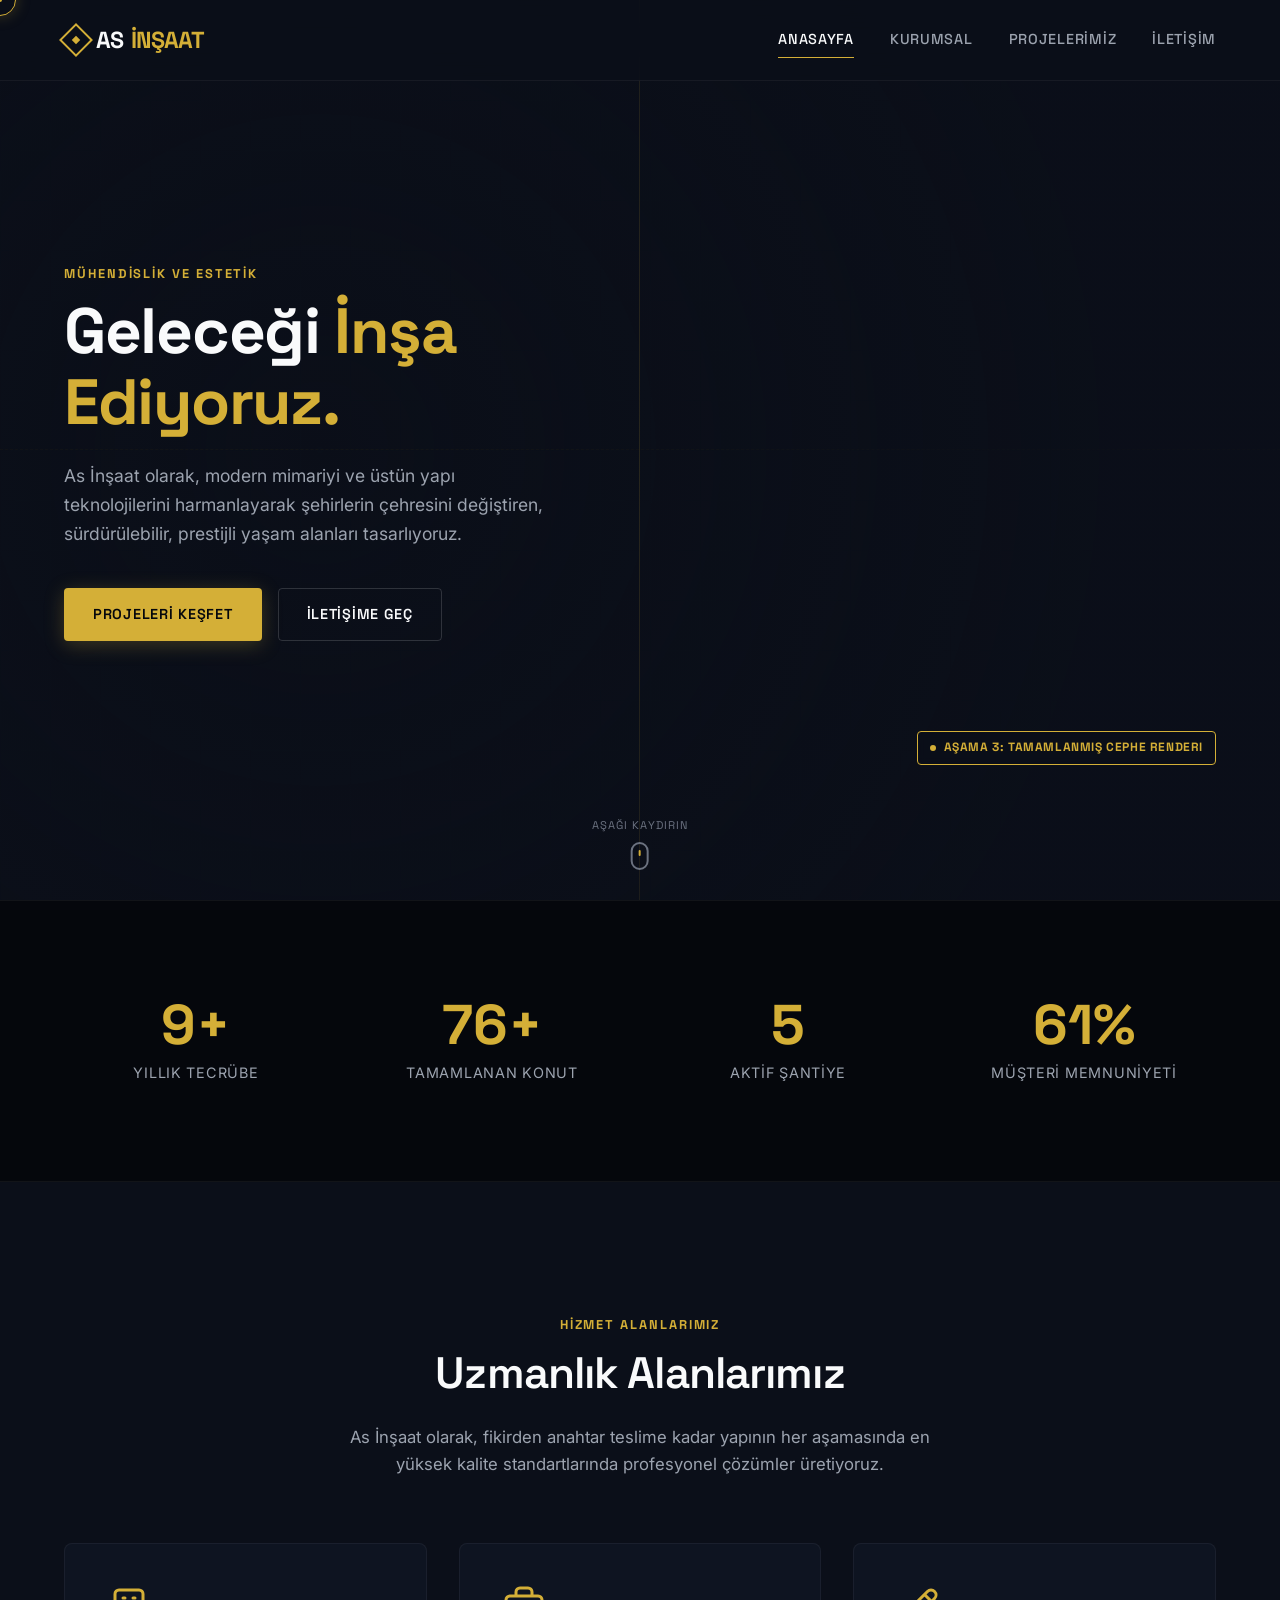
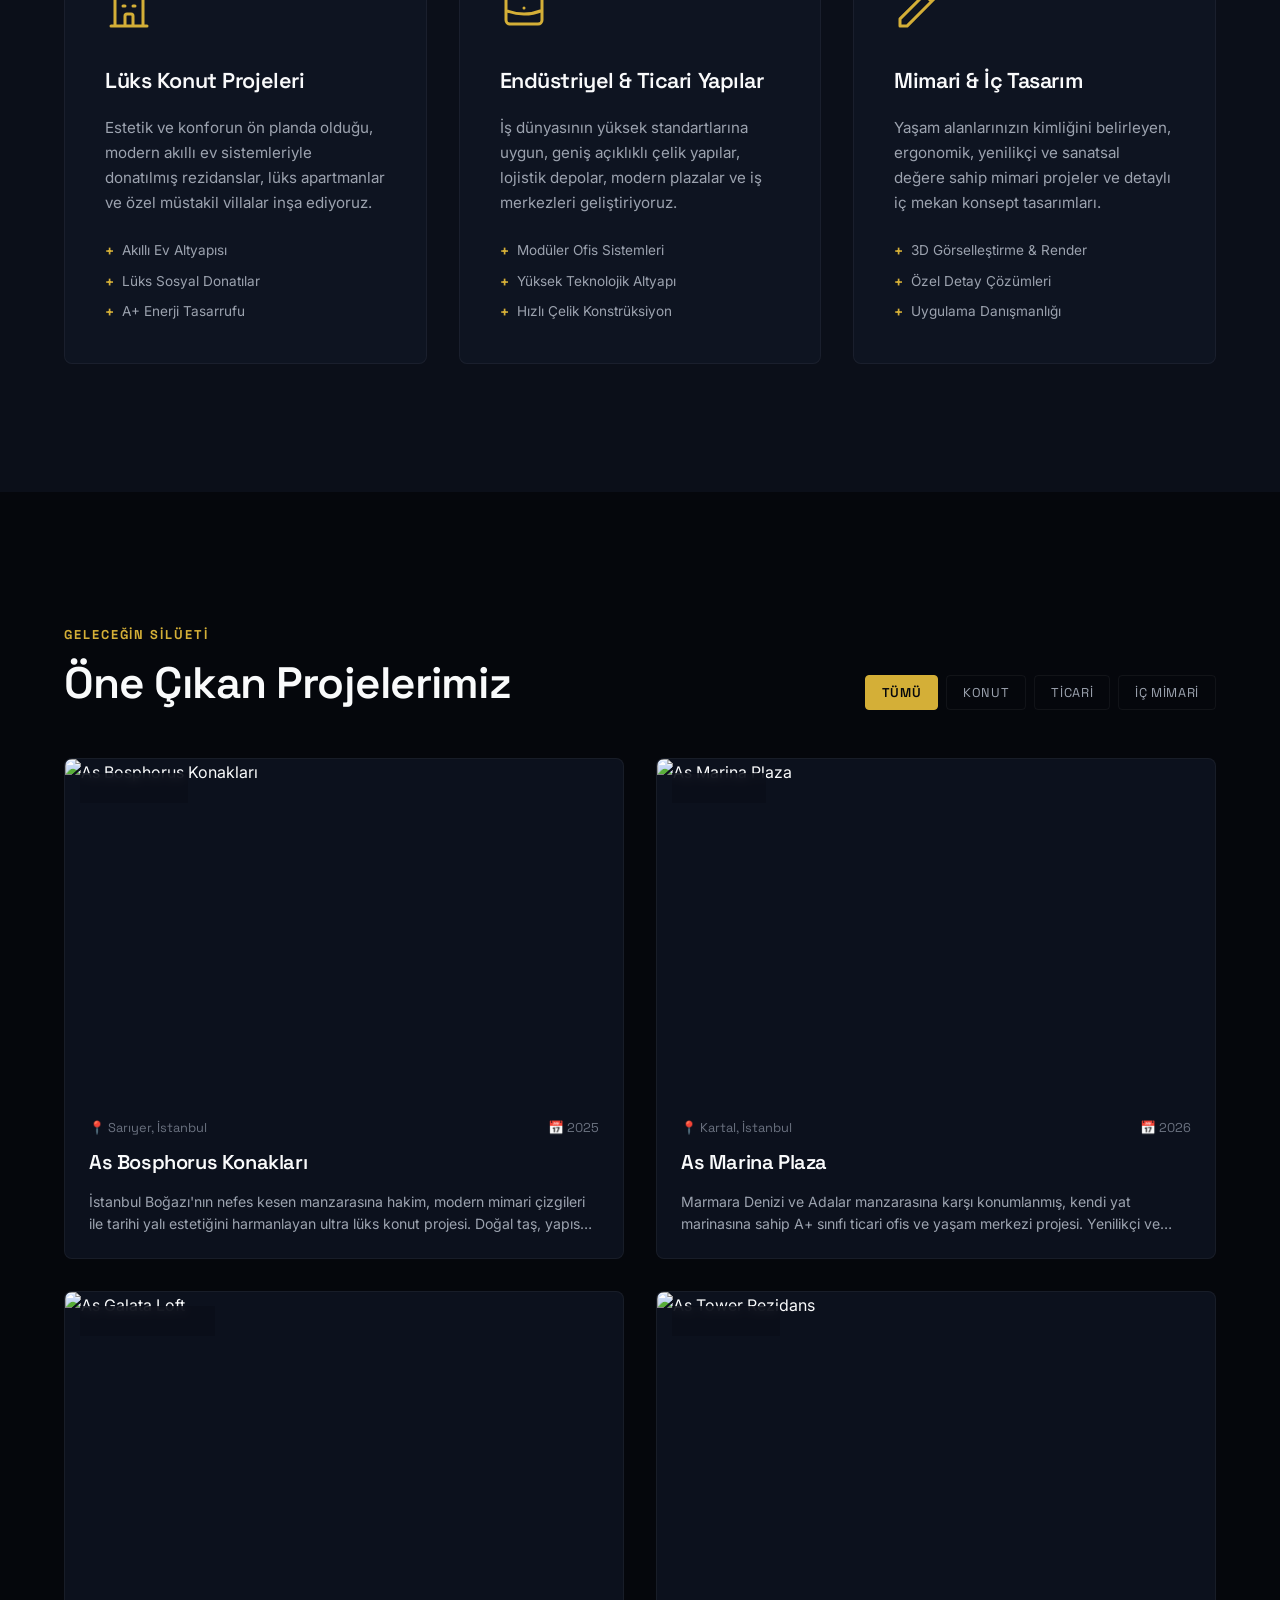
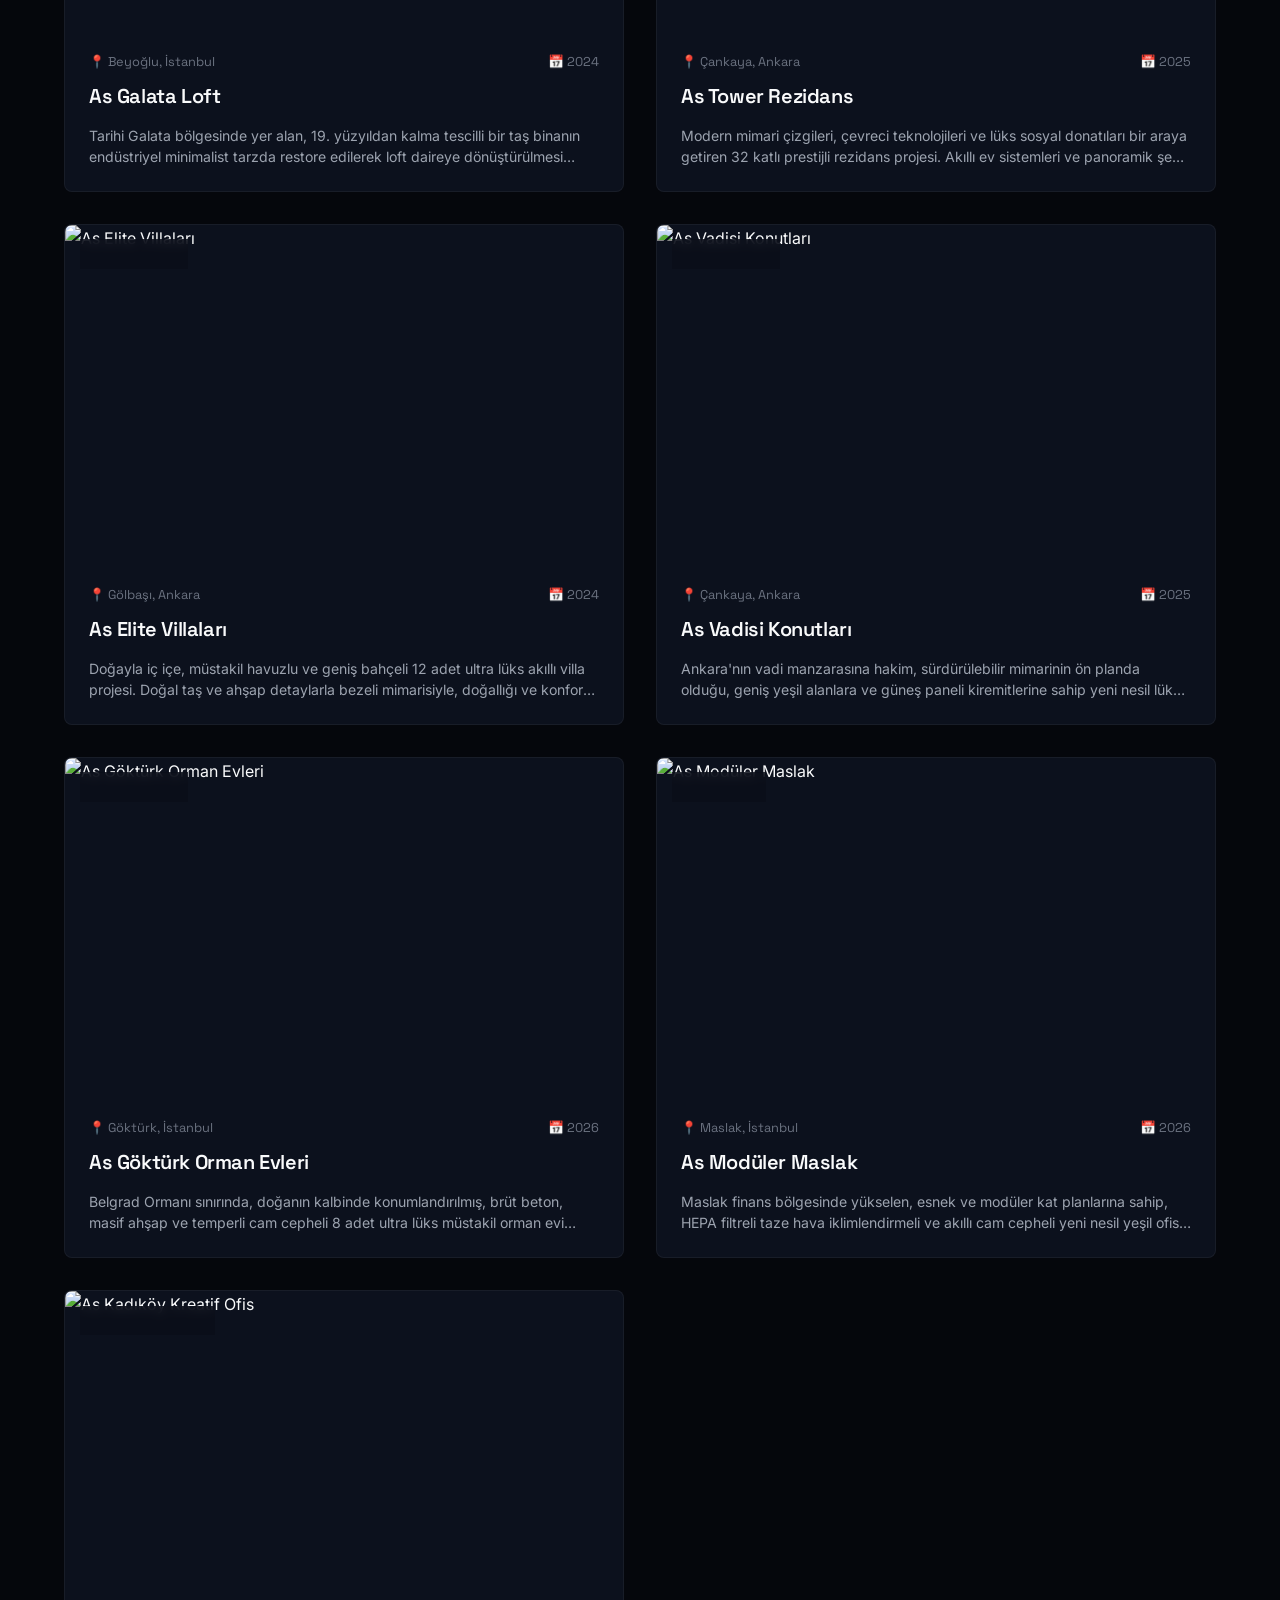
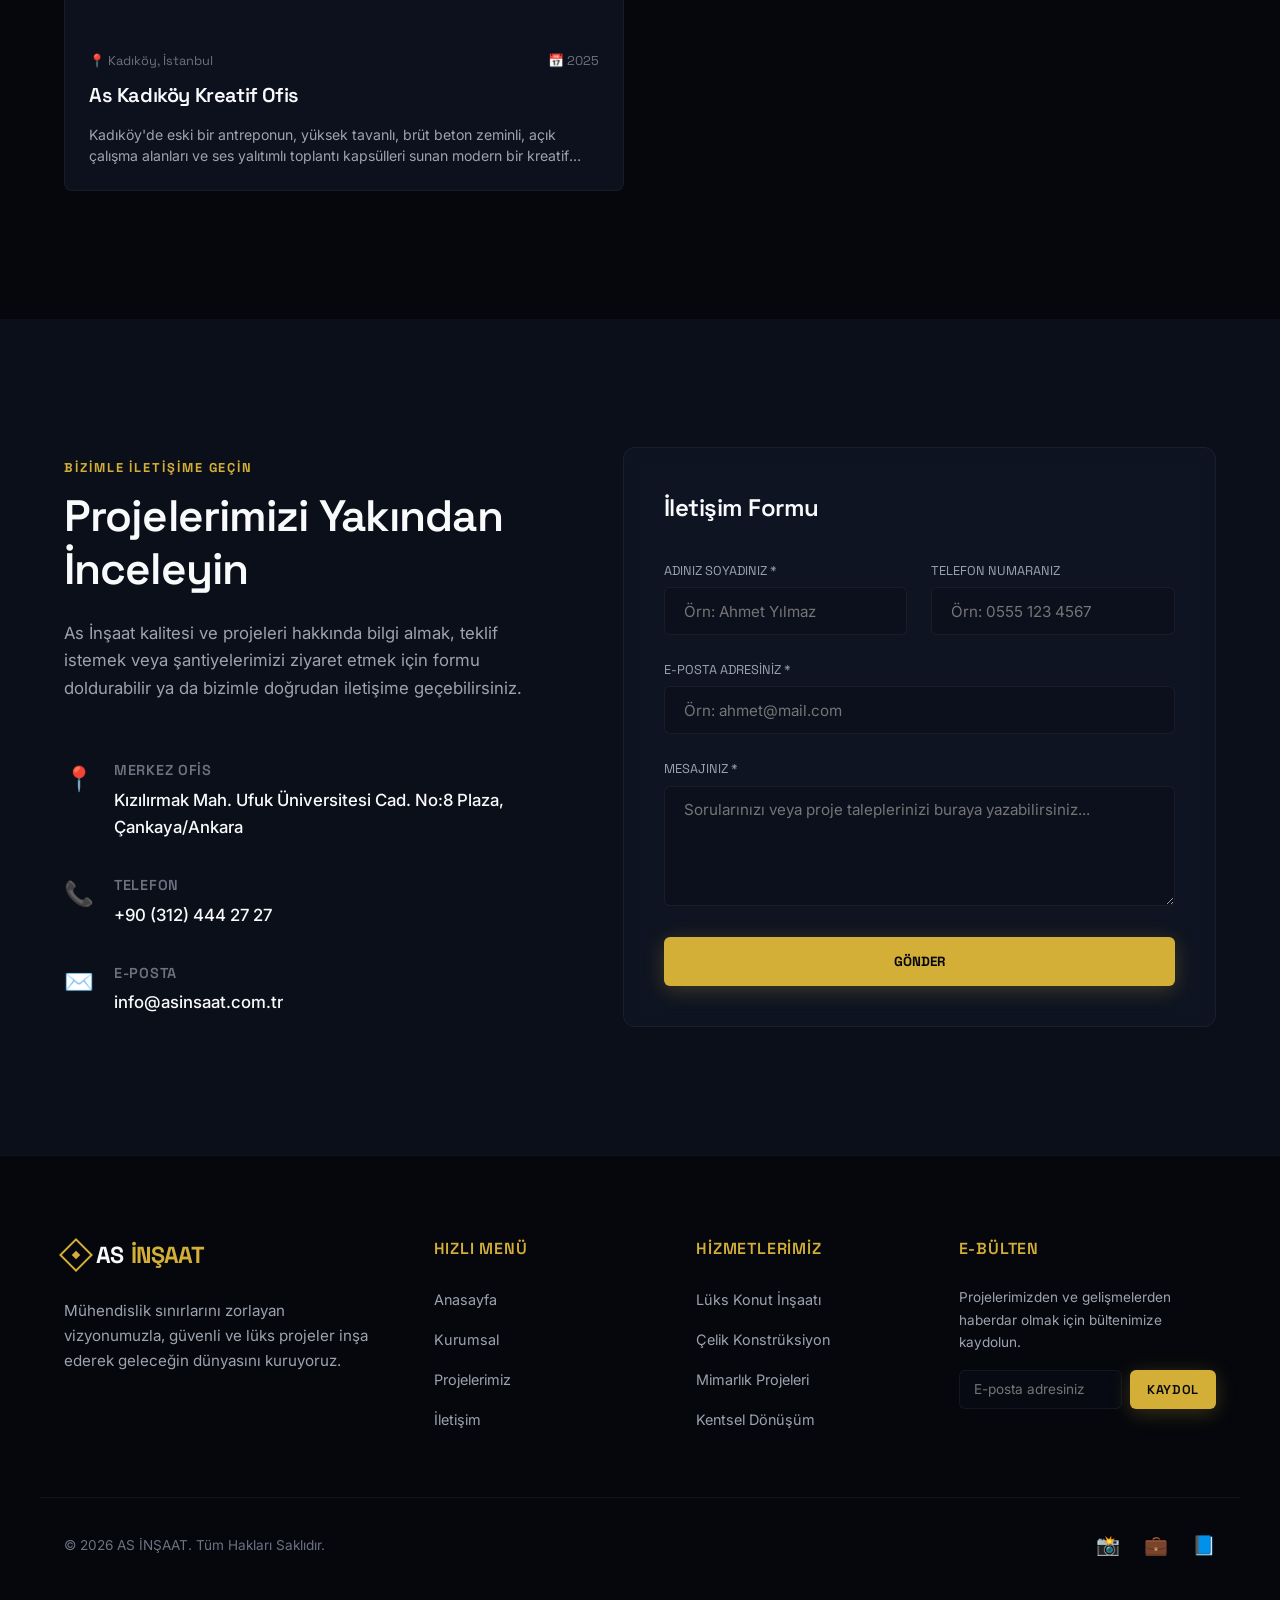
==== index.html @ c314948d "feat: implement full-screen cinematic split-peeling facade scroll animation" ====
<!DOCTYPE html>
<html lang="tr">
<head>
  <meta charset="utf-8">
  <meta name="viewport" content="width=device-width, initial-scale=1.0">
  <title>As İnşaat | Lüks Konut, Endüstriyel Yapı ve Mimari Tasarım</title>
  
  <!-- SEO Meta Tags -->
  <meta name="description" content="As İnşaat; yenilikçi mimari tasarımlar, lüks konut projeleri, akıllı rezidanslar ve dayanıklı ticari yapılar inşa eder. Geleceğin yapılarını mühendislik hassasiyetiyle tasarlıyoruz.">
  <meta name="keywords" content="inşaat firması, lüks konut projeleri, villa tasarımı, kentsel dönüşüm, mimarlık ofisi, akıllı binalar, ankara inşaat firmaları, as inşaat">
  <meta name="robots" content="index, follow">
  <meta name="author" content="As İnşaat">
  
  <!-- Favicon -->
  <link rel="icon" type="image/svg+xml" href="data:image/svg+xml,<svg xmlns=%22http://www.w3.org/2000/svg%22 viewBox=%220 0 100 100%22><rect x=%2225%22 y=%2225%22 width=%2250%22 height=%2250%22 fill=%22none%22 stroke=%22%23d4af37%22 stroke-width=%228%22 rotate=%2245%22/></svg>">

  <!-- Style Sheets -->
  <link rel="stylesheet" href="style.css">
</head>
<body>

  <!-- Custom Cursor -->
  <div class="custom-cursor" id="customCursor"></div>
  <div class="custom-cursor-dot" id="customCursorDot"></div>

  <!-- Background Lines -->
  <div class="bg-grid-lines"></div>

  <!-- Glass Header -->
  <header class="glass-header">
    <div class="container nav-container">
      <a href="index.html" class="logo">
        <span class="logo-icon"></span>
        AS<span>İNŞAAT</span>
      </a>
      
      <nav class="nav-menu">
        <a href="index.html" class="nav-item active">Anasayfa</a>
        <a href="about.html" class="nav-item">Kurumsal</a>
        <a href="projects.html" class="nav-item">Projelerimiz</a>
        <a href="contact.html" class="nav-item">İletişim</a>
      </nav>

      <button class="hamburger" id="hamburger" aria-label="Menü">
        <span></span>
        <span></span>
        <span></span>
      </button>
    </div>
  </header>

  <!-- Mobile Menu -->
  <div class="mobile-nav" id="mobileNav">
    <a href="index.html" class="nav-item active">Anasayfa</a>
    <a href="about.html" class="nav-item">Kurumsal</a>
    <a href="projects.html" class="nav-item">Projelerimiz</a>
    <a href="contact.html" class="nav-item">İletişim</a>
  </div>

  <main>
    <!-- Hero Section with Full-Page Peeling Facade Animation -->
    <section class="hero-section">
      <!-- Full-Page Background Stack -->
      <div class="hero-bg-wrapper">
        <!-- Layer 1: Blueprint (Base) -->
        <div class="hero-bg-layer layer-blueprint-bg">
          <div class="blueprint-overlay-grid"></div>
        </div>
        
        <!-- Layer 2: Structure (Middle - Splits Top/Bottom) -->
        <div class="hero-bg-layer layer-structure-bg">
          <div class="structure-half structure-top"></div>
          <div class="structure-half structure-bottom"></div>
        </div>
        
        <!-- Layer 3: Completed Facade (Top - Splits Left/Right) -->
        <div class="hero-bg-layer layer-facade-bg">
          <div class="facade-half facade-left"></div>
          <div class="facade-half facade-right"></div>
        </div>
        
        <!-- Dark vignette overlay for readability -->
        <div class="hero-vignette"></div>
      </div>

      <!-- Technical Annotations -->
      <div class="tech-label label-facade-screen" style="z-index: 45;">AŞAMA 3: TAMAMLANMIŞ CEPHE RENDERI</div>
      <div class="tech-label label-structure-screen" style="z-index: 45;">AŞAMA 2: ÇELİK & BETONARME KARKAS</div>
      <div class="tech-label label-blueprint-screen" style="z-index: 45;">AŞAMA 1: STATİK PROJELENDİRME</div>

      <!-- Main Content -->
      <div class="container hero-content-overlay">
        <div class="hero-content" style="max-width: 580px;">
          <span class="section-badge">Mühendislik ve Estetik</span>
          <h1 class="hero-title">
            Geleceği <span style="display:inline;">İnşa Ediyoruz.</span>
          </h1>
          <p class="hero-description">
            As İnşaat olarak, modern mimariyi ve üstün yapı teknolojilerini harmanlayarak şehirlerin çehresini değiştiren, sürdürülebilir, prestijli yaşam alanları tasarlıyoruz.
          </p>
          <div class="hero-actions">
            <a href="projects.html" class="btn btn-primary">Projeleri Keşfet</a>
            <a href="contact.html" class="btn btn-secondary">İletişime Geç</a>
          </div>
        </div>
      </div>

      <!-- Mouse Scroll indicator -->
      <div class="scroll-indicator" style="z-index: 45;">
        <span>AŞAĞI KAYDIRIN</span>
        <div class="scroll-mouse"></div>
      </div>
    </section>

    <!-- Highlights Counters Section -->
    <section class="highlights-section">
      <div class="container stats-grid">
        <div class="stat-card">
          <div class="stat-number" data-target="15" data-suffix="+">0</div>
          <div class="stat-title">Yıllık Tecrübe</div>
        </div>
        <div class="stat-card">
          <div class="stat-number" data-target="120" data-suffix="+">0</div>
          <div class="stat-title">Tamamlanan Konut</div>
        </div>
        <div class="stat-card">
          <div class="stat-number" data-target="8" data-suffix="">0</div>
          <div class="stat-title">Aktif Şantiye</div>
        </div>
        <div class="stat-card">
          <div class="stat-number" data-target="100" data-suffix="%">0</div>
          <div class="stat-title">Müşteri Memnuniyeti</div>
        </div>
      </div>
    </section>

    <!-- Services Section -->
    <section class="services-section">
      <div class="container">
        <div style="text-align: center;">
          <span class="section-badge">Hizmet Alanlarımız</span>
          <h2 class="section-title">Uzmanlık Alanlarımız</h2>
          <p class="section-desc" style="margin: 0 auto 4rem auto;">As İnşaat olarak, fikirden anahtar teslime kadar yapının her aşamasında en yüksek kalite standartlarında profesyonel çözümler üretiyoruz.</p>
        </div>

        <div class="grid grid-3">
          <!-- Service 1 -->
          <article class="service-card">
            <div class="service-icon">
              <!-- Inline SVG Architecture icon -->
              <svg fill="none" stroke="currentColor" viewBox="0 0 24 24" xmlns="http://www.w3.org/2000/svg">
                <path stroke-linecap="round" stroke-linejoin="round" stroke-width="1.5" d="M19 21V5a2 2 0 00-2-2H7a2 2 0 00-2 2v16m14 0h2m-2 0h-5m-9 0H3m2 0h5M9 7h1m-1 4h1m4-4h1m-1 4h1m-5 10v-5a1 1 0 011-1h2a1 1 0 011 1v5m-4 0h4"></path>
              </svg>
            </div>
            <h3 class="service-title">Lüks Konut Projeleri</h3>
            <p class="service-text">Estetik ve konforun ön planda olduğu, modern akıllı ev sistemleriyle donatılmış rezidanslar, lüks apartmanlar ve özel müstakil villalar inşa ediyoruz.</p>
            <ul class="service-list">
              <li class="service-list-item">Akıllı Ev Altyapısı</li>
              <li class="service-list-item">Lüks Sosyal Donatılar</li>
              <li class="service-list-item">A+ Enerji Tasarrufu</li>
            </ul>
          </article>

          <!-- Service 2 -->
          <article class="service-card">
            <div class="service-icon">
              <!-- Inline SVG Industry icon -->
              <svg fill="none" stroke="currentColor" viewBox="0 0 24 24" xmlns="http://www.w3.org/2000/svg">
                <path stroke-linecap="round" stroke-linejoin="round" stroke-width="1.5" d="M21 13.255A23.931 23.931 0 0112 15c-3.183 0-6.22-.62-9-1.745M16 6V4a2 2 0 00-2-2h-4a2 2 0 00-2 2v2m4 6h.01M5 20h14a2 2 0 002-2V8a2 2 0 00-2-2H5a2 2 0 00-2 2v10a2 2 0 002 2z"></path>
              </svg>
            </div>
            <h3 class="service-title">Endüstriyel & Ticari Yapılar</h3>
            <p class="service-text">İş dünyasının yüksek standartlarına uygun, geniş açıklıklı çelik yapılar, lojistik depolar, modern plazalar ve iş merkezleri geliştiriyoruz.</p>
            <ul class="service-list">
              <li class="service-list-item">Modüler Ofis Sistemleri</li>
              <li class="service-list-item">Yüksek Teknolojik Altyapı</li>
              <li class="service-list-item">Hızlı Çelik Konstrüksiyon</li>
            </ul>
          </article>

          <!-- Service 3 -->
          <article class="service-card">
            <div class="service-icon">
              <!-- Inline SVG Design icon -->
              <svg fill="none" stroke="currentColor" viewBox="0 0 24 24" xmlns="http://www.w3.org/2000/svg">
                <path stroke-linecap="round" stroke-linejoin="round" stroke-width="1.5" d="M15.232 5.232l3.536 3.536m-2.036-5.036a2.5 2.5 0 113.536 3.536L6.5 21.036H3v-3.572L16.732 3.732z"></path>
              </svg>
            </div>
            <h3 class="service-title">Mimari & İç Tasarım</h3>
            <p class="service-text">Yaşam alanlarınızın kimliğini belirleyen, ergonomik, yenilikçi ve sanatsal değere sahip mimari projeler ve detaylı iç mekan konsept tasarımları.</p>
            <ul class="service-list">
              <li class="service-list-item">3D Görselleştirme & Render</li>
              <li class="service-list-item">Özel Detay Çözümleri</li>
              <li class="service-list-item">Uygulama Danışmanlığı</li>
            </ul>
          </article>
        </div>
      </div>
    </section>

    <!-- Featured Projects Section -->
    <section class="featured-section">
      <div class="container">
        <div class="project-header-row">
          <div>
            <span class="section-badge">Geleceğin Silüeti</span>
            <h2 class="section-title" style="margin-bottom: 0;">Öne Çıkan Projelerimiz</h2>
          </div>
          
          <div class="project-filters">
            <button class="filter-btn active" data-filter="all">TÜMÜ</button>
            <button class="filter-btn" data-filter="residential">KONUT</button>
            <button class="filter-btn" data-filter="commercial">TİCARİ</button>
            <button class="filter-btn" data-filter="interior">İÇ MİMARİ</button>
          </div>
        </div>

        <!-- Project Grid loaded dynamically -->
        <div class="projects-grid" id="projectsGrid"></div>
      </div>
    </section>

    <!-- Contact Section -->
    <section class="contact-section">
      <div class="container contact-layout">
        <div class="contact-info-block">
          <span class="section-badge">Bizimle İletişime Geçin</span>
          <h2 class="section-title">Projelerimizi Yakından İnceleyin</h2>
          <p class="section-desc" style="margin-bottom: 1.5rem;">As İnşaat kalitesi ve projeleri hakkında bilgi almak, teklif istemek veya şantiyelerimizi ziyaret etmek için formu doldurabilir ya da bizimle doğrudan iletişime geçebilirsiniz.</p>
          
          <ul class="contact-details-list">
            <li class="contact-detail-item">
              <span class="contact-icon">📍</span>
              <div class="contact-text">
                <h4>Merkez Ofis</h4>
                <p>Kızılırmak Mah. Ufuk Üniversitesi Cad. No:8 Plaza, Çankaya/Ankara</p>
              </div>
            </li>
            <li class="contact-detail-item">
              <span class="contact-icon">📞</span>
              <div class="contact-text">
                <h4>Telefon</h4>
                <p>+90 (312) 444 27 27</p>
              </div>
            </li>
            <li class="contact-detail-item">
              <span class="contact-icon">✉️</span>
              <div class="contact-text">
                <h4>E-Posta</h4>
                <p>info@asinsaat.com.tr</p>
              </div>
            </li>
          </ul>
        </div>

        <!-- Contact Form -->
        <div class="contact-form">
          <h3 class="form-title">İletişim Formu</h3>
          <form id="contactForm">
            <div class="form-row">
              <div class="form-group">
                <label class="form-label">Adınız Soyadınız *</label>
                <input type="text" class="form-input" id="formName" placeholder="Örn: Ahmet Yılmaz" required>
              </div>
              <div class="form-group">
                <label class="form-label">Telefon Numaranız</label>
                <input type="tel" class="form-input" id="formPhone" placeholder="Örn: 0555 123 4567">
              </div>
            </div>
            <div class="form-group">
              <label class="form-label">E-Posta Adresiniz *</label>
              <input type="email" class="form-input" id="formEmail" placeholder="Örn: ahmet@mail.com" required>
            </div>
            <div class="form-group">
              <label class="form-label">Mesajınız *</label>
              <textarea class="form-textarea" id="formMessage" placeholder="Sorularınızı veya proje taleplerinizi buraya yazabilirsiniz..." required></textarea>
            </div>
            <button type="submit" class="form-submit-btn">Gönder</button>
            <div class="form-status" id="formStatus"></div>
          </form>
        </div>
      </div>
    </section>
  </main>

  <!-- Footer -->
  <footer>
    <div class="container footer-grid">
      <div class="footer-brand">
        <a href="index.html" class="logo">
          <span class="logo-icon"></span>
          AS<span>İNŞAAT</span>
        </a>
        <p>Mühendislik sınırlarını zorlayan vizyonumuzla, güvenli ve lüks projeler inşa ederek geleceğin dünyasını kuruyoruz.</p>
      </div>
      
      <div>
        <h4 class="footer-title">Hızlı Menü</h4>
        <ul class="footer-links">
          <li><a href="index.html" class="footer-link">Anasayfa</a></li>
          <li><a href="about.html" class="footer-link">Kurumsal</a></li>
          <li><a href="projects.html" class="footer-link">Projelerimiz</a></li>
          <li><a href="contact.html" class="footer-link">İletişim</a></li>
        </ul>
      </div>

      <div>
        <h4 class="footer-title">Hizmetlerimiz</h4>
        <ul class="footer-links">
          <li><a href="index.html#hizmetler" class="footer-link">Lüks Konut İnşaatı</a></li>
          <li><a href="index.html#hizmetler" class="footer-link">Çelik Konstrüksiyon</a></li>
          <li><a href="index.html#hizmetler" class="footer-link">Mimarlık Projeleri</a></li>
          <li><a href="index.html#hizmetler" class="footer-link">Kentsel Dönüşüm</a></li>
        </ul>
      </div>

      <div>
        <h4 class="footer-title">E-Bülten</h4>
        <p style="color: var(--text-muted); font-size: 0.85rem; margin-bottom: 1rem;">Projelerimizden ve gelişmelerden haberdar olmak için bültenimize kaydolun.</p>
        <div style="display: flex; gap: 8px;">
          <input type="email" class="form-input" placeholder="E-posta adresiniz" style="padding: 10px 14px; font-size: 0.85rem;">
          <button class="btn btn-primary" style="padding: 10px 16px; font-size: 0.8rem; border-radius: 6px;">KAYDOL</button>
        </div>
      </div>
    </div>

    <div class="container footer-bottom">
      <div class="copyright">&copy; 2026 AS İNŞAAT. Tüm Hakları Saklıdır.</div>
      <div class="footer-socials">
        <a href="#" class="social-icon" aria-label="Instagram">📸</a>
        <a href="#" class="social-icon" aria-label="LinkedIn">💼</a>
        <a href="#" class="social-icon" aria-label="Facebook">📘</a>
      </div>
    </div>
  </footer>

  <!-- GSAP Core and ScrollTrigger from CDN -->
  <script src="https://cdnjs.cloudflare.com/ajax/libs/gsap/3.12.5/gsap.min.js"></script>
  <script src="https://cdnjs.cloudflare.com/ajax/libs/gsap/3.12.5/ScrollTrigger.min.js"></script>
  
  <!-- Project Database -->
  <script src="projects.js"></script>
  
  <!-- Main Script -->
  <script src="script.js"></script>
</body>
</html>
---- style.css ----
/* As İnşaat - Premium Kurumsal Mimarlık & İnşaat Tasarım Sistemi */

@import url('https://fonts.googleapis.com/css2?family=Inter:wght@300;400;500;600;700&family=Space+Grotesk:wght@300;400;500;600;700&display=swap');

:root {
  --bg-dark: #0b0f19;
  --bg-darker: #05070c;
  --bg-card: rgba(17, 24, 39, 0.65);
  --bg-card-hover: rgba(31, 41, 55, 0.8);
  
  --primary: #d4af37; /* Metalik Altın / Pirinç */
  --primary-glow: rgba(212, 175, 55, 0.25);
  --primary-dim: #b5922a;
  
  --text-main: #f9fafb;
  --text-muted: #9ca3af;
  --text-dim: #6b7280;
  
  --border: rgba(255, 255, 255, 0.05);
  --border-hover: rgba(212, 175, 55, 0.3);
  
  --font-heading: 'Space Grotesk', sans-serif;
  --font-body: 'Inter', sans-serif;
  
  --ease-custom: cubic-bezier(0.16, 1, 0.3, 1);
}

/* Reset & Base Styles */
*, *::before, *::after {
  box-sizing: border-box;
  margin: 0;
  padding: 0;
}

html {
  scroll-behavior: smooth;
  background-color: var(--bg-dark);
  font-size: 16px;
}

body {
  background-color: var(--bg-dark);
  color: var(--text-main);
  font-family: var(--font-body);
  overflow-x: hidden;
  line-height: 1.65;
  -webkit-font-smoothing: antialiased;
}

/* Scrollbar */
::-webkit-scrollbar {
  width: 6px;
}
::-webkit-scrollbar-track {
  background: var(--bg-darker);
}
::-webkit-scrollbar-thumb {
  background: rgba(255, 255, 255, 0.08);
  border-radius: 3px;
}
::-webkit-scrollbar-thumb:hover {
  background: var(--primary);
}

/* Layout Utilities */
.container {
  max-width: 1200px;
  margin: 0 auto;
  padding: 0 1.5rem;
  position: relative;
  z-index: 10;
}

/* Custom Cursor */
.custom-cursor {
  position: fixed;
  width: 32px;
  height: 32px;
  border: 1px solid var(--primary);
  border-radius: 50%;
  pointer-events: none;
  transform: translate(-50%, -50%);
  z-index: 99999;
  transition: width 0.3s var(--ease-custom), height 0.3s var(--ease-custom), background-color 0.3s;
  box-shadow: 0 0 15px var(--primary-glow);
}
.custom-cursor-dot {
  position: fixed;
  width: 4px;
  height: 4px;
  background-color: var(--primary);
  border-radius: 50%;
  pointer-events: none;
  transform: translate(-50%, -50%);
  z-index: 100000;
}
.custom-cursor.grow {
  width: 50px;
  height: 50px;
  background-color: rgba(212, 175, 55, 0.05);
  border-color: var(--primary);
}
@media (hover: none) {
  .custom-cursor, .custom-cursor-dot { display: none !important; }
}

/* Grid System */
.grid {
  display: grid;
  gap: 2rem;
}
.grid-2 { grid-template-columns: 1fr; }
.grid-3 { grid-template-columns: 1fr; }
.grid-4 { grid-template-columns: 1fr; }

@media (min-width: 768px) {
  .grid-2 { grid-template-columns: repeat(2, 1fr); }
  .grid-3 { grid-template-columns: repeat(2, 1fr); }
  .grid-4 { grid-template-columns: repeat(2, 1fr); }
}
@media (min-width: 1024px) {
  .grid-3 { grid-template-columns: repeat(3, 1fr); }
  .grid-4 { grid-template-columns: repeat(4, 1fr); }
}

/* Typography & Headings */
h1, h2, h3, h4, h5, h6 {
  font-family: var(--font-heading);
  font-weight: 600;
  letter-spacing: -0.02em;
  color: var(--text-main);
}

.section-badge {
  font-family: var(--font-heading);
  font-size: 0.8rem;
  text-transform: uppercase;
  color: var(--primary);
  letter-spacing: 0.15em;
  font-weight: 700;
  display: inline-block;
  margin-bottom: 0.75rem;
}

.section-title {
  font-size: 2.25rem;
  line-height: 1.2;
  margin-bottom: 1.5rem;
}
@media (min-width: 768px) {
  .section-title { font-size: 2.75rem; }
}

.section-desc {
  color: var(--text-muted);
  max-width: 600px;
  margin-bottom: 3rem;
  font-size: 1.05rem;
}

/* Buttons */
.btn {
  display: inline-flex;
  align-items: center;
  justify-content: center;
  padding: 0.85rem 1.75rem;
  font-family: var(--font-heading);
  font-size: 0.9rem;
  font-weight: 600;
  text-transform: uppercase;
  letter-spacing: 0.05em;
  border-radius: 4px;
  cursor: pointer;
  text-decoration: none;
  transition: all 0.3s var(--ease-custom);
  border: 1px solid transparent;
  gap: 0.75rem;
}
.btn-primary {
  background: var(--primary);
  color: var(--bg-darker);
  box-shadow: 0 4px 20px var(--primary-glow);
}
.btn-primary:hover {
  background: var(--text-main);
  box-shadow: 0 8px 30px rgba(255, 255, 255, 0.1);
  transform: translateY(-2px);
}
.btn-secondary {
  background: transparent;
  color: var(--text-main);
  border-color: rgba(255, 255, 255, 0.15);
}
.btn-secondary:hover {
  background: rgba(255, 255, 255, 0.05);
  border-color: var(--primary);
  transform: translateY(-2px);
}

/* Glass Header & Navbar */
header.glass-header {
  position: fixed;
  top: 0;
  left: 0;
  width: 100%;
  z-index: 1000;
  background: rgba(11, 15, 25, 0.75);
  backdrop-filter: blur(16px);
  -webkit-backdrop-filter: blur(16px);
  border-bottom: 1px solid var(--border);
  transition: background 0.3s, padding 0.3s;
}
header.glass-header .nav-container {
  display: flex;
  justify-content: space-between;
  align-items: center;
  height: 80px;
}
.logo {
  font-family: var(--font-heading);
  font-size: 1.45rem;
  font-weight: 700;
  color: var(--text-main);
  text-decoration: none;
  letter-spacing: -1px;
  display: flex;
  align-items: center;
  gap: 8px;
}
.logo-icon {
  width: 24px;
  height: 24px;
  border: 2px solid var(--primary);
  transform: rotate(45deg);
  position: relative;
  display: inline-block;
}
.logo-icon::after {
  content: '';
  position: absolute;
  top: 50%;
  left: 50%;
  width: 6px;
  height: 6px;
  background-color: var(--primary);
  transform: translate(-50%, -50%);
}
.logo span {
  color: var(--primary);
}

.nav-menu {
  display: none;
  gap: 2.25rem;
  align-items: center;
}
@media (min-width: 768px) {
  .nav-menu { display: flex; }
}
.nav-item {
  color: var(--text-muted);
  text-decoration: none;
  font-weight: 500;
  font-size: 0.9rem;
  font-family: var(--font-heading);
  text-transform: uppercase;
  letter-spacing: 0.05em;
  transition: color 0.3s;
  position: relative;
  padding: 6px 0;
}
.nav-item::after {
  content: '';
  position: absolute;
  bottom: 0;
  left: 0;
  width: 0;
  height: 1px;
  background-color: var(--primary);
  transition: width 0.3s;
}
.nav-item:hover {
  color: var(--text-main);
}
.nav-item:hover::after, .nav-item.active::after {
  width: 100%;
}
.nav-item.active {
  color: var(--text-main);
}

/* Mobile Menu Hamburger */
.hamburger {
  display: flex;
  flex-direction: column;
  gap: 6px;
  background: transparent;
  border: none;
  cursor: pointer;
  padding: 5px;
  z-index: 1001;
}
@media (min-width: 768px) {
  .hamburger { display: none; }
}
.hamburger span {
  display: block;
  width: 24px;
  height: 2px;
  background-color: var(--text-main);
  transition: transform 0.3s, opacity 0.3s;
}
.hamburger.active span:nth-child(1) {
  transform: translateY(8px) rotate(45deg);
}
.hamburger.active span:nth-child(2) {
  opacity: 0;
}
.hamburger.active span:nth-child(3) {
  transform: translateY(-8px) rotate(-45deg);
}

/* Mobile Dropdown Nav */
.mobile-nav {
  position: fixed;
  top: 0;
  right: -100%;
  width: 300px;
  height: 100vh;
  background: #0e1422;
  border-left: 1px solid var(--border);
  padding: 100px 30px 30px 30px;
  display: flex;
  flex-direction: column;
  gap: 2rem;
  z-index: 999;
  transition: right 0.4s var(--ease-custom);
  box-shadow: -10px 0 30px rgba(0,0,0,0.5);
}
.mobile-nav.active {
  right: 0;
}
.mobile-nav .nav-item {
  font-size: 1.1rem;
}

/* Grid Background Layout */
.bg-grid-lines {
  position: fixed;
  top: 0;
  left: 0;
  width: 100vw;
  height: 100vh;
  background-image: 
    linear-gradient(rgba(255, 255, 255, 0.005) 1px, transparent 1px),
    linear-gradient(90deg, rgba(255, 255, 255, 0.005) 1px, transparent 1px);
  background-size: 80px 80px;
  pointer-events: none;
  z-index: 1;
}

/* Hero Section with Full-Page Peeling Facade Animation */
.hero-section {
  position: relative;
  height: 100vh;
  width: 100%;
  padding-top: 0;
  display: flex;
  align-items: center;
  overflow: hidden;
  z-index: 2;
}

.hero-bg-wrapper {
  position: absolute;
  top: 0;
  left: 0;
  width: 100%;
  height: 100%;
  z-index: 1;
}

.hero-bg-layer {
  position: absolute;
  top: 0;
  left: 0;
  width: 100%;
  height: 100%;
  background-size: cover;
  background-position: center;
  background-repeat: no-repeat;
}

/* Layer 1: Blueprint */
.layer-blueprint-bg {
  z-index: 10;
  background-image: url('https://images.unsplash.com/photo-1503387762-592dedb8267e?auto=format&fit=crop&w=2000&q=80');
  filter: brightness(0.2) contrast(1.2);
}
.blueprint-overlay-grid {
  position: absolute;
  top: 0;
  left: 0;
  width: 100%;
  height: 100%;
  background-image: 
    linear-gradient(rgba(0, 191, 255, 0.04) 1px, transparent 1px),
    linear-gradient(90deg, rgba(0, 191, 255, 0.04) 1px, transparent 1px);
  background-size: 50px 50px;
}

/* Layer 2: Structure (Splits Top/Bottom) */
.layer-structure-bg {
  z-index: 20;
  background: transparent !important;
}
.structure-half {
  position: absolute;
  left: 0;
  width: 100%;
  height: 50%;
  background-size: cover;
  background-repeat: no-repeat;
  overflow: hidden;
  transition: transform 0.1s ease-out;
  filter: brightness(0.35) contrast(1.1);
}
.structure-top {
  top: 0;
  background-image: url('https://images.unsplash.com/photo-1504307651254-35680f356dfd?auto=format&fit=crop&w=2000&q=80');
  background-position: center top;
  background-size: 100vw 100vh;
  border-bottom: 1px dashed rgba(212, 175, 55, 0.25);
}
.structure-bottom {
  bottom: 0;
  background-image: url('https://images.unsplash.com/photo-1504307651254-35680f356dfd?auto=format&fit=crop&w=2000&q=80');
  background-position: center bottom;
  background-size: 100vw 100vh;
}

/* Layer 3: Completed Facade (Splits Left/Right) */
.layer-facade-bg {
  z-index: 30;
  background: transparent !important;
}
.facade-half {
  position: absolute;
  top: 0;
  width: 50%;
  height: 100%;
  background-size: cover;
  background-repeat: no-repeat;
  overflow: hidden;
  transition: transform 0.1s ease-out;
}
.facade-left {
  left: 0;
  background-image: url('https://images.unsplash.com/photo-1486406146926-c627a92ad1ab?auto=format&fit=crop&w=2000&q=80');
  background-position: left center;
  background-size: 100vw 100vh;
  border-right: 1px solid rgba(212, 175, 55, 0.35);
}
.facade-right {
  right: 0;
  background-image: url('https://images.unsplash.com/photo-1486406146926-c627a92ad1ab?auto=format&fit=crop&w=2000&q=80');
  background-position: right center;
  background-size: 100vw 100vh;
}

/* Dark Vignette Overlay for perfect readability */
.hero-vignette {
  position: absolute;
  top: 0;
  left: 0;
  width: 100%;
  height: 100%;
  background: radial-gradient(circle at 25% 50%, rgba(11, 15, 25, 0.4) 0%, rgba(11, 15, 25, 0.88) 75%);
  z-index: 35;
  pointer-events: none;
}

.hero-content-overlay {
  position: relative;
  z-index: 40;
  width: 100%;
}

.hero-layout {
  display: flex;
  align-items: center;
  width: 100%;
}

.hero-content {
  position: relative;
  z-index: 10;
}
.hero-title {
  font-size: 3rem;
  line-height: 1.1;
  font-weight: 700;
  margin-bottom: 1.5rem;
}
@media (min-width: 768px) {
  .hero-title { font-size: 4rem; }
}
.hero-title span {
  color: var(--primary);
  display: block;
}
.hero-description {
  color: var(--text-muted);
  font-size: 1.1rem;
  margin-bottom: 2.5rem;
  max-width: 500px;
}
.hero-actions {
  display: flex;
  gap: 1rem;
  flex-wrap: wrap;
}

/* Technical annotations over background */
.tech-label {
  position: absolute;
  background: rgba(11, 15, 25, 0.85);
  border: 1px solid var(--primary);
  border-radius: 4px;
  padding: 6px 12px;
  font-family: var(--font-heading);
  font-size: 0.75rem;
  color: var(--primary);
  font-weight: 700;
  letter-spacing: 0.05em;
  white-space: nowrap;
  pointer-events: none;
  opacity: 0;
  transition: opacity 0.3s;
  display: flex;
  align-items: center;
  gap: 8px;
  backdrop-filter: blur(4px);
}
.tech-label::before {
  content: '';
  width: 6px;
  height: 6px;
  background-color: var(--primary);
  border-radius: 50%;
}
.label-facade-screen { bottom: 15%; right: 5%; }
.label-structure-screen { bottom: 25%; right: 10%; }
.label-blueprint-screen { bottom: 35%; right: 15%; }

/* Scroll Göstergesi */
.scroll-indicator {
  position: absolute;
  bottom: 30px;
  left: 50%;
  transform: translateX(-50%);
  display: flex;
  flex-direction: column;
  align-items: center;
  gap: 8px;
  font-family: var(--font-heading);
  font-size: 0.7rem;
  text-transform: uppercase;
  letter-spacing: 0.1em;
  color: var(--text-dim);
  z-index: 10;
}
.scroll-mouse {
  width: 18px;
  height: 28px;
  border: 2px solid var(--text-dim);
  border-radius: 10px;
  position: relative;
}
.scroll-mouse::after {
  content: '';
  width: 2px;
  height: 6px;
  background-color: var(--primary);
  position: absolute;
  top: 6px;
  left: 50%;
  transform: translateX(-50%);
  border-radius: 1px;
  animation: scrollWheel 1.5s infinite;
}
@keyframes scrollWheel {
  0% { transform: translate(-50%, 0); opacity: 1; }
  100% { transform: translate(-50%, 6px); opacity: 0; }
}

/* Corporate Highlights / Counters Section */
.highlights-section {
  padding: 5rem 0;
  border-top: 1px solid var(--border);
  border-bottom: 1px solid var(--border);
  background: var(--bg-darker);
  position: relative;
  z-index: 10;
}
.stats-grid {
  display: grid;
  grid-template-columns: repeat(2, 1fr);
  gap: 2rem;
}
@media (min-width: 1024px) {
  .stats-grid { grid-template-columns: repeat(4, 1fr); }
}
.stat-card {
  text-align: center;
  padding: 1rem;
}
.stat-number {
  font-family: var(--font-heading);
  font-size: 2.5rem;
  font-weight: 700;
  color: var(--primary);
  line-height: 1;
  margin-bottom: 0.5rem;
}
@media (min-width: 768px) {
  .stat-number { font-size: 3.5rem; }
}
.stat-title {
  font-size: 0.9rem;
  text-transform: uppercase;
  letter-spacing: 0.05em;
  color: var(--text-muted);
}

/* Services Section */
.services-section {
  padding: 8rem 0;
  position: relative;
  z-index: 10;
}
.service-card {
  background: var(--bg-card);
  border: 1px solid var(--border);
  border-radius: 8px;
  padding: 2.5rem;
  transition: all 0.4s var(--ease-custom);
  position: relative;
  overflow: hidden;
  height: 100%;
}
.service-card::before {
  content: '';
  position: absolute;
  top: 0;
  left: 0;
  width: 100%;
  height: 3px;
  background: var(--primary);
  transform: scaleX(0);
  transform-origin: left;
  transition: transform 0.4s var(--ease-custom);
}
.service-card:hover {
  background: var(--bg-card-hover);
  border-color: var(--border-hover);
  transform: translateY(-5px);
  box-shadow: 0 15px 30px rgba(0,0,0,0.3);
}
.service-card:hover::before {
  transform: scaleX(1);
}
.service-icon {
  color: var(--primary);
  margin-bottom: 1.5rem;
}
.service-icon svg {
  width: 48px;
  height: 48px;
}
.service-title {
  font-size: 1.35rem;
  margin-bottom: 1rem;
}
.service-text {
  color: var(--text-muted);
  font-size: 0.95rem;
  margin-bottom: 1.5rem;
}
.service-list {
  list-style: none;
  display: flex;
  flex-direction: column;
  gap: 0.5rem;
}
.service-list-item {
  font-size: 0.85rem;
  color: var(--text-muted);
  display: flex;
  align-items: center;
  gap: 8px;
}
.service-list-item::before {
  content: '+';
  color: var(--primary);
  font-weight: 700;
}

/* Featured Projects Section */
.featured-section {
  padding: 8rem 0;
  background: var(--bg-darker);
  position: relative;
  z-index: 10;
}
.project-header-row {
  display: flex;
  flex-direction: column;
  justify-content: space-between;
  align-items: flex-start;
  margin-bottom: 3rem;
}
@media (min-width: 768px) {
  .project-header-row {
    flex-direction: row;
    align-items: flex-end;
  }
}
.project-filters {
  display: flex;
  gap: 0.5rem;
  flex-wrap: wrap;
  margin-top: 1rem;
}
.filter-btn {
  background: transparent;
  border: 1px solid var(--border);
  color: var(--text-muted);
  padding: 8px 16px;
  border-radius: 4px;
  cursor: pointer;
  font-family: var(--font-heading);
  font-size: 0.8rem;
  text-transform: uppercase;
  letter-spacing: 0.05em;
  transition: all 0.3s;
}
.filter-btn:hover, .filter-btn.active {
  background: var(--primary);
  border-color: var(--primary);
  color: var(--bg-darker);
  font-weight: 600;
}

/* Project Card Layout */
.projects-grid {
  display: grid;
  gap: 2rem;
  grid-template-columns: 1fr;
}
@media (min-width: 768px) {
  .projects-grid { grid-template-columns: repeat(2, 1fr); }
}
.project-card {
  border-radius: 8px;
  overflow: hidden;
  background: var(--bg-card);
  border: 1px solid var(--border);
  transition: all 0.4s var(--ease-custom);
  position: relative;
  display: flex;
  flex-direction: column;
  cursor: pointer;
}
.project-card:hover {
  transform: translateY(-5px);
  border-color: var(--border-hover);
  box-shadow: 0 15px 35px rgba(0,0,0,0.4);
}
.project-img-wrapper {
  position: relative;
  width: 100%;
  padding-top: 60%; /* Aspect Ratio 5:3 */
  overflow: hidden;
}
.project-img {
  position: absolute;
  top: 0;
  left: 0;
  width: 100%;
  height: 100%;
  object-fit: cover;
  transition: transform 0.6s var(--ease-custom);
}
.project-card:hover .project-img {
  transform: scale(1.05);
}
.project-overlay {
  position: absolute;
  top: 15px;
  left: 15px;
  background: rgba(11, 15, 25, 0.85);
  border: 1px solid var(--primary);
  border-radius: 4px;
  padding: 4px 10px;
  font-family: var(--font-heading);
  font-size: 0.7rem;
  text-transform: uppercase;
  color: var(--primary);
  font-weight: 700;
  z-index: 5;
  backdrop-filter: blur(4px);
}
.project-info {
  padding: 1.5rem;
  display: flex;
  flex-direction: column;
  flex-grow: 1;
}
.project-meta {
  display: flex;
  justify-content: space-between;
  font-family: var(--font-heading);
  font-size: 0.8rem;
  color: var(--text-dim);
  margin-bottom: 0.5rem;
}
.project-card-title {
  font-size: 1.25rem;
  margin-bottom: 0.75rem;
  color: var(--text-main);
  transition: color 0.3s;
}
.project-card:hover .project-card-title {
  color: var(--primary);
}
.project-card-desc {
  font-size: 0.88rem;
  color: var(--text-muted);
  line-height: 1.5;
  display: -webkit-box;
  -webkit-line-clamp: 2;
  -webkit-box-orient: vertical;
  overflow: hidden;
  text-overflow: ellipsis;
}

/* Details Modal */
.modal-overlay {
  position: fixed;
  top: 0;
  left: 0;
  width: 100%;
  height: 100%;
  background: rgba(11, 15, 25, 0.95);
  backdrop-filter: blur(8px);
  z-index: 10000;
  display: flex;
  align-items: center;
  justify-content: center;
  opacity: 0;
  pointer-events: none;
  transition: opacity 0.3s ease;
}
.modal-overlay.active {
  opacity: 1;
  pointer-events: all;
}
.modal-card {
  background: #0e1422;
  border: 1px solid var(--border);
  border-radius: 12px;
  width: 90%;
  max-width: 900px;
  max-height: 90vh;
  overflow-y: auto;
  position: relative;
  box-shadow: 0 25px 60px rgba(0,0,0,0.6);
  padding: 30px;
  display: grid;
  grid-template-columns: 1fr;
  gap: 2rem;
}
@media (min-width: 768px) {
  .modal-card {
    grid-template-columns: 1.2fr 1fr;
  }
}
.modal-close {
  position: absolute;
  top: 20px;
  right: 20px;
  background: rgba(255, 255, 255, 0.05);
  border: none;
  border-radius: 50%;
  width: 36px;
  height: 36px;
  display: flex;
  align-items: center;
  justify-content: center;
  color: var(--text-muted);
  cursor: pointer;
  z-index: 10;
  font-size: 1.2rem;
  transition: all 0.2s;
}
.modal-close:hover {
  background: var(--primary);
  color: var(--bg-darker);
}
.modal-gallery {
  display: flex;
  flex-direction: column;
  gap: 10px;
}
.modal-main-img {
  width: 100%;
  height: 250px;
  object-fit: cover;
  border-radius: 6px;
}
@media (min-width: 768px) {
  .modal-main-img { height: 350px; }
}
.modal-thumbs {
  display: grid;
  grid-template-columns: repeat(3, 1fr);
  gap: 10px;
}
.modal-thumb {
  width: 100%;
  height: 60px;
  object-fit: cover;
  border-radius: 4px;
  cursor: pointer;
  opacity: 0.6;
  border: 2px solid transparent;
  transition: all 0.2s;
}
.modal-thumb.active, .modal-thumb:hover {
  opacity: 1;
  border-color: var(--primary);
}
.modal-details {
  display: flex;
  flex-direction: column;
  justify-content: space-between;
}
.modal-title {
  font-size: 1.8rem;
  margin-bottom: 10px;
}
.modal-meta-grid {
  display: grid;
  grid-template-columns: repeat(2, 1fr);
  gap: 10px;
  margin-bottom: 20px;
  border-bottom: 1px solid var(--border);
  border-top: 1px solid var(--border);
  padding: 15px 0;
}
.modal-meta-item {
  font-size: 0.85rem;
}
.modal-meta-label {
  color: var(--text-dim);
  text-transform: uppercase;
  font-size: 0.75rem;
  font-family: var(--font-heading);
}
.modal-meta-val {
  font-weight: 600;
  color: var(--text-main);
  margin-top: 2px;
}
.modal-desc {
  font-size: 0.92rem;
  color: var(--text-muted);
  margin-bottom: 20px;
  line-height: 1.6;
}
.modal-features-title {
  font-family: var(--font-heading);
  font-size: 0.95rem;
  color: var(--primary);
  margin-bottom: 10px;
  text-transform: uppercase;
  letter-spacing: 0.05em;
}
.modal-features-list {
  list-style: none;
  display: flex;
  flex-direction: column;
  gap: 6px;
  font-size: 0.85rem;
  color: var(--text-muted);
}
.modal-feature-item {
  display: flex;
  align-items: center;
  gap: 8px;
}
.modal-feature-item::before {
  content: '+';
  color: var(--primary);
  font-weight: 700;
}

/* Contact & CTA Section */
.contact-section {
  padding: 8rem 0;
  position: relative;
  z-index: 10;
}
.contact-layout {
  display: grid;
  grid-template-columns: 1fr;
  gap: 4rem;
}
@media (min-width: 1024px) {
  .contact-layout {
    grid-template-columns: 1fr 1.2fr;
  }
}
.contact-info-block {
  display: flex;
  flex-direction: column;
  justify-content: center;
}
.contact-details-list {
  list-style: none;
  display: flex;
  flex-direction: column;
  gap: 2rem;
  margin-top: 2rem;
}
.contact-detail-item {
  display: flex;
  gap: 1.25rem;
}
.contact-icon {
  color: var(--primary);
  font-size: 1.5rem;
}
.contact-text h4 {
  font-size: 0.9rem;
  text-transform: uppercase;
  letter-spacing: 0.05em;
  color: var(--text-dim);
  margin-bottom: 4px;
}
.contact-text p {
  color: var(--text-main);
  font-size: 1.05rem;
  font-weight: 500;
}

.contact-form {
  background: var(--bg-card);
  border: 1px solid var(--border);
  border-radius: 12px;
  padding: 2.5rem;
  backdrop-filter: blur(8px);
  position: relative;
}
.form-title {
  font-size: 1.5rem;
  margin-bottom: 2rem;
}
.form-group {
  margin-bottom: 1.5rem;
}
.form-row {
  display: grid;
  grid-template-columns: 1fr;
  gap: 1.5rem;
}
@media (min-width: 768px) {
  .form-row {
    grid-template-columns: 1fr 1fr;
  }
}
.form-label {
  display: block;
  font-size: 0.8rem;
  text-transform: uppercase;
  color: var(--text-muted);
  margin-bottom: 6px;
  font-family: var(--font-heading);
}
.form-input, .form-textarea {
  width: 100%;
  background: rgba(11, 15, 25, 0.5);
  border: 1px solid var(--border);
  border-radius: 6px;
  color: var(--text-main);
  padding: 0.85rem 1.2rem;
  font-size: 0.95rem;
  font-family: inherit;
  outline: none;
  transition: all 0.3s;
}
.form-input:focus, .form-textarea:focus {
  border-color: var(--primary);
  box-shadow: 0 0 10px var(--primary-glow);
}
.form-textarea {
  height: 120px;
  resize: vertical;
}
.form-submit-btn {
  background: var(--primary);
  color: var(--bg-darker);
  border: none;
  font-family: var(--font-heading);
  font-weight: 700;
  text-transform: uppercase;
  padding: 1rem 2rem;
  border-radius: 6px;
  cursor: pointer;
  transition: all 0.3s;
  width: 100%;
  box-shadow: 0 4px 20px var(--primary-glow);
}
.form-submit-btn:hover {
  background: var(--text-main);
  box-shadow: 0 8px 30px rgba(255,255,255,0.1);
}
.form-status {
  margin-top: 15px;
  font-size: 0.9rem;
  font-weight: 600;
  text-align: center;
  display: none;
}
.form-status.success {
  color: #10b981;
  display: block;
}
.form-status.error {
  color: #ef4444;
  display: block;
}

/* Footer */
footer {
  border-top: 1px solid var(--border);
  background: var(--bg-darker);
  padding: 5rem 0 3rem 0;
  position: relative;
  z-index: 10;
}
.footer-grid {
  display: grid;
  grid-template-columns: 1fr;
  gap: 3rem;
  margin-bottom: 4rem;
}
@media (min-width: 768px) {
  .footer-grid { grid-template-columns: repeat(2, 1fr); }
}
@media (min-width: 1024px) {
  .footer-grid { grid-template-columns: 1.5fr 1fr 1fr 1.2fr; }
}
.footer-brand p {
  color: var(--text-muted);
  font-size: 0.95rem;
  margin-top: 1.5rem;
  max-width: 320px;
}
.footer-title {
  font-size: 1rem;
  text-transform: uppercase;
  letter-spacing: 0.05em;
  color: var(--primary);
  margin-bottom: 1.5rem;
}
.footer-links {
  list-style: none;
  display: flex;
  flex-direction: column;
  gap: 0.85rem;
}
.footer-link {
  color: var(--text-muted);
  text-decoration: none;
  font-size: 0.9rem;
  transition: color 0.2s;
}
.footer-link:hover {
  color: var(--primary);
}
.footer-bottom {
  border-top: 1px solid var(--border);
  padding-top: 2rem;
  display: flex;
  flex-direction: column;
  gap: 1rem;
  align-items: center;
  justify-content: space-between;
}
@media (min-width: 768px) {
  .footer-bottom {
    flex-direction: row;
  }
}
.copyright {
  font-size: 0.85rem;
  color: var(--text-dim);
}
.footer-socials {
  display: flex;
  gap: 1.5rem;
}
.social-icon {
  color: var(--text-dim);
  text-decoration: none;
  transition: color 0.2s;
  font-size: 1.2rem;
}
.social-icon:hover {
  color: var(--primary);
}

/* Page specific layouts (About / Projects / Contact pages) */
.page-hero {
  padding: 10rem 0 5rem 0;
  background: var(--bg-darker);
  border-bottom: 1px solid var(--border);
  position: relative;
  z-index: 10;
}
.page-hero-title {
  font-size: 3rem;
  line-height: 1.2;
}

.page-content-sec {
  padding: 8rem 0;
  position: relative;
  z-index: 10;
}

/* About Story Layout */
.about-story-layout {
  display: grid;
  grid-template-columns: 1fr;
  gap: 4rem;
  align-items: center;
}
@media (min-width: 1024px) {
  .about-story-layout {
    grid-template-columns: 1.2fr 1fr;
  }
}
.story-img-card {
  position: relative;
  border-radius: 8px;
  overflow: hidden;
  border: 1px solid var(--border);
}
.story-img-card img {
  width: 100%;
  height: auto;
  display: block;
}

/* Timeline Layout */
.timeline-block {
  margin-top: 5rem;
  position: relative;
}
.timeline-block::before {
  content: '';
  position: absolute;
  top: 0;
  left: 20px;
  height: 100%;
  width: 2px;
  background: var(--border);
}
@media (min-width: 768px) {
  .timeline-block::before {
    left: 50%;
    transform: translateX(-50%);
  }
}
.timeline-item {
  position: relative;
  margin-bottom: 4rem;
}
.timeline-item::after {
  content: '';
  display: table;
  clear: both;
}
.timeline-badge {
  width: 12px;
  height: 12px;
  border: 2px solid var(--primary);
  background: var(--bg-dark);
  border-radius: 50%;
  position: absolute;
  left: 15px;
  top: 10px;
  z-index: 10;
}
@media (min-width: 768px) {
  .timeline-badge {
    left: 50%;
    transform: translateX(-50%);
  }
}
.timeline-panel {
  width: calc(100% - 60px);
  float: right;
  padding: 1.5rem;
  background: var(--bg-card);
  border: 1px solid var(--border);
  border-radius: 6px;
  position: relative;
}
@media (min-width: 768px) {
  .timeline-panel {
    width: 45%;
  }
  .timeline-item:nth-child(even) .timeline-panel {
    float: left;
  }
}
.timeline-year {
  font-family: var(--font-heading);
  font-size: 1.25rem;
  color: var(--primary);
  font-weight: 700;
  margin-bottom: 0.5rem;
}
.timeline-title {
  font-size: 1.15rem;
  margin-bottom: 0.5rem;
}
.timeline-desc {
  font-size: 0.9rem;
  color: var(--text-muted);
}
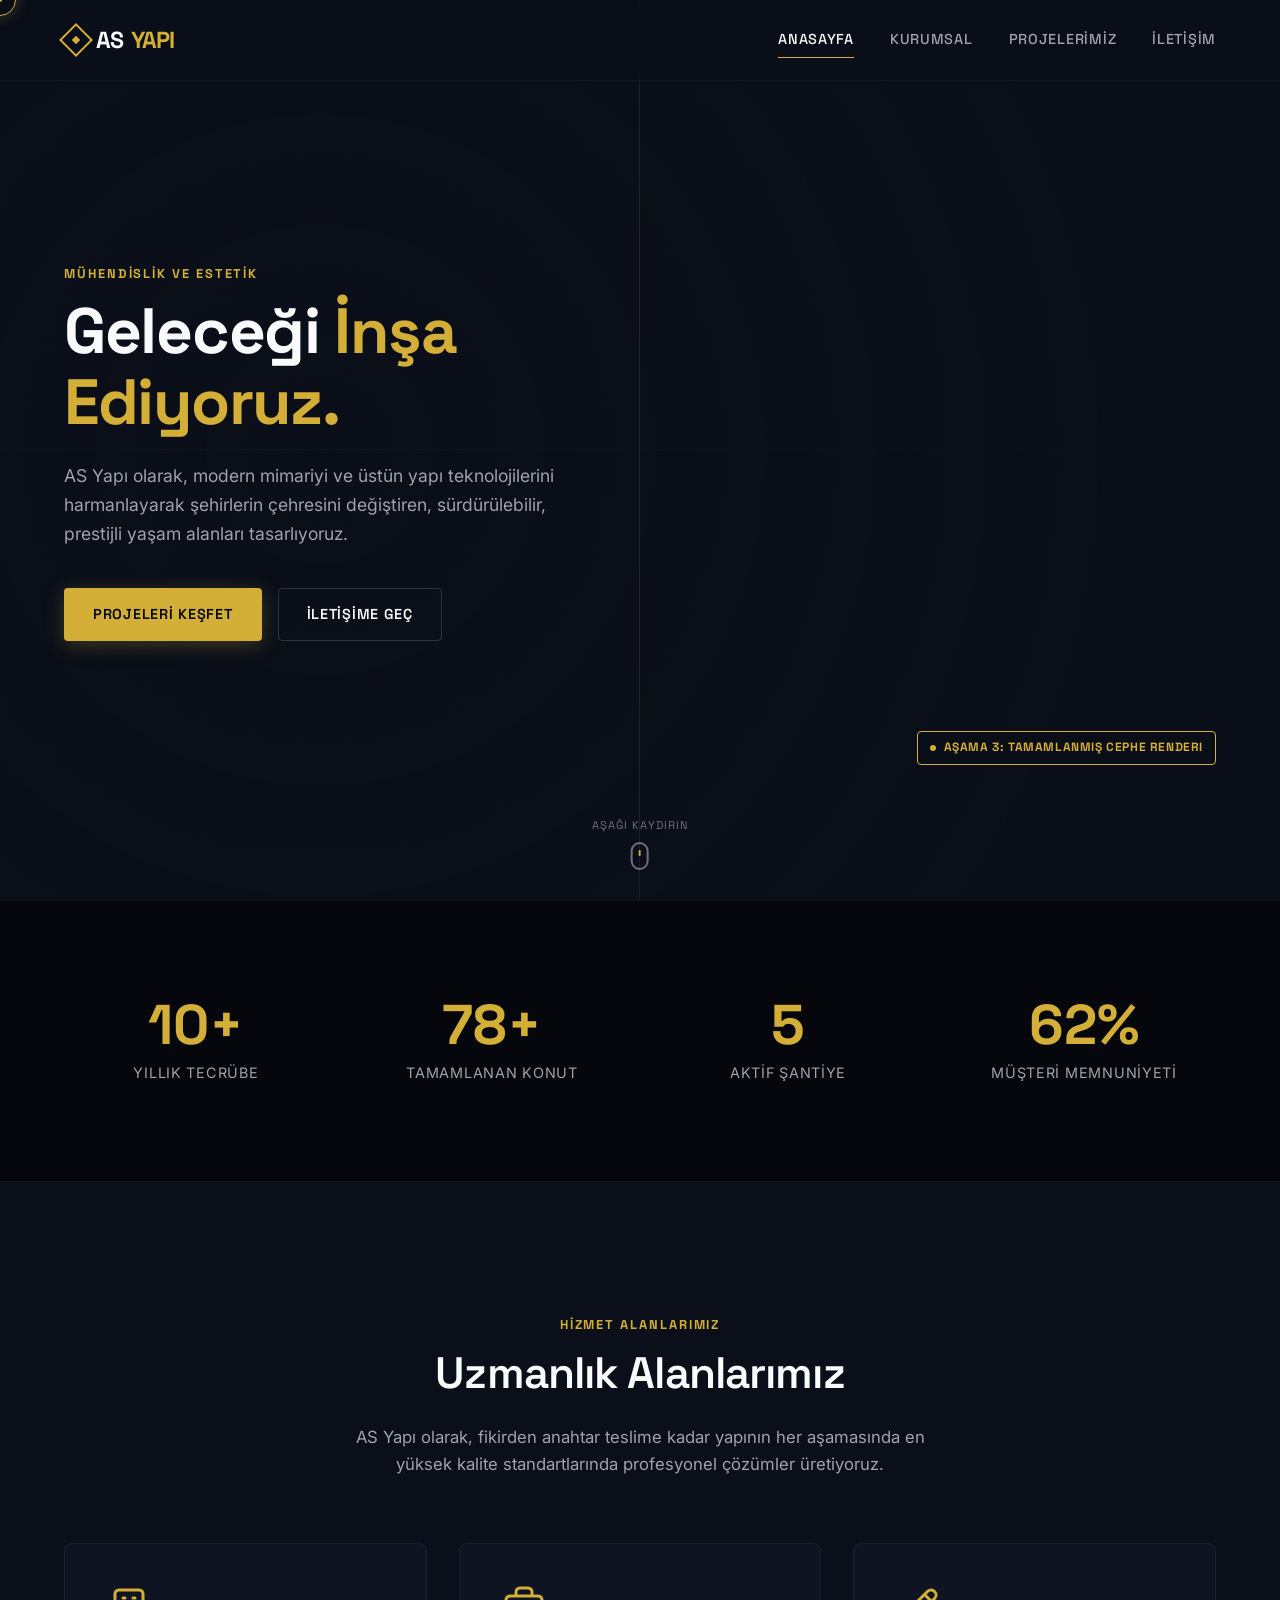
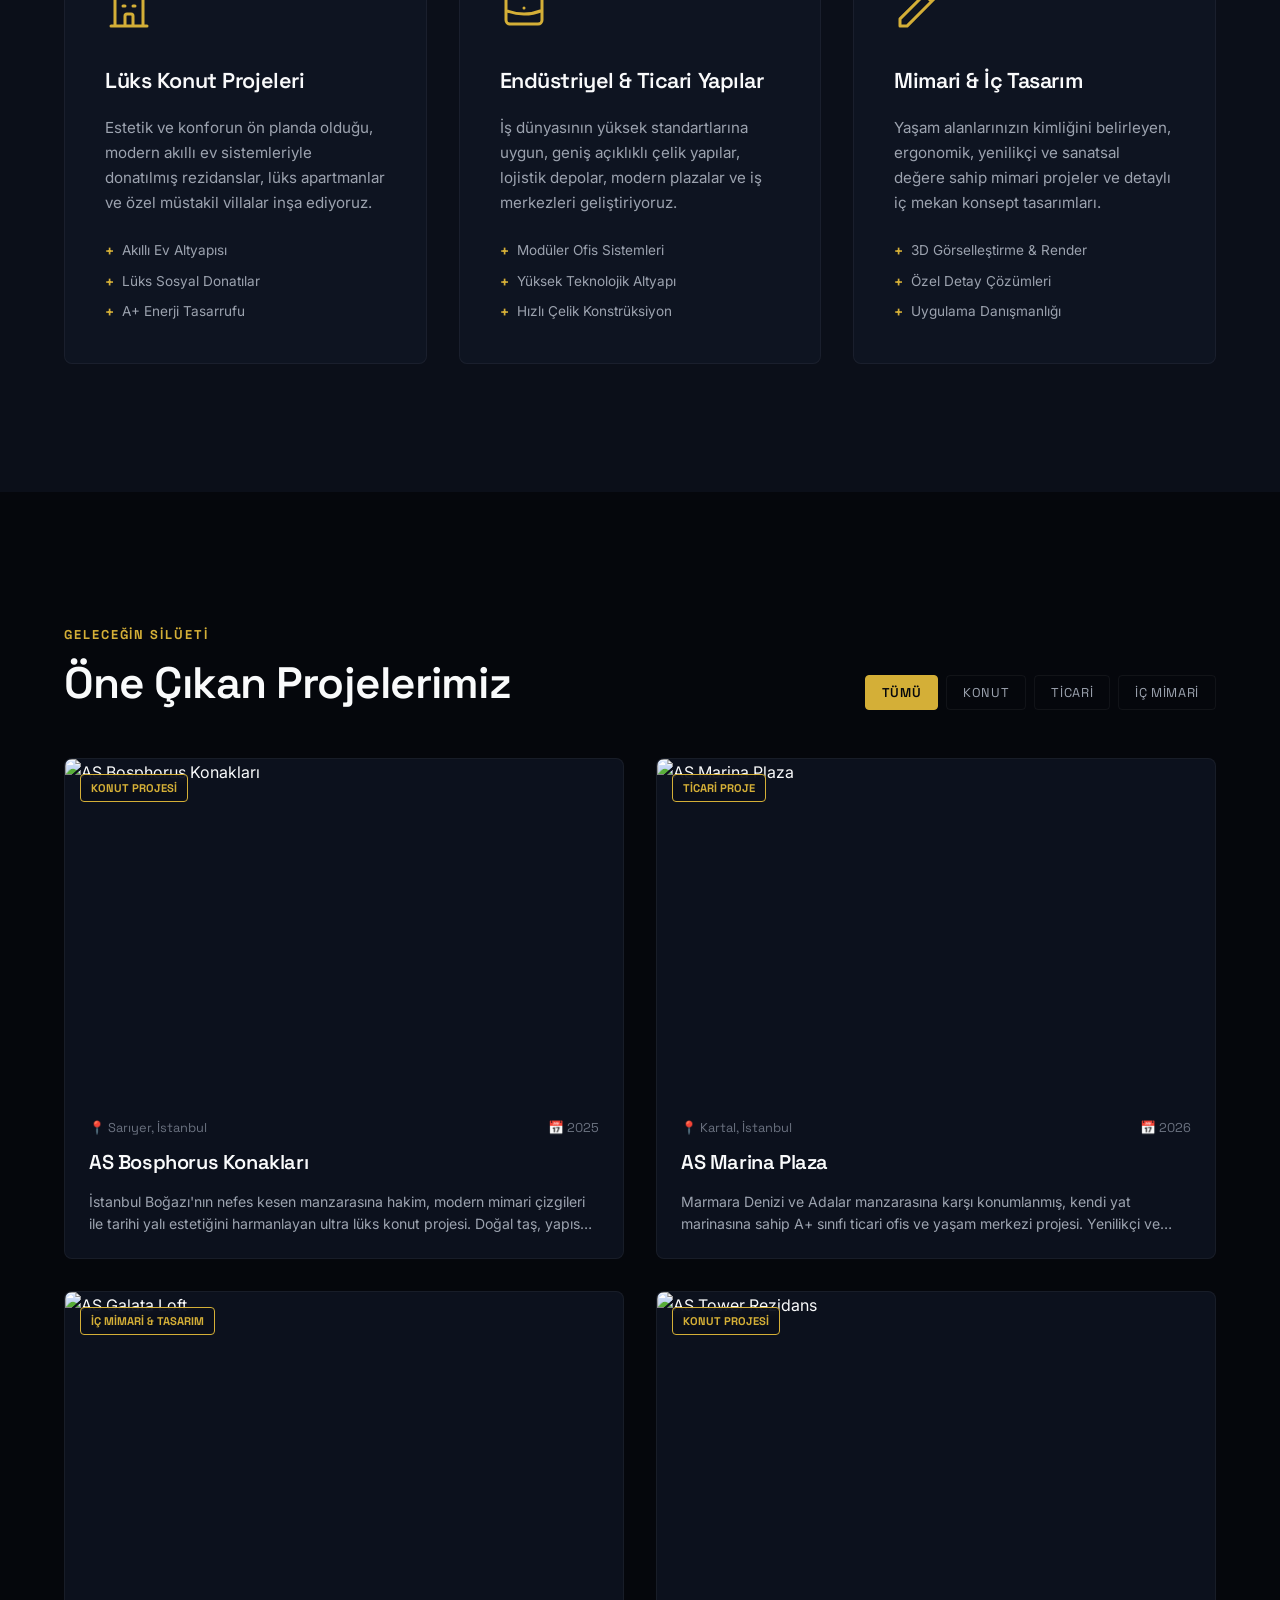
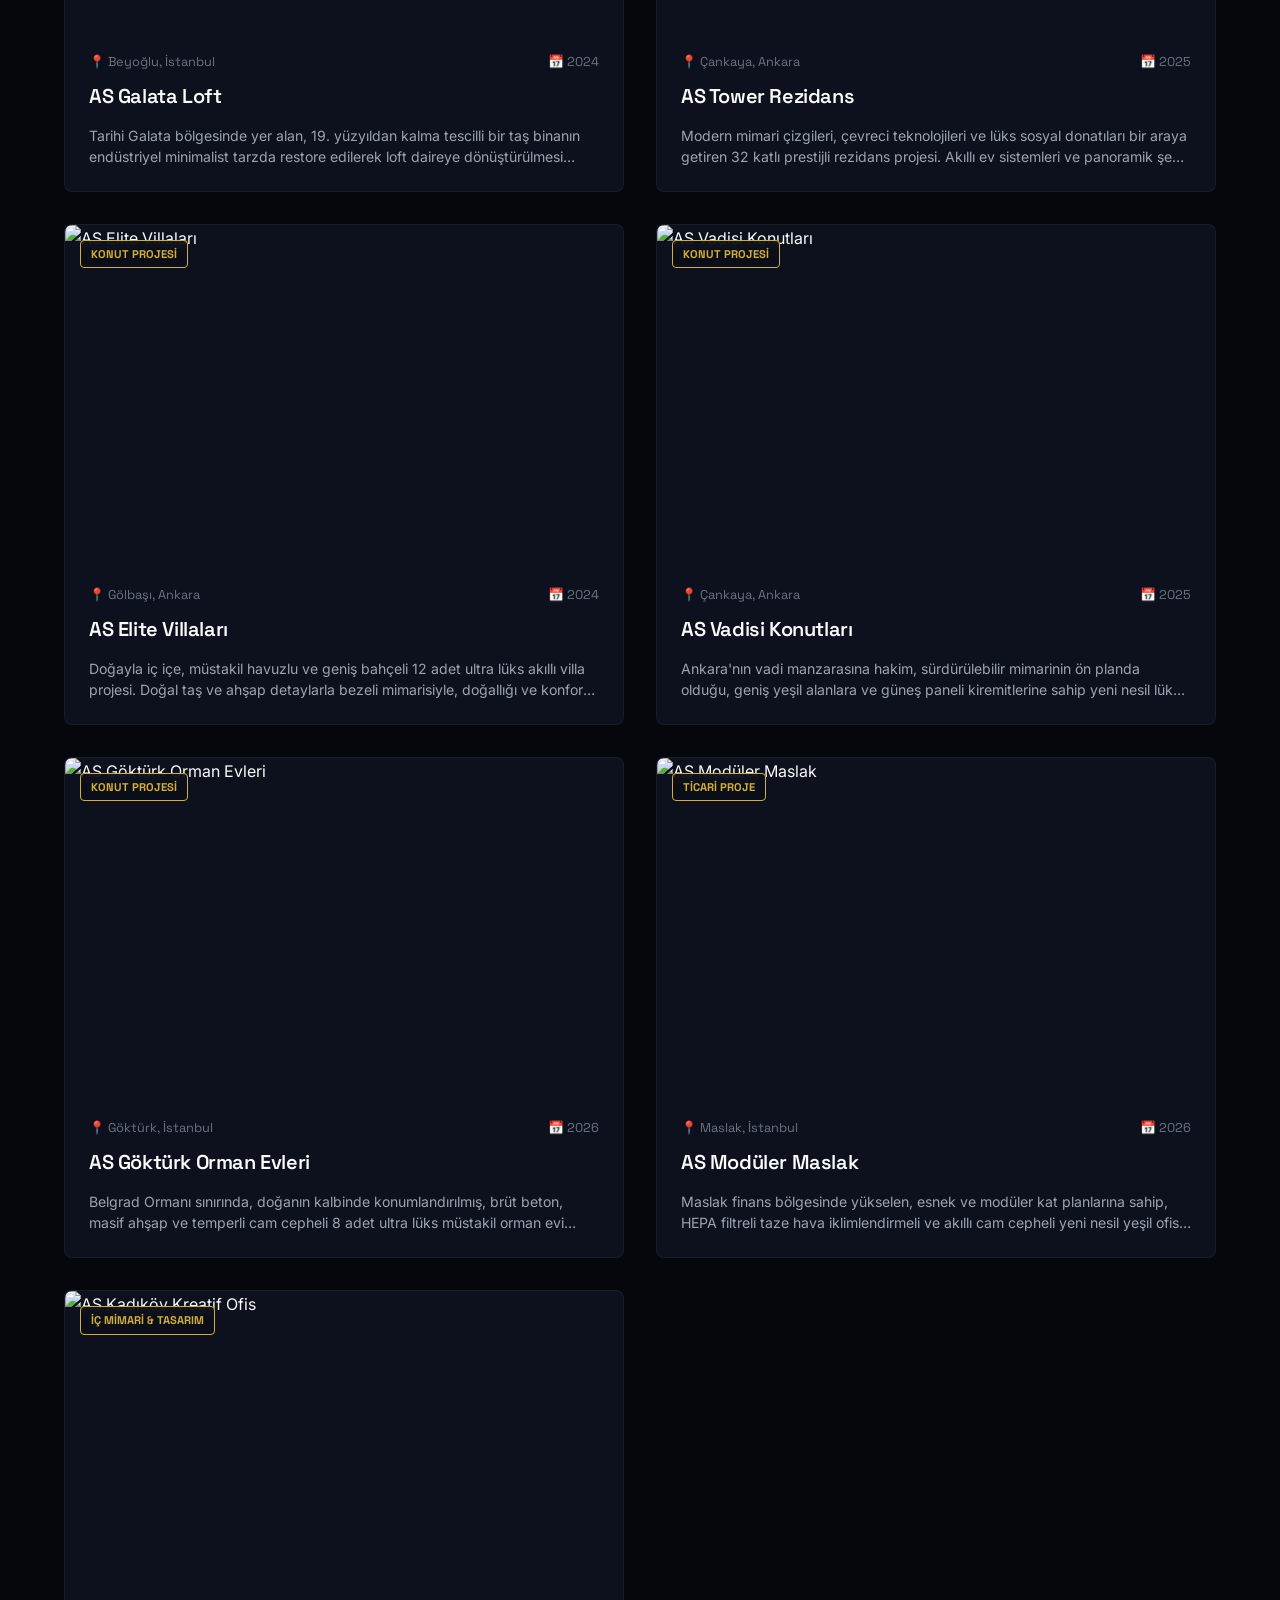
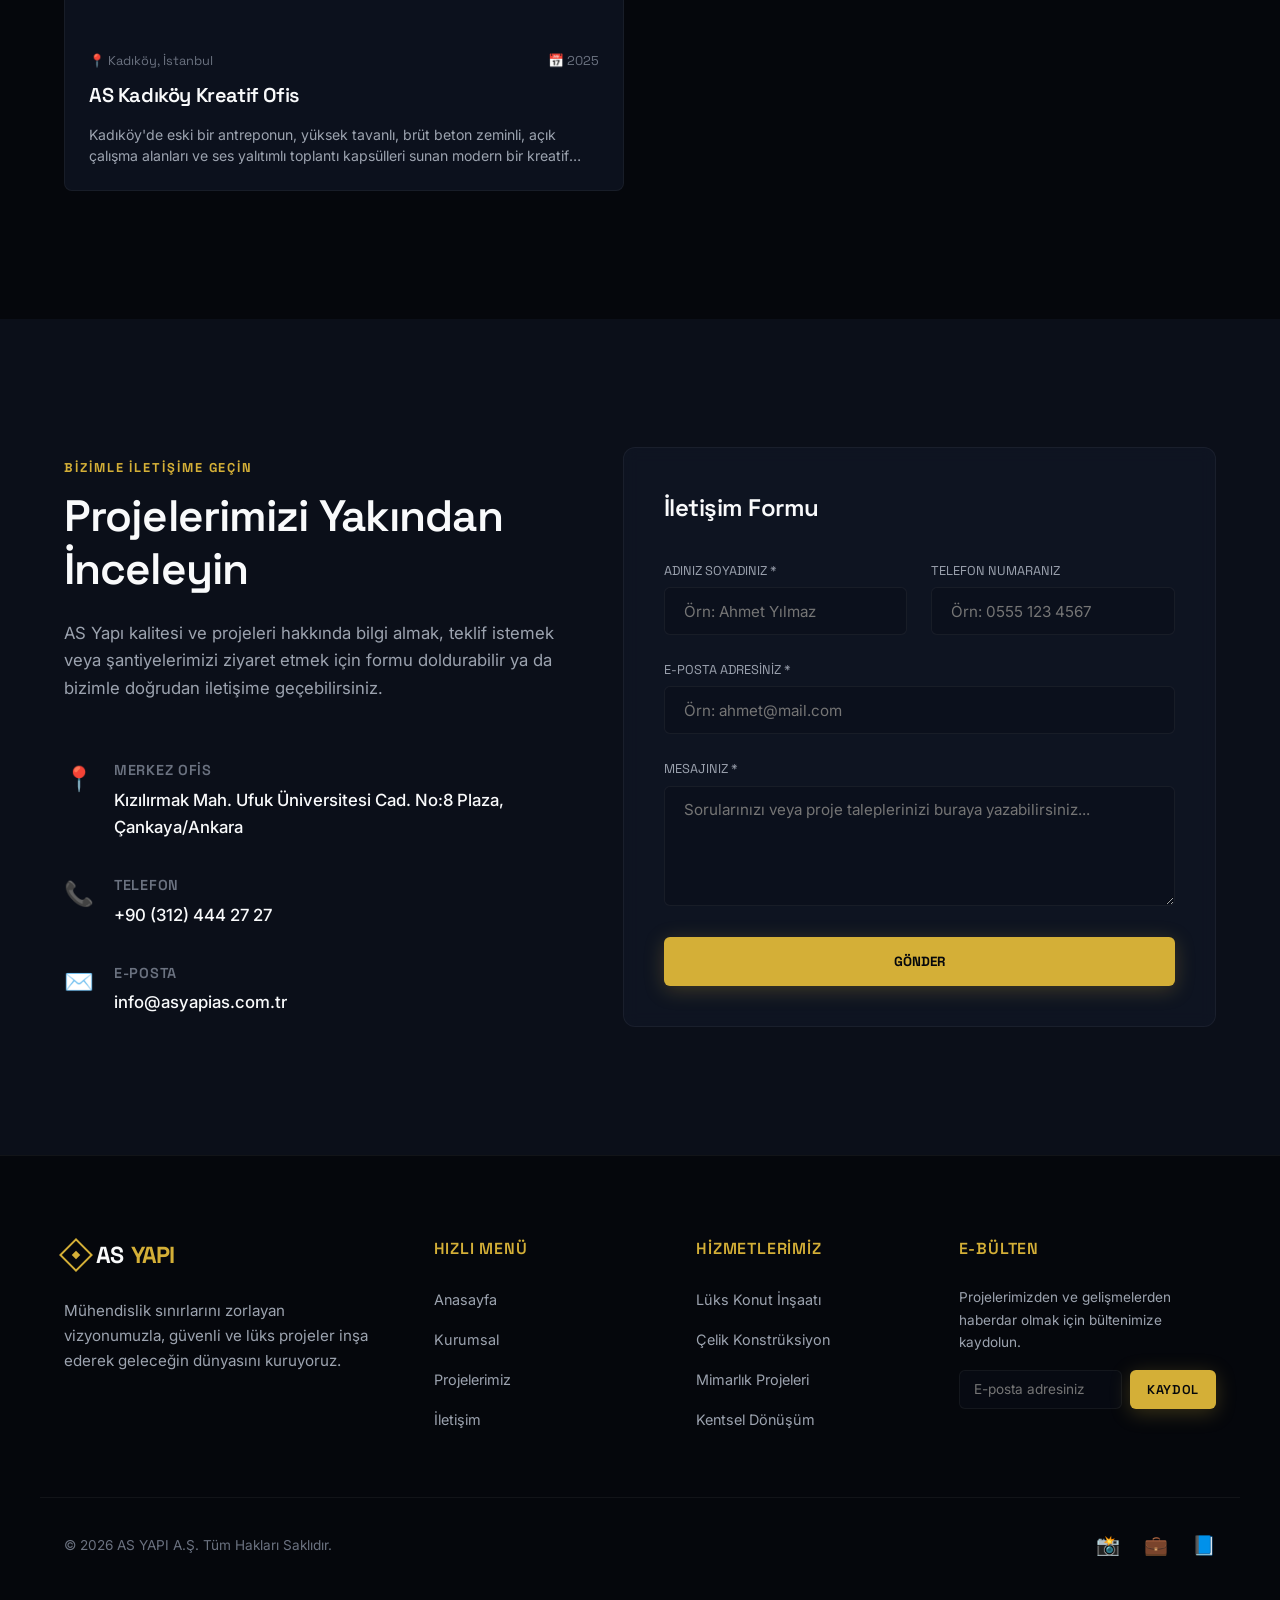
==== commit eadb4f04: "chore: update brand name to AS Yapı and domain references" ====
--- a/index.html
+++ b/index.html
@@ -3,13 +3,13 @@
 <head>
   <meta charset="utf-8">
   <meta name="viewport" content="width=device-width, initial-scale=1.0">
-  <title>As İnşaat | Lüks Konut, Endüstriyel Yapı ve Mimari Tasarım</title>
+  <title>AS Yapı | Lüks Konut, Endüstriyel Yapı ve Mimari Tasarım</title>
   
   <!-- SEO Meta Tags -->
-  <meta name="description" content="As İnşaat; yenilikçi mimari tasarımlar, lüks konut projeleri, akıllı rezidanslar ve dayanıklı ticari yapılar inşa eder. Geleceğin yapılarını mühendislik hassasiyetiyle tasarlıyoruz.">
-  <meta name="keywords" content="inşaat firması, lüks konut projeleri, villa tasarımı, kentsel dönüşüm, mimarlık ofisi, akıllı binalar, ankara inşaat firmaları, as inşaat">
+  <meta name="description" content="AS Yapı; yenilikçi mimari tasarımlar, lüks konut projeleri, akıllı rezidanslar ve dayanıklı ticari yapılar inşa eder. Geleceğin yapılarını mühendislik hassasiyetiyle tasarlıyoruz.">
+  <meta name="keywords" content="inşaat firması, lüks konut projeleri, villa tasarımı, kentsel dönüşüm, mimarlık ofisi, akıllı binalar, ankara inşaat firmaları, as yapı">
   <meta name="robots" content="index, follow">
-  <meta name="author" content="As İnşaat">
+  <meta name="author" content="AS Yapı">
   
   <!-- Favicon -->
   <link rel="icon" type="image/svg+xml" href="data:image/svg+xml,<svg xmlns=%22http://www.w3.org/2000/svg%22 viewBox=%220 0 100 100%22><rect x=%2225%22 y=%2225%22 width=%2250%22 height=%2250%22 fill=%22none%22 stroke=%22%23d4af37%22 stroke-width=%228%22 rotate=%2245%22/></svg>">
@@ -31,7 +31,7 @@
     <div class="container nav-container">
       <a href="index.html" class="logo">
         <span class="logo-icon"></span>
-        AS<span>İNŞAAT</span>
+        AS<span>YAPI</span>
       </a>
       
       <nav class="nav-menu">
@@ -96,7 +96,7 @@
             Geleceği <span style="display:inline;">İnşa Ediyoruz.</span>
           </h1>
           <p class="hero-description">
-            As İnşaat olarak, modern mimariyi ve üstün yapı teknolojilerini harmanlayarak şehirlerin çehresini değiştiren, sürdürülebilir, prestijli yaşam alanları tasarlıyoruz.
+            AS Yapı olarak, modern mimariyi ve üstün yapı teknolojilerini harmanlayarak şehirlerin çehresini değiştiren, sürdürülebilir, prestijli yaşam alanları tasarlıyoruz.
           </p>
           <div class="hero-actions">
             <a href="projects.html" class="btn btn-primary">Projeleri Keşfet</a>
@@ -140,7 +140,7 @@
         <div style="text-align: center;">
           <span class="section-badge">Hizmet Alanlarımız</span>
           <h2 class="section-title">Uzmanlık Alanlarımız</h2>
-          <p class="section-desc" style="margin: 0 auto 4rem auto;">As İnşaat olarak, fikirden anahtar teslime kadar yapının her aşamasında en yüksek kalite standartlarında profesyonel çözümler üretiyoruz.</p>
+          <p class="section-desc" style="margin: 0 auto 4rem auto;">AS Yapı olarak, fikirden anahtar teslime kadar yapının her aşamasında en yüksek kalite standartlarında profesyonel çözümler üretiyoruz.</p>
         </div>
 
         <div class="grid grid-3">
@@ -226,7 +226,7 @@
         <div class="contact-info-block">
           <span class="section-badge">Bizimle İletişime Geçin</span>
           <h2 class="section-title">Projelerimizi Yakından İnceleyin</h2>
-          <p class="section-desc" style="margin-bottom: 1.5rem;">As İnşaat kalitesi ve projeleri hakkında bilgi almak, teklif istemek veya şantiyelerimizi ziyaret etmek için formu doldurabilir ya da bizimle doğrudan iletişime geçebilirsiniz.</p>
+          <p class="section-desc" style="margin-bottom: 1.5rem;">AS Yapı kalitesi ve projeleri hakkında bilgi almak, teklif istemek veya şantiyelerimizi ziyaret etmek için formu doldurabilir ya da bizimle doğrudan iletişime geçebilirsiniz.</p>
           
           <ul class="contact-details-list">
             <li class="contact-detail-item">
@@ -247,7 +247,7 @@
               <span class="contact-icon">✉️</span>
               <div class="contact-text">
                 <h4>E-Posta</h4>
-                <p>info@asinsaat.com.tr</p>
+                <p>info@asyapias.com.tr</p>
               </div>
             </li>
           </ul>
@@ -289,7 +289,7 @@
       <div class="footer-brand">
         <a href="index.html" class="logo">
           <span class="logo-icon"></span>
-          AS<span>İNŞAAT</span>
+          AS<span>YAPI</span>
         </a>
         <p>Mühendislik sınırlarını zorlayan vizyonumuzla, güvenli ve lüks projeler inşa ederek geleceğin dünyasını kuruyoruz.</p>
       </div>
@@ -325,7 +325,7 @@
     </div>
 
     <div class="container footer-bottom">
-      <div class="copyright">&copy; 2026 AS İNŞAAT. Tüm Hakları Saklıdır.</div>
+      <div class="copyright">&copy; 2026 AS YAPI A.Ş. Tüm Hakları Saklıdır.</div>
       <div class="footer-socials">
         <a href="#" class="social-icon" aria-label="Instagram">📸</a>
         <a href="#" class="social-icon" aria-label="LinkedIn">💼</a>
--- a/style.css
+++ b/style.css
@@ -1,4 +1,4 @@
-/* As İnşaat - Premium Kurumsal Mimarlık & İnşaat Tasarım Sistemi */
+/* AS Yapı - Premium Kurumsal Mimarlık & İnşaat Tasarım Sistemi */
 
 @import url('https://fonts.googleapis.com/css2?family=Inter:wght@300;400;500;600;700&family=Space+Grotesk:wght@300;400;500;600;700&display=swap');
 
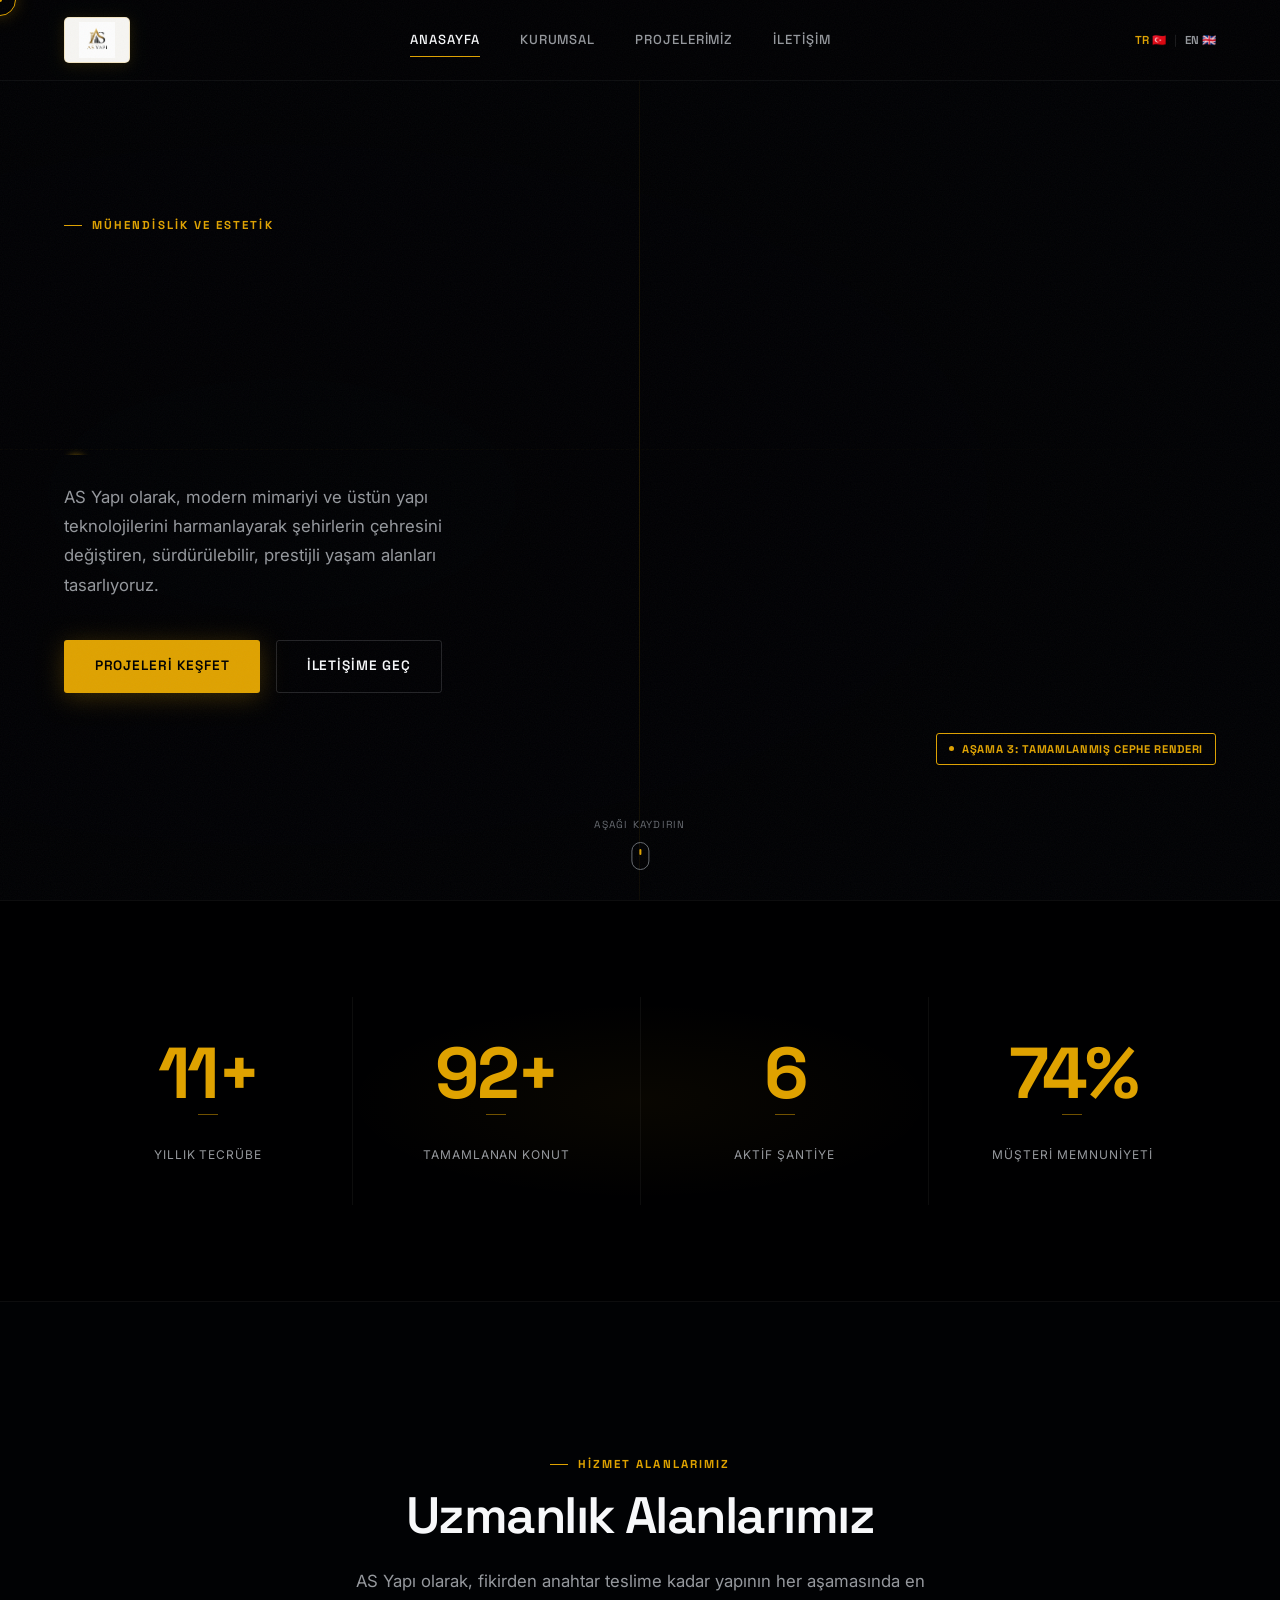
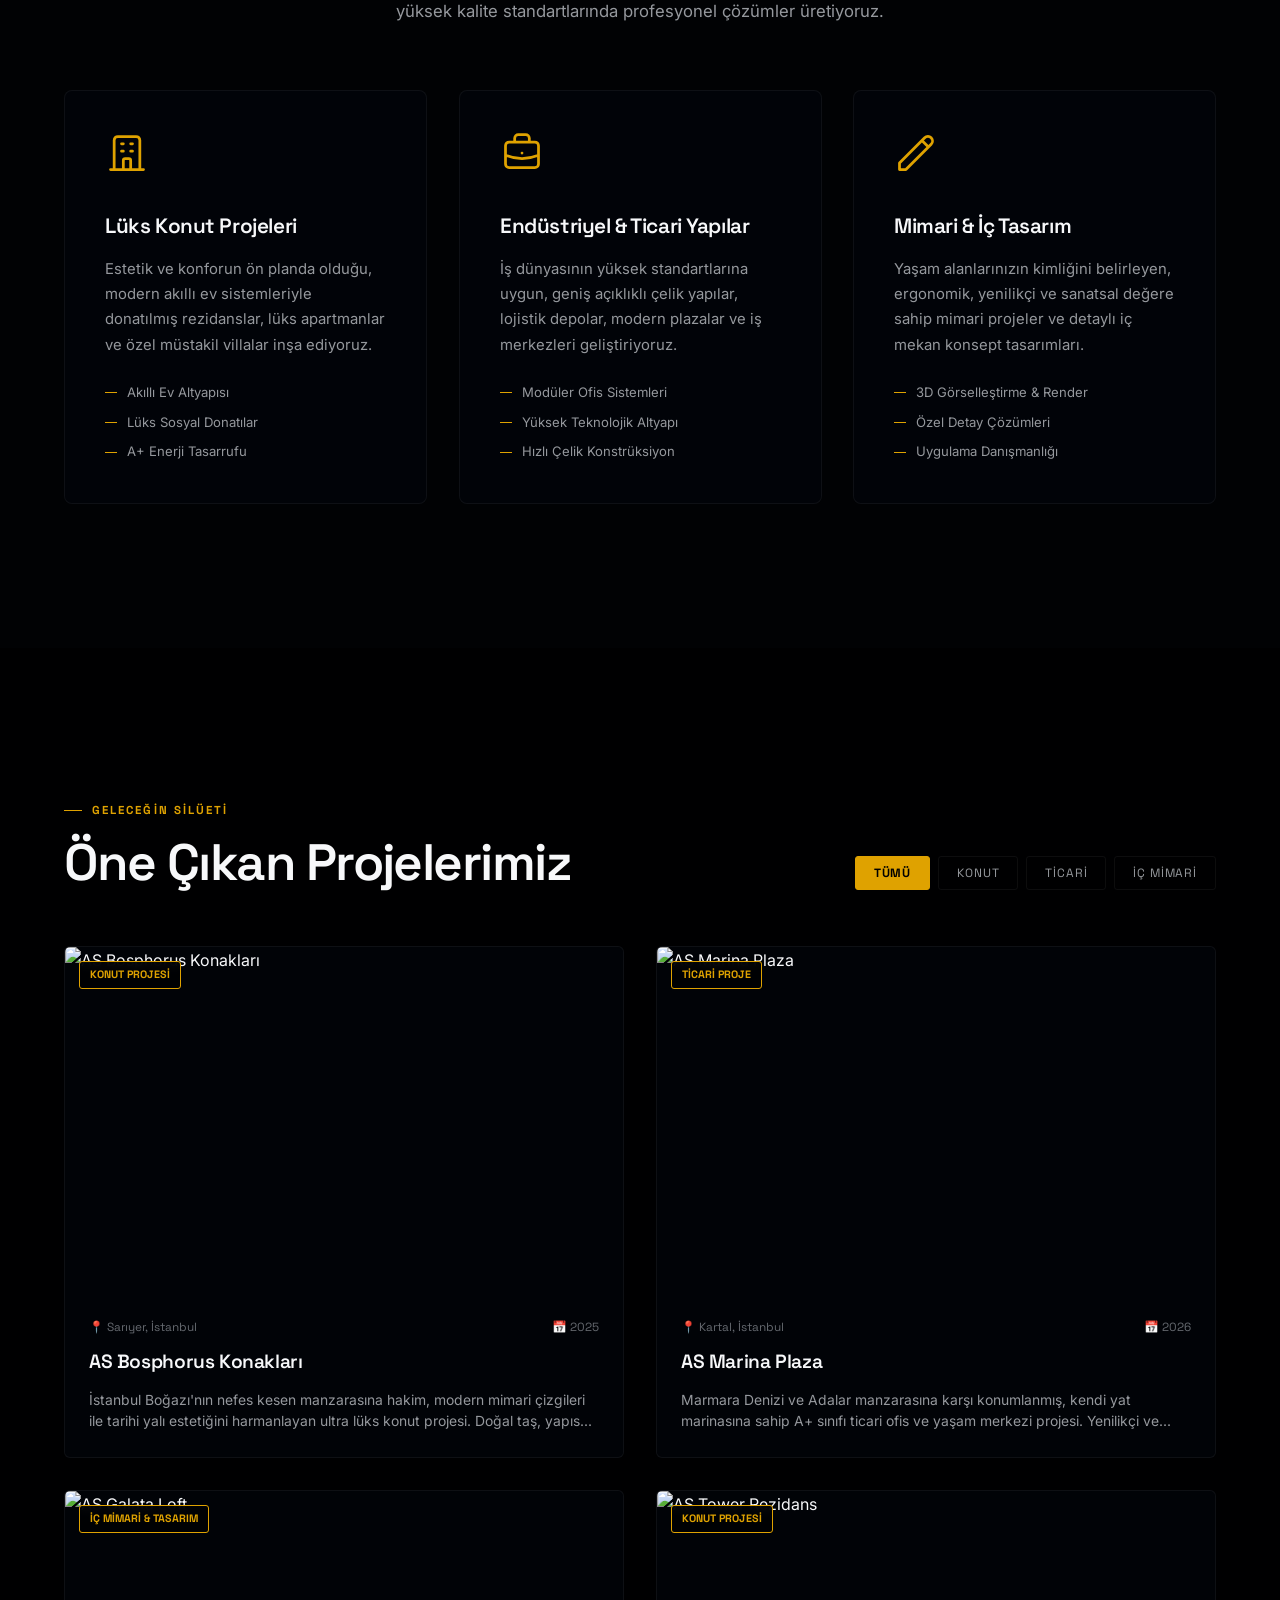
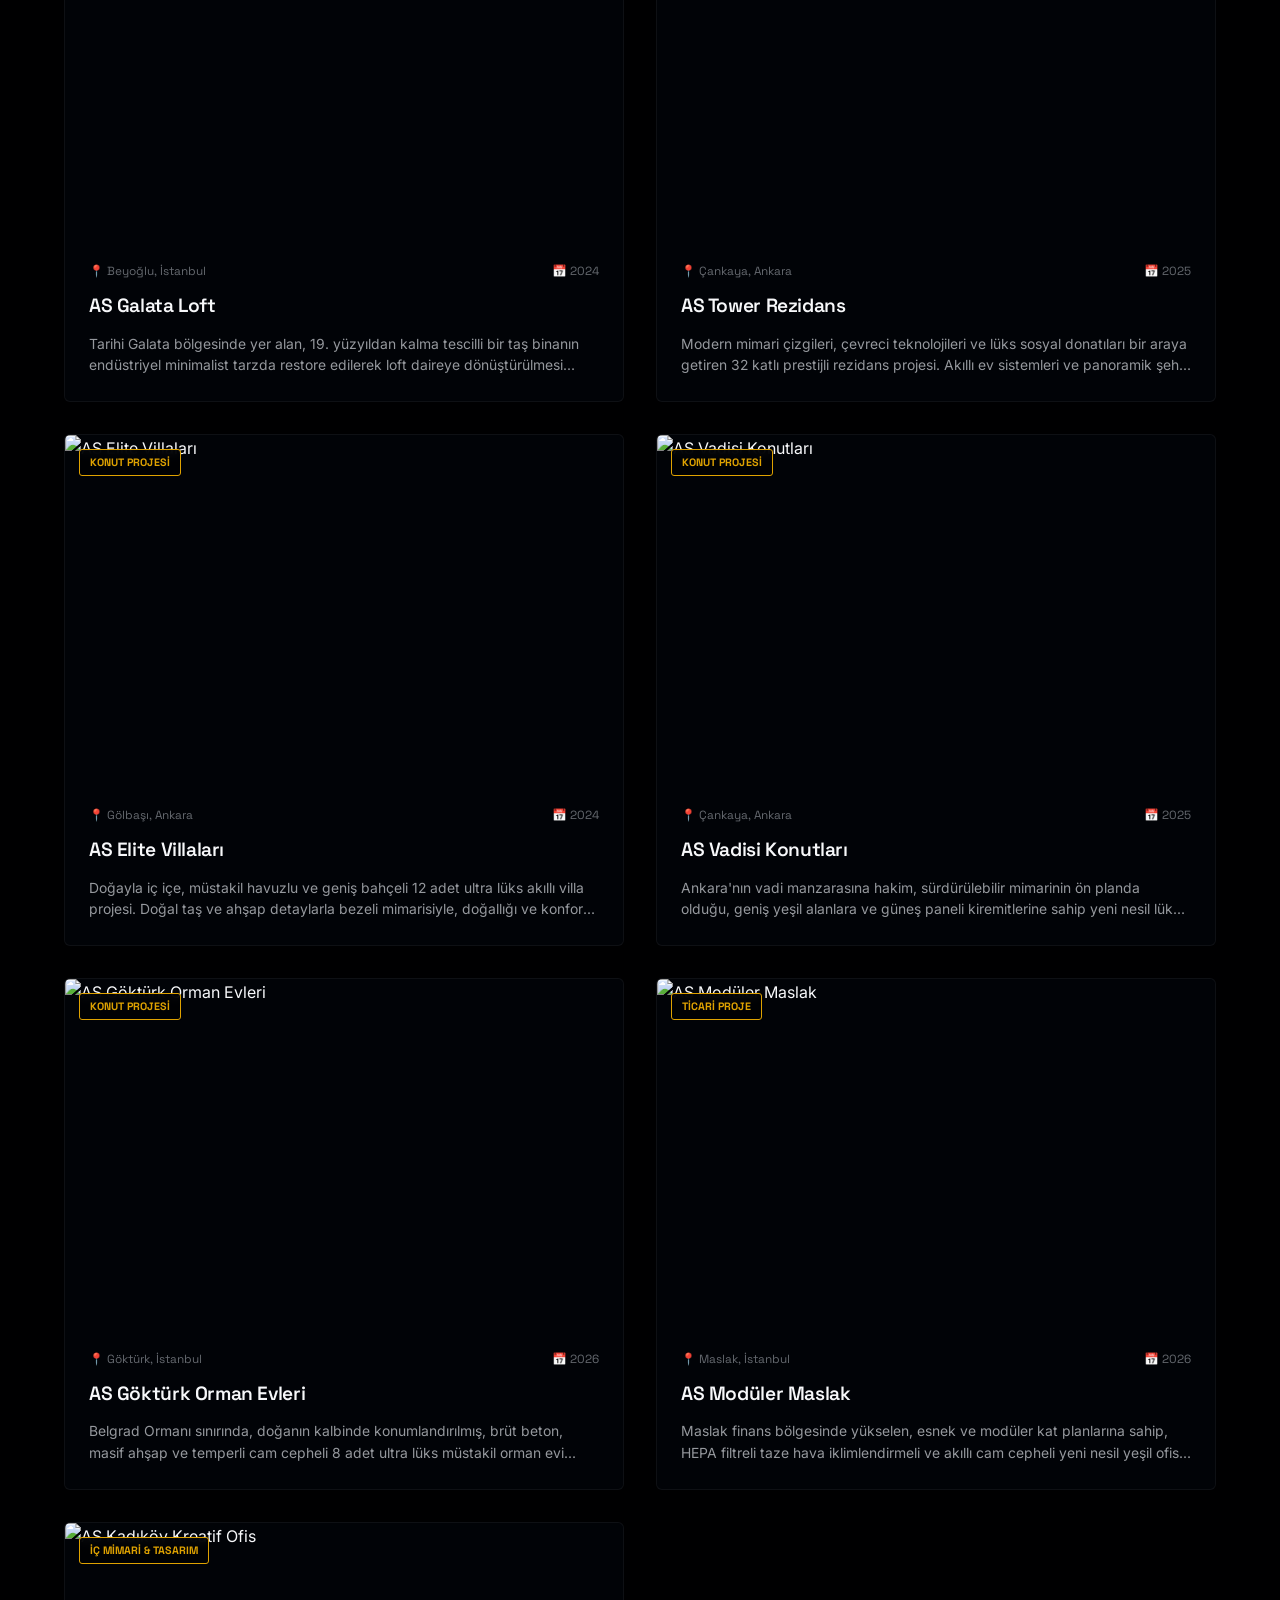
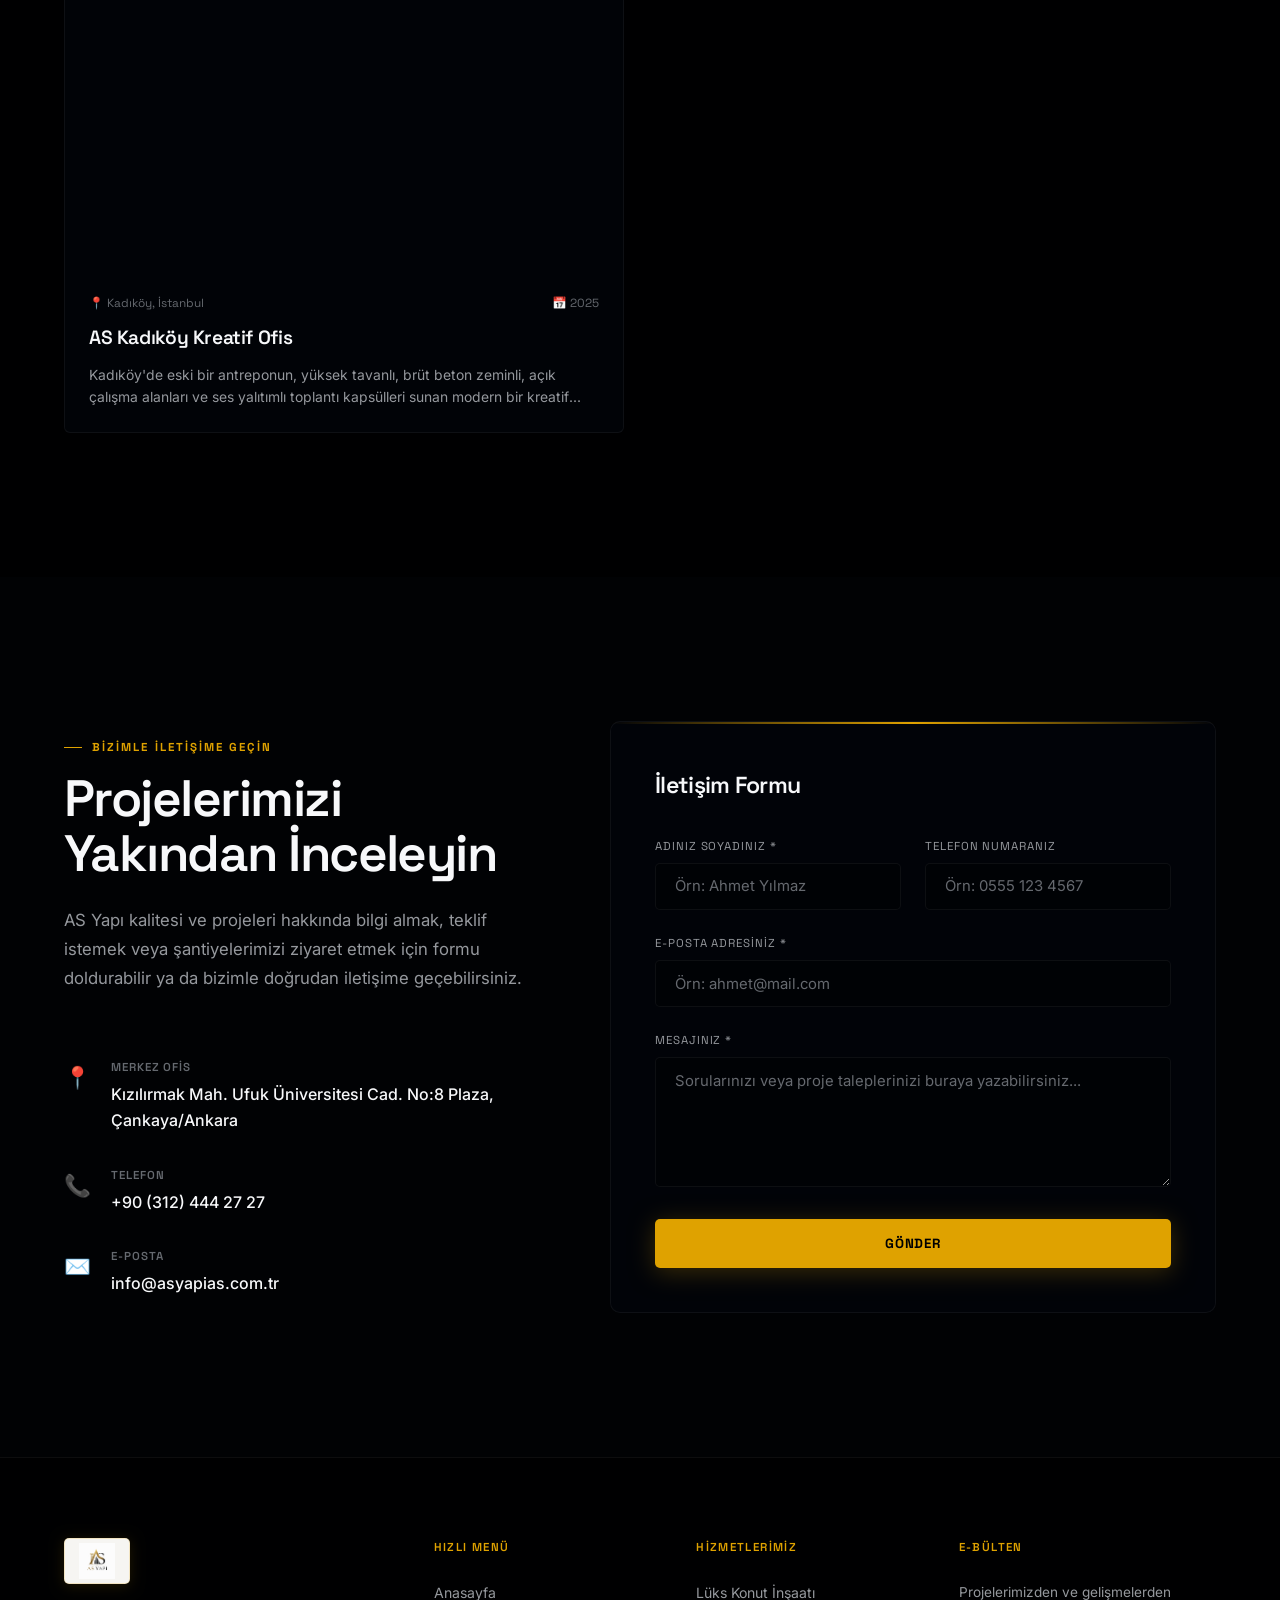
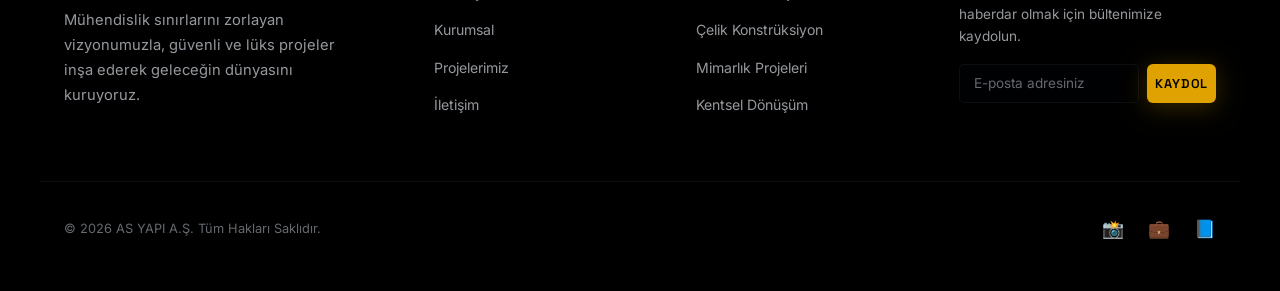
==== commit a8eec933: "feat: integrate AS Yapı logo across all pages Replace text placeholder logo with logo.jpeg image bad" ====
--- a/index.html
+++ b/index.html
@@ -30,16 +30,21 @@
   <header class="glass-header">
     <div class="container nav-container">
       <a href="index.html" class="logo">
-        <span class="logo-icon"></span>
-        AS<span>YAPI</span>
+        <img src="logo.jpeg" alt="AS Yapı" class="logo-img">
       </a>
-      
+
       <nav class="nav-menu">
         <a href="index.html" class="nav-item active">Anasayfa</a>
         <a href="about.html" class="nav-item">Kurumsal</a>
         <a href="projects.html" class="nav-item">Projelerimiz</a>
         <a href="contact.html" class="nav-item">İletişim</a>
       </nav>
+
+      <div class="lang-selector">
+        <a href="index.html" class="lang-btn active">TR 🇹🇷</a>
+        <span class="lang-divider">|</span>
+        <a href="index-en.html" class="lang-btn">EN 🇬🇧</a>
+      </div>
 
       <button class="hamburger" id="hamburger" aria-label="Menü">
         <span></span>
@@ -93,7 +98,8 @@
         <div class="hero-content" style="max-width: 580px;">
           <span class="section-badge">Mühendislik ve Estetik</span>
           <h1 class="hero-title">
-            Geleceği <span style="display:inline;">İnşa Ediyoruz.</span>
+            <span class="reveal-wrapper"><span class="reveal-inner">Geleceği</span></span>
+            <span class="reveal-wrapper"><span class="reveal-inner highlight">İnşa Ediyoruz.</span></span>
           </h1>
           <p class="hero-description">
             AS Yapı olarak, modern mimariyi ve üstün yapı teknolojilerini harmanlayarak şehirlerin çehresini değiştiren, sürdürülebilir, prestijli yaşam alanları tasarlıyoruz.
@@ -288,8 +294,7 @@
     <div class="container footer-grid">
       <div class="footer-brand">
         <a href="index.html" class="logo">
-          <span class="logo-icon"></span>
-          AS<span>YAPI</span>
+          <img src="logo.jpeg" alt="AS Yapı" class="logo-img">
         </a>
         <p>Mühendislik sınırlarını zorlayan vizyonumuzla, güvenli ve lüks projeler inşa ederek geleceğin dünyasını kuruyoruz.</p>
       </div>
@@ -337,6 +342,8 @@
   <!-- GSAP Core and ScrollTrigger from CDN -->
   <script src="https://cdnjs.cloudflare.com/ajax/libs/gsap/3.12.5/gsap.min.js"></script>
   <script src="https://cdnjs.cloudflare.com/ajax/libs/gsap/3.12.5/ScrollTrigger.min.js"></script>
+  <!-- Lenis Smooth Scroll from CDN -->
+  <script src="https://cdn.jsdelivr.net/npm/@studio-freight/lenis@1.0.34/dist/lenis.min.js"></script>
   
   <!-- Project Database -->
   <script src="projects.js"></script>
--- a/style.css
+++ b/style.css
@@ -1,68 +1,105 @@
-/* AS Yapı - Premium Kurumsal Mimarlık & İnşaat Tasarım Sistemi */
+/* AS Yapı — Premium Tasarım Sistemi v2 */
 
 @import url('https://fonts.googleapis.com/css2?family=Inter:wght@300;400;500;600;700&family=Space+Grotesk:wght@300;400;500;600;700&display=swap');
 
 :root {
-  --bg-dark: #0b0f19;
-  --bg-darker: #05070c;
-  --bg-card: rgba(17, 24, 39, 0.65);
-  --bg-card-hover: rgba(31, 41, 55, 0.8);
-  
-  --primary: #d4af37; /* Metalik Altın / Pirinç */
-  --primary-glow: rgba(212, 175, 55, 0.25);
-  --primary-dim: #b5922a;
-  
-  --text-main: #f9fafb;
-  --text-muted: #9ca3af;
-  --text-dim: #6b7280;
-  
-  --border: rgba(255, 255, 255, 0.05);
-  --border-hover: rgba(212, 175, 55, 0.3);
-  
+  --gold:        oklch(75% 0.155 81);
+  --gold-dim:    oklch(64% 0.135 81);
+  --gold-glow:   oklch(75% 0.155 81 / 0.25);
+  --gold-border: oklch(75% 0.155 81 / 0.32);
+
+  --surface-0: oklch(4%  0.010 258);
+  --surface-1: oklch(8%  0.015 258);
+  --surface-2: oklch(10% 0.015 258);
+  --surface-3: oklch(14% 0.015 258);
+  --surface-card:       oklch(12% 0.015 258 / 0.65);
+  --surface-card-hover: oklch(18% 0.015 258 / 0.80);
+
+  --text-0: oklch(98% 0.003 264);
+  --text-1: oklch(68% 0.008 258);
+  --text-2: oklch(52% 0.010 258);
+
+  --border:       oklch(98% 0.003 264 / 0.05);
+  --border-hover: oklch(75% 0.155 81 / 0.32);
+
+  --success: oklch(72% 0.165 162);
+  --error:   oklch(60% 0.220 27);
+
+  /* legacy compat */
+  --bg-dark:       var(--surface-1);
+  --bg-darker:     var(--surface-0);
+  --bg-card:       var(--surface-card);
+  --bg-card-hover: var(--surface-card-hover);
+  --primary:       var(--gold);
+  --primary-glow:  var(--gold-glow);
+  --primary-dim:   var(--gold-dim);
+  --text-main:     var(--text-0);
+  --text-muted:    var(--text-1);
+  --text-dim:      var(--text-2);
+
   --font-heading: 'Space Grotesk', sans-serif;
-  --font-body: 'Inter', sans-serif;
-  
-  --ease-custom: cubic-bezier(0.16, 1, 0.3, 1);
-}
-
-/* Reset & Base Styles */
-*, *::before, *::after {
-  box-sizing: border-box;
-  margin: 0;
-  padding: 0;
-}
+  --font-body:    'Inter', sans-serif;
+  --ease-custom:  cubic-bezier(0.16, 1, 0.3, 1);
+}
+
+/* ── Reset ─────────────────────────────────────────────────── */
+*, *::before, *::after { box-sizing: border-box; margin: 0; padding: 0; }
 
 html {
   scroll-behavior: smooth;
-  background-color: var(--bg-dark);
+  background: var(--surface-1);
   font-size: 16px;
 }
-
 body {
-  background-color: var(--bg-dark);
-  color: var(--text-main);
+  background: var(--surface-1);
+  color: var(--text-0);
   font-family: var(--font-body);
   overflow-x: hidden;
   line-height: 1.65;
   -webkit-font-smoothing: antialiased;
 }
 
-/* Scrollbar */
-::-webkit-scrollbar {
-  width: 6px;
-}
-::-webkit-scrollbar-track {
-  background: var(--bg-darker);
-}
-::-webkit-scrollbar-thumb {
-  background: rgba(255, 255, 255, 0.08);
-  border-radius: 3px;
-}
-::-webkit-scrollbar-thumb:hover {
-  background: var(--primary);
-}
-
-/* Layout Utilities */
+/* Grain overlay */
+body::before {
+  content: '';
+  position: fixed;
+  inset: 0;
+  opacity: 0.038;
+  pointer-events: none;
+  z-index: 99997;
+  background-image: url("data:image/svg+xml,%3Csvg viewBox='0 0 200 200' xmlns='http://www.w3.org/2000/svg'%3E%3Cfilter id='n'%3E%3CfeTurbulence type='fractalNoise' baseFrequency='0.85' numOctaves='4' stitchTiles='stitch'/%3E%3C/filter%3E%3Crect width='100%25' height='100%25' filter='url(%23n)'/%3E%3C/svg%3E");
+  background-size: 200px 200px;
+  animation: grain 10s steps(10) infinite;
+}
+@keyframes grain {
+  0%   { background-position: 0 0; }
+  10%  { background-position: -5% -10%; }
+  20%  { background-position: -15% 5%; }
+  30%  { background-position: 7% -25%; }
+  40%  { background-position: -5% 25%; }
+  50%  { background-position: -15% 10%; }
+  60%  { background-position: 15% 0; }
+  70%  { background-position: 0 15%; }
+  80%  { background-position: 3% 35%; }
+  90%  { background-position: -10% 10%; }
+  100% { background-position: 0 0; }
+}
+
+@media (prefers-reduced-motion: reduce) {
+  *, *::before, *::after {
+    animation-duration: 0.01ms !important;
+    animation-iteration-count: 1 !important;
+    transition-duration: 0.01ms !important;
+  }
+}
+
+/* ── Scrollbar ─────────────────────────────────────────────── */
+::-webkit-scrollbar { width: 5px; }
+::-webkit-scrollbar-track { background: var(--surface-0); }
+::-webkit-scrollbar-thumb { background: oklch(98% 0.003 264 / 0.08); border-radius: 3px; }
+::-webkit-scrollbar-thumb:hover { background: var(--gold); }
+
+/* ── Layout ────────────────────────────────────────────────── */
 .container {
   max-width: 1200px;
   margin: 0 auto;
@@ -71,48 +108,40 @@
   z-index: 10;
 }
 
-/* Custom Cursor */
+/* ── Custom Cursor ─────────────────────────────────────────── */
 .custom-cursor {
   position: fixed;
-  width: 32px;
-  height: 32px;
-  border: 1px solid var(--primary);
+  width: 32px; height: 32px;
+  border: 1px solid var(--gold);
   border-radius: 50%;
   pointer-events: none;
   transform: translate(-50%, -50%);
   z-index: 99999;
   transition: width 0.3s var(--ease-custom), height 0.3s var(--ease-custom), background-color 0.3s;
-  box-shadow: 0 0 15px var(--primary-glow);
+  box-shadow: 0 0 15px var(--gold-glow);
 }
 .custom-cursor-dot {
   position: fixed;
-  width: 4px;
-  height: 4px;
-  background-color: var(--primary);
+  width: 4px; height: 4px;
+  background: var(--gold);
   border-radius: 50%;
   pointer-events: none;
   transform: translate(-50%, -50%);
   z-index: 100000;
 }
 .custom-cursor.grow {
-  width: 50px;
-  height: 50px;
-  background-color: rgba(212, 175, 55, 0.05);
-  border-color: var(--primary);
+  width: 50px; height: 50px;
+  background: oklch(75% 0.155 81 / 0.05);
 }
 @media (hover: none) {
   .custom-cursor, .custom-cursor-dot { display: none !important; }
 }
 
-/* Grid System */
-.grid {
-  display: grid;
-  gap: 2rem;
-}
+/* ── Grid ──────────────────────────────────────────────────── */
+.grid { display: grid; gap: 2rem; }
 .grid-2 { grid-template-columns: 1fr; }
 .grid-3 { grid-template-columns: 1fr; }
 .grid-4 { grid-template-columns: 1fr; }
-
 @media (min-width: 768px) {
   .grid-2 { grid-template-columns: repeat(2, 1fr); }
   .grid-3 { grid-template-columns: repeat(2, 1fr); }
@@ -123,148 +152,146 @@
   .grid-4 { grid-template-columns: repeat(4, 1fr); }
 }
 
-/* Typography & Headings */
+/* ── Typography ────────────────────────────────────────────── */
 h1, h2, h3, h4, h5, h6 {
   font-family: var(--font-heading);
   font-weight: 600;
   letter-spacing: -0.02em;
-  color: var(--text-main);
+  color: var(--text-0);
 }
 
 .section-badge {
   font-family: var(--font-heading);
-  font-size: 0.8rem;
+  font-size: 0.72rem;
   text-transform: uppercase;
-  color: var(--primary);
-  letter-spacing: 0.15em;
+  color: var(--gold);
+  letter-spacing: 0.18em;
   font-weight: 700;
-  display: inline-block;
-  margin-bottom: 0.75rem;
+  display: inline-flex;
+  align-items: center;
+  gap: 10px;
+  margin-bottom: 0.9rem;
+}
+.section-badge::before {
+  content: '';
+  width: 18px; height: 1px;
+  background: var(--gold);
+  flex-shrink: 0;
 }
 
 .section-title {
-  font-size: 2.25rem;
-  line-height: 1.2;
+  font-size: 2.5rem;
+  line-height: 1.08;
   margin-bottom: 1.5rem;
-}
-@media (min-width: 768px) {
-  .section-title { font-size: 2.75rem; }
-}
+  letter-spacing: -0.03em;
+}
+@media (min-width: 768px) { .section-title { font-size: 3.2rem; } }
 
 .section-desc {
-  color: var(--text-muted);
+  color: var(--text-1);
   max-width: 600px;
   margin-bottom: 3rem;
   font-size: 1.05rem;
-}
-
-/* Buttons */
+  line-height: 1.75;
+}
+
+/* ── Buttons ───────────────────────────────────────────────── */
 .btn {
   display: inline-flex;
   align-items: center;
   justify-content: center;
-  padding: 0.85rem 1.75rem;
+  padding: 0.9rem 1.85rem;
   font-family: var(--font-heading);
-  font-size: 0.9rem;
+  font-size: 0.85rem;
   font-weight: 600;
   text-transform: uppercase;
-  letter-spacing: 0.05em;
-  border-radius: 4px;
+  letter-spacing: 0.07em;
+  border-radius: 3px;
   cursor: pointer;
   text-decoration: none;
-  transition: all 0.3s var(--ease-custom);
   border: 1px solid transparent;
   gap: 0.75rem;
+  position: relative;
+  overflow: hidden;
+  will-change: transform;
+  transition: box-shadow 0.35s var(--ease-custom), background 0.3s, border-color 0.3s;
 }
 .btn-primary {
-  background: var(--primary);
-  color: var(--bg-darker);
-  box-shadow: 0 4px 20px var(--primary-glow);
+  background: var(--gold);
+  color: var(--surface-0);
+  box-shadow: 0 4px 24px var(--gold-glow);
 }
 .btn-primary:hover {
-  background: var(--text-main);
-  box-shadow: 0 8px 30px rgba(255, 255, 255, 0.1);
-  transform: translateY(-2px);
+  box-shadow: 0 8px 36px oklch(75% 0.155 81 / 0.42);
 }
 .btn-secondary {
   background: transparent;
-  color: var(--text-main);
-  border-color: rgba(255, 255, 255, 0.15);
+  color: var(--text-0);
+  border-color: oklch(98% 0.003 264 / 0.14);
 }
 .btn-secondary:hover {
-  background: rgba(255, 255, 255, 0.05);
-  border-color: var(--primary);
-  transform: translateY(-2px);
-}
-
-/* Glass Header & Navbar */
+  border-color: var(--gold);
+  box-shadow: 0 0 20px var(--gold-glow);
+}
+
+/* ── Header ────────────────────────────────────────────────── */
 header.glass-header {
   position: fixed;
-  top: 0;
-  left: 0;
+  top: 0; left: 0;
   width: 100%;
   z-index: 1000;
-  background: rgba(11, 15, 25, 0.75);
-  backdrop-filter: blur(16px);
-  -webkit-backdrop-filter: blur(16px);
+  background: oklch(8% 0.015 258 / 0.78);
+  backdrop-filter: blur(20px);
+  -webkit-backdrop-filter: blur(20px);
   border-bottom: 1px solid var(--border);
-  transition: background 0.3s, padding 0.3s;
+  transition: background 0.4s, border-color 0.4s;
+}
+header.glass-header.compact {
+  background: oklch(8% 0.015 258 / 0.97);
+  border-bottom-color: oklch(75% 0.155 81 / 0.12);
 }
 header.glass-header .nav-container {
   display: flex;
   justify-content: space-between;
   align-items: center;
   height: 80px;
-}
+  transition: height 0.4s var(--ease-custom);
+}
+header.glass-header.compact .nav-container { height: 62px; }
+
 .logo {
-  font-family: var(--font-heading);
-  font-size: 1.45rem;
-  font-weight: 700;
-  color: var(--text-main);
-  text-decoration: none;
-  letter-spacing: -1px;
   display: flex;
   align-items: center;
-  gap: 8px;
-}
-.logo-icon {
-  width: 24px;
-  height: 24px;
-  border: 2px solid var(--primary);
-  transform: rotate(45deg);
-  position: relative;
-  display: inline-block;
-}
-.logo-icon::after {
-  content: '';
-  position: absolute;
-  top: 50%;
-  left: 50%;
-  width: 6px;
-  height: 6px;
-  background-color: var(--primary);
-  transform: translate(-50%, -50%);
-}
-.logo span {
-  color: var(--primary);
-}
-
-.nav-menu {
-  display: none;
-  gap: 2.25rem;
-  align-items: center;
-}
-@media (min-width: 768px) {
-  .nav-menu { display: flex; }
-}
+  text-decoration: none;
+  flex-shrink: 0;
+}
+.logo-img {
+  height: 46px;
+  width: auto;
+  display: block;
+  border-radius: 5px;
+  padding: 4px 14px;
+  background: oklch(97% 0.004 85);
+  border: 1px solid oklch(75% 0.155 81 / 0.20);
+  box-shadow: 0 2px 14px oklch(75% 0.155 81 / 0.14), 0 0 0 0 oklch(75% 0.155 81 / 0);
+  transition: box-shadow 0.35s var(--ease-custom), border-color 0.35s;
+}
+.logo:hover .logo-img {
+  box-shadow: 0 4px 28px oklch(75% 0.155 81 / 0.32), 0 0 0 1px oklch(75% 0.155 81 / 0.15);
+  border-color: oklch(75% 0.155 81 / 0.50);
+}
+
+.nav-menu { display: none; gap: 2.5rem; align-items: center; }
+@media (min-width: 768px) { .nav-menu { display: flex; } }
+
 .nav-item {
-  color: var(--text-muted);
+  color: var(--text-1);
   text-decoration: none;
   font-weight: 500;
-  font-size: 0.9rem;
+  font-size: 0.82rem;
   font-family: var(--font-heading);
   text-transform: uppercase;
-  letter-spacing: 0.05em;
+  letter-spacing: 0.07em;
   transition: color 0.3s;
   position: relative;
   padding: 6px 0;
@@ -272,1074 +299,665 @@
 .nav-item::after {
   content: '';
   position: absolute;
-  bottom: 0;
-  left: 0;
-  width: 0;
-  height: 1px;
-  background-color: var(--primary);
-  transition: width 0.3s;
-}
-.nav-item:hover {
-  color: var(--text-main);
-}
-.nav-item:hover::after, .nav-item.active::after {
-  width: 100%;
-}
-.nav-item.active {
-  color: var(--text-main);
-}
-
-/* Mobile Menu Hamburger */
+  bottom: 0; left: 0;
+  width: 0; height: 1px;
+  background: var(--gold);
+  transition: width 0.35s var(--ease-custom);
+}
+.nav-item:hover { color: var(--text-0); }
+.nav-item:hover::after, .nav-item.active::after { width: 100%; }
+.nav-item.active { color: var(--text-0); }
+
+/* ── Hamburger ─────────────────────────────────────────────── */
 .hamburger {
-  display: flex;
-  flex-direction: column;
-  gap: 6px;
-  background: transparent;
-  border: none;
-  cursor: pointer;
-  padding: 5px;
-  z-index: 1001;
-}
-@media (min-width: 768px) {
-  .hamburger { display: none; }
-}
+  display: flex; flex-direction: column; gap: 6px;
+  background: transparent; border: none;
+  cursor: pointer; padding: 5px; z-index: 1001;
+}
+@media (min-width: 768px) { .hamburger { display: none; } }
 .hamburger span {
-  display: block;
-  width: 24px;
-  height: 2px;
-  background-color: var(--text-main);
-  transition: transform 0.3s, opacity 0.3s;
-}
-.hamburger.active span:nth-child(1) {
-  transform: translateY(8px) rotate(45deg);
-}
-.hamburger.active span:nth-child(2) {
-  opacity: 0;
-}
-.hamburger.active span:nth-child(3) {
-  transform: translateY(-8px) rotate(-45deg);
-}
-
-/* Mobile Dropdown Nav */
+  display: block; width: 24px; height: 2px;
+  background: var(--text-0);
+  transition: transform 0.3s var(--ease-custom), opacity 0.3s;
+}
+.hamburger.active span:nth-child(1) { transform: translateY(8px) rotate(45deg); }
+.hamburger.active span:nth-child(2) { opacity: 0; transform: scaleX(0); }
+.hamburger.active span:nth-child(3) { transform: translateY(-8px) rotate(-45deg); }
+
+/* ── Mobile Nav ────────────────────────────────────────────── */
 .mobile-nav {
   position: fixed;
-  top: 0;
-  right: -100%;
-  width: 300px;
-  height: 100vh;
-  background: #0e1422;
+  top: 0; right: -100%;
+  width: 300px; height: 100vh;
+  background: var(--surface-2);
   border-left: 1px solid var(--border);
-  padding: 100px 30px 30px 30px;
-  display: flex;
-  flex-direction: column;
-  gap: 2rem;
+  padding: 100px 30px 30px;
+  display: flex; flex-direction: column; gap: 2rem;
   z-index: 999;
-  transition: right 0.4s var(--ease-custom);
-  box-shadow: -10px 0 30px rgba(0,0,0,0.5);
-}
-.mobile-nav.active {
-  right: 0;
-}
-.mobile-nav .nav-item {
-  font-size: 1.1rem;
-}
-
-/* Grid Background Layout */
+  transition: right 0.45s var(--ease-custom);
+  box-shadow: -10px 0 40px oklch(0% 0 0 / 0.5);
+}
+.mobile-nav.active { right: 0; }
+.mobile-nav .nav-item { font-size: 1.1rem; }
+
+/* ── Background Grid ───────────────────────────────────────── */
 .bg-grid-lines {
-  position: fixed;
-  top: 0;
-  left: 0;
-  width: 100vw;
-  height: 100vh;
-  background-image: 
-    linear-gradient(rgba(255, 255, 255, 0.005) 1px, transparent 1px),
-    linear-gradient(90deg, rgba(255, 255, 255, 0.005) 1px, transparent 1px);
+  position: fixed; top: 0; left: 0;
+  width: 100vw; height: 100vh;
+  background-image:
+    linear-gradient(oklch(98% 0.003 264 / 0.004) 1px, transparent 1px),
+    linear-gradient(90deg, oklch(98% 0.003 264 / 0.004) 1px, transparent 1px);
   background-size: 80px 80px;
-  pointer-events: none;
-  z-index: 1;
-}
-
-/* Hero Section with Full-Page Peeling Facade Animation */
+  pointer-events: none; z-index: 1;
+}
+
+/* ── Hero Section ──────────────────────────────────────────── */
 .hero-section {
   position: relative;
-  height: 100vh;
-  width: 100%;
-  padding-top: 0;
-  display: flex;
-  align-items: center;
-  overflow: hidden;
-  z-index: 2;
-}
-
+  height: 100vh; width: 100%;
+  display: flex; align-items: center;
+  overflow: hidden; z-index: 2;
+}
 .hero-bg-wrapper {
-  position: absolute;
-  top: 0;
-  left: 0;
-  width: 100%;
-  height: 100%;
-  z-index: 1;
-}
-
+  position: absolute; inset: 0;
+  z-index: 1; perspective: 1500px;
+  transform-style: preserve-3d;
+}
 .hero-bg-layer {
-  position: absolute;
-  top: 0;
-  left: 0;
-  width: 100%;
-  height: 100%;
+  position: absolute; inset: 0;
   background-size: cover;
   background-position: center;
-  background-repeat: no-repeat;
-}
-
-/* Layer 1: Blueprint */
+  transform-style: preserve-3d;
+}
 .layer-blueprint-bg {
   z-index: 10;
   background-image: url('https://images.unsplash.com/photo-1503387762-592dedb8267e?auto=format&fit=crop&w=2000&q=80');
   filter: brightness(0.2) contrast(1.2);
 }
 .blueprint-overlay-grid {
-  position: absolute;
-  top: 0;
-  left: 0;
-  width: 100%;
-  height: 100%;
-  background-image: 
-    linear-gradient(rgba(0, 191, 255, 0.04) 1px, transparent 1px),
-    linear-gradient(90deg, rgba(0, 191, 255, 0.04) 1px, transparent 1px);
+  position: absolute; inset: 0;
+  background-image:
+    linear-gradient(oklch(60% 0.2 220 / 0.04) 1px, transparent 1px),
+    linear-gradient(90deg, oklch(60% 0.2 220 / 0.04) 1px, transparent 1px);
   background-size: 50px 50px;
 }
-
-/* Layer 2: Structure (Splits Top/Bottom) */
-.layer-structure-bg {
-  z-index: 20;
-  background: transparent !important;
-}
+.layer-structure-bg { z-index: 20; background: transparent !important; }
 .structure-half {
-  position: absolute;
-  left: 0;
-  width: 100%;
-  height: 50%;
-  background-size: cover;
-  background-repeat: no-repeat;
+  position: absolute; left: 0; width: 100%; height: 50%;
+  background-size: cover; background-repeat: no-repeat;
   overflow: hidden;
-  transition: transform 0.1s ease-out;
   filter: brightness(0.35) contrast(1.1);
+  transform-style: preserve-3d; backface-visibility: hidden;
 }
 .structure-top {
   top: 0;
   background-image: url('https://images.unsplash.com/photo-1504307651254-35680f356dfd?auto=format&fit=crop&w=2000&q=80');
-  background-position: center top;
-  background-size: 100vw 100vh;
-  border-bottom: 1px dashed rgba(212, 175, 55, 0.25);
+  background-position: center top; background-size: 100vw 100vh;
+  border-bottom: 1px dashed oklch(75% 0.155 81 / 0.22);
+  transform-origin: center top;
 }
 .structure-bottom {
   bottom: 0;
   background-image: url('https://images.unsplash.com/photo-1504307651254-35680f356dfd?auto=format&fit=crop&w=2000&q=80');
-  background-position: center bottom;
-  background-size: 100vw 100vh;
-}
-
-/* Layer 3: Completed Facade (Splits Left/Right) */
-.layer-facade-bg {
-  z-index: 30;
-  background: transparent !important;
-}
+  background-position: center bottom; background-size: 100vw 100vh;
+  transform-origin: center bottom;
+}
+.layer-facade-bg { z-index: 30; background: transparent !important; }
 .facade-half {
-  position: absolute;
-  top: 0;
-  width: 50%;
-  height: 100%;
-  background-size: cover;
-  background-repeat: no-repeat;
-  overflow: hidden;
-  transition: transform 0.1s ease-out;
+  position: absolute; top: 0; width: 50%; height: 100%;
+  background-size: cover; background-repeat: no-repeat;
+  overflow: hidden; transform-style: preserve-3d; backface-visibility: hidden;
 }
 .facade-left {
   left: 0;
   background-image: url('https://images.unsplash.com/photo-1486406146926-c627a92ad1ab?auto=format&fit=crop&w=2000&q=80');
-  background-position: left center;
-  background-size: 100vw 100vh;
-  border-right: 1px solid rgba(212, 175, 55, 0.35);
+  background-position: left center; background-size: 100vw 100vh;
+  border-right: 1px solid oklch(75% 0.155 81 / 0.35);
+  transform-origin: left center;
 }
 .facade-right {
   right: 0;
   background-image: url('https://images.unsplash.com/photo-1486406146926-c627a92ad1ab?auto=format&fit=crop&w=2000&q=80');
-  background-position: right center;
-  background-size: 100vw 100vh;
-}
-
-/* Dark Vignette Overlay for perfect readability */
+  background-position: right center; background-size: 100vw 100vh;
+  transform-origin: right center;
+}
 .hero-vignette {
-  position: absolute;
-  top: 0;
-  left: 0;
-  width: 100%;
-  height: 100%;
-  background: radial-gradient(circle at 25% 50%, rgba(11, 15, 25, 0.4) 0%, rgba(11, 15, 25, 0.88) 75%);
-  z-index: 35;
-  pointer-events: none;
-}
-
-.hero-content-overlay {
-  position: relative;
-  z-index: 40;
-  width: 100%;
-}
-
-.hero-layout {
-  display: flex;
-  align-items: center;
-  width: 100%;
-}
-
-.hero-content {
-  position: relative;
-  z-index: 10;
-}
+  position: absolute; inset: 0;
+  background: radial-gradient(ellipse at 22% 55%, oklch(8% 0.015 258 / 0.38) 0%, oklch(8% 0.015 258 / 0.92) 72%);
+  z-index: 35; pointer-events: none;
+}
+.hero-content-overlay { position: relative; z-index: 40; width: 100%; }
+.hero-content { position: relative; z-index: 10; }
+
 .hero-title {
-  font-size: 3rem;
-  line-height: 1.1;
+  font-size: 3.5rem;
+  line-height: 1.04;
   font-weight: 700;
-  margin-bottom: 1.5rem;
-}
-@media (min-width: 768px) {
-  .hero-title { font-size: 4rem; }
-}
-.hero-title span {
-  color: var(--primary);
-  display: block;
-}
+  margin-bottom: 1.75rem;
+  letter-spacing: -0.04em;
+}
+@media (min-width: 768px)  { .hero-title { font-size: 5rem; } }
+@media (min-width: 1024px) { .hero-title { font-size: 5.75rem; } }
+.hero-title span { color: var(--gold); display: block; }
+
 .hero-description {
-  color: var(--text-muted);
-  font-size: 1.1rem;
+  color: var(--text-1);
+  font-size: 1.05rem;
   margin-bottom: 2.5rem;
-  max-width: 500px;
-}
-.hero-actions {
-  display: flex;
-  gap: 1rem;
-  flex-wrap: wrap;
-}
-
-/* Technical annotations over background */
+  max-width: 460px;
+  line-height: 1.75;
+}
+.hero-actions { display: flex; gap: 1rem; flex-wrap: wrap; }
+
+/* Tech labels */
 .tech-label {
   position: absolute;
-  background: rgba(11, 15, 25, 0.85);
-  border: 1px solid var(--primary);
-  border-radius: 4px;
+  background: oklch(8% 0.015 258 / 0.9);
+  border: 1px solid var(--gold);
+  border-radius: 3px;
   padding: 6px 12px;
   font-family: var(--font-heading);
-  font-size: 0.75rem;
-  color: var(--primary);
+  font-size: 0.7rem;
+  color: var(--gold);
   font-weight: 700;
-  letter-spacing: 0.05em;
+  letter-spacing: 0.06em;
   white-space: nowrap;
   pointer-events: none;
   opacity: 0;
   transition: opacity 0.3s;
-  display: flex;
-  align-items: center;
-  gap: 8px;
+  display: flex; align-items: center; gap: 8px;
   backdrop-filter: blur(4px);
 }
 .tech-label::before {
   content: '';
-  width: 6px;
-  height: 6px;
-  background-color: var(--primary);
+  width: 5px; height: 5px;
+  background: var(--gold);
   border-radius: 50%;
-}
-.label-facade-screen { bottom: 15%; right: 5%; }
+  flex-shrink: 0;
+  animation: dot-pulse 2s ease-in-out infinite;
+}
+@keyframes dot-pulse {
+  0%, 100% { opacity: 1; }
+  50% { opacity: 0.25; }
+}
+.label-facade-screen   { bottom: 15%; right: 5%; }
 .label-structure-screen { bottom: 25%; right: 10%; }
 .label-blueprint-screen { bottom: 35%; right: 15%; }
 
-/* Scroll Göstergesi */
+/* Scroll indicator */
 .scroll-indicator {
-  position: absolute;
-  bottom: 30px;
-  left: 50%;
+  position: absolute; bottom: 30px; left: 50%;
   transform: translateX(-50%);
-  display: flex;
-  flex-direction: column;
-  align-items: center;
-  gap: 8px;
+  display: flex; flex-direction: column; align-items: center; gap: 8px;
   font-family: var(--font-heading);
-  font-size: 0.7rem;
-  text-transform: uppercase;
-  letter-spacing: 0.1em;
-  color: var(--text-dim);
-  z-index: 10;
+  font-size: 0.64rem; text-transform: uppercase; letter-spacing: 0.12em;
+  color: var(--text-2); z-index: 45;
 }
 .scroll-mouse {
-  width: 18px;
-  height: 28px;
-  border: 2px solid var(--text-dim);
-  border-radius: 10px;
-  position: relative;
+  width: 18px; height: 28px;
+  border: 1.5px solid var(--text-2);
+  border-radius: 10px; position: relative;
 }
 .scroll-mouse::after {
   content: '';
-  width: 2px;
-  height: 6px;
-  background-color: var(--primary);
-  position: absolute;
-  top: 6px;
-  left: 50%;
+  width: 2px; height: 6px;
+  background: var(--gold);
+  position: absolute; top: 6px; left: 50%;
   transform: translateX(-50%);
   border-radius: 1px;
-  animation: scrollWheel 1.5s infinite;
+  animation: scrollWheel 1.5s ease-in-out infinite;
 }
 @keyframes scrollWheel {
-  0% { transform: translate(-50%, 0); opacity: 1; }
-  100% { transform: translate(-50%, 6px); opacity: 0; }
-}
-
-/* Corporate Highlights / Counters Section */
+  0%   { transform: translate(-50%, 0); opacity: 1; }
+  100% { transform: translate(-50%, 7px); opacity: 0; }
+}
+
+/* ── Stats ─────────────────────────────────────────────────── */
 .highlights-section {
-  padding: 5rem 0;
+  padding: 6rem 0;
   border-top: 1px solid var(--border);
   border-bottom: 1px solid var(--border);
-  background: var(--bg-darker);
-  position: relative;
-  z-index: 10;
+  background: var(--surface-0);
+  position: relative; z-index: 10; overflow: hidden;
+}
+.highlights-section::before {
+  content: '';
+  position: absolute; top: 50%; left: 50%;
+  transform: translate(-50%, -50%);
+  width: 600px; height: 200px;
+  background: radial-gradient(ellipse, oklch(75% 0.155 81 / 0.04) 0%, transparent 70%);
+  pointer-events: none;
 }
 .stats-grid {
   display: grid;
   grid-template-columns: repeat(2, 1fr);
-  gap: 2rem;
+  gap: 0;
 }
 @media (min-width: 1024px) {
   .stats-grid { grid-template-columns: repeat(4, 1fr); }
 }
 .stat-card {
   text-align: center;
-  padding: 1rem;
+  padding: 2.5rem 1.5rem;
+  position: relative;
+}
+.stat-card + .stat-card { border-left: 1px solid var(--border); }
+@media (max-width: 1023px) {
+  .stat-card:nth-child(odd) { border-left: none; }
+  .stat-card:nth-child(3),
+  .stat-card:nth-child(4) { border-top: 1px solid var(--border); }
 }
 .stat-number {
   font-family: var(--font-heading);
-  font-size: 2.5rem;
+  font-size: 3.5rem;
   font-weight: 700;
-  color: var(--primary);
+  color: var(--gold);
   line-height: 1;
-  margin-bottom: 0.5rem;
-}
-@media (min-width: 768px) {
-  .stat-number { font-size: 3.5rem; }
+  margin-bottom: 1rem;
+  letter-spacing: -0.05em;
+  display: inline-block;
+  position: relative;
+}
+@media (min-width: 768px) { .stat-number { font-size: 4.5rem; } }
+.stat-number::after {
+  content: '';
+  position: absolute;
+  bottom: -6px; left: 50%;
+  transform: translateX(-50%);
+  width: 20px; height: 1px;
+  background: var(--gold); opacity: 0.5;
 }
 .stat-title {
-  font-size: 0.9rem;
+  font-size: 0.75rem;
   text-transform: uppercase;
-  letter-spacing: 0.05em;
-  color: var(--text-muted);
-}
-
-/* Services Section */
+  letter-spacing: 0.08em;
+  color: var(--text-1);
+  margin-top: 1.25rem;
+}
+
+/* ── Services ──────────────────────────────────────────────── */
 .services-section {
-  padding: 8rem 0;
-  position: relative;
-  z-index: 10;
+  padding: 9rem 0;
+  position: relative; z-index: 10;
 }
 .service-card {
-  background: var(--bg-card);
+  background: var(--surface-card);
   border: 1px solid var(--border);
   border-radius: 8px;
   padding: 2.5rem;
-  transition: all 0.4s var(--ease-custom);
   position: relative;
   overflow: hidden;
   height: 100%;
+  transform-style: preserve-3d;
+  will-change: transform;
+  transition: border-color 0.4s, box-shadow 0.4s;
 }
 .service-card::before {
   content: '';
   position: absolute;
-  top: 0;
-  left: 0;
-  width: 100%;
-  height: 3px;
-  background: var(--primary);
+  top: 0; left: 0; width: 100%; height: 2px;
+  background: var(--gold);
   transform: scaleX(0);
   transform-origin: left;
-  transition: transform 0.4s var(--ease-custom);
-}
-.service-card:hover {
-  background: var(--bg-card-hover);
-  border-color: var(--border-hover);
-  transform: translateY(-5px);
-  box-shadow: 0 15px 30px rgba(0,0,0,0.3);
-}
-.service-card:hover::before {
-  transform: scaleX(1);
-}
-.service-icon {
-  color: var(--primary);
-  margin-bottom: 1.5rem;
-}
-.service-icon svg {
-  width: 48px;
-  height: 48px;
-}
-.service-title {
-  font-size: 1.35rem;
-  margin-bottom: 1rem;
-}
-.service-text {
-  color: var(--text-muted);
-  font-size: 0.95rem;
-  margin-bottom: 1.5rem;
-}
-.service-list {
-  list-style: none;
-  display: flex;
-  flex-direction: column;
-  gap: 0.5rem;
-}
+  transition: transform 0.5s var(--ease-custom);
+}
+.service-card::after {
+  content: '';
+  position: absolute; inset: 0;
+  background: radial-gradient(ellipse at 50% 0%, oklch(75% 0.155 81 / 0.07) 0%, transparent 65%);
+  opacity: 0;
+  transition: opacity 0.5s;
+  pointer-events: none;
+}
+.service-card:hover { border-color: var(--border-hover); box-shadow: 0 20px 45px oklch(0% 0 0 / 0.3); }
+.service-card:hover::before { transform: scaleX(1); }
+.service-card:hover::after { opacity: 1; }
+
+.service-icon { color: var(--gold); margin-bottom: 1.75rem; font-size: 2.5rem; line-height: 1; }
+.service-icon svg { width: 44px; height: 44px; }
+.service-title { font-size: 1.3rem; margin-bottom: 0.85rem; }
+.service-text { color: var(--text-1); font-size: 0.93rem; margin-bottom: 1.5rem; line-height: 1.7; }
+.service-list { list-style: none; display: flex; flex-direction: column; gap: 0.5rem; }
 .service-list-item {
-  font-size: 0.85rem;
-  color: var(--text-muted);
-  display: flex;
-  align-items: center;
-  gap: 8px;
+  font-size: 0.82rem; color: var(--text-1);
+  display: flex; align-items: center; gap: 10px;
 }
 .service-list-item::before {
-  content: '+';
-  color: var(--primary);
-  font-weight: 700;
-}
-
-/* Featured Projects Section */
+  content: '';
+  width: 12px; height: 1px;
+  background: var(--gold); flex-shrink: 0;
+}
+
+/* ── Featured Projects ─────────────────────────────────────── */
 .featured-section {
-  padding: 8rem 0;
-  background: var(--bg-darker);
-  position: relative;
-  z-index: 10;
+  padding: 9rem 0;
+  background: var(--surface-0);
+  position: relative; z-index: 10;
 }
 .project-header-row {
-  display: flex;
-  flex-direction: column;
-  justify-content: space-between;
-  align-items: flex-start;
-  margin-bottom: 3rem;
+  display: flex; flex-direction: column;
+  justify-content: space-between; align-items: flex-start;
+  margin-bottom: 3.5rem; gap: 1.5rem;
 }
 @media (min-width: 768px) {
-  .project-header-row {
-    flex-direction: row;
-    align-items: flex-end;
-  }
-}
-.project-filters {
-  display: flex;
-  gap: 0.5rem;
-  flex-wrap: wrap;
-  margin-top: 1rem;
-}
+  .project-header-row { flex-direction: row; align-items: flex-end; }
+}
+.project-filters { display: flex; gap: 0.5rem; flex-wrap: wrap; margin-top: 1rem; }
 .filter-btn {
   background: transparent;
   border: 1px solid var(--border);
-  color: var(--text-muted);
-  padding: 8px 16px;
-  border-radius: 4px;
+  color: var(--text-1);
+  padding: 8px 18px;
+  border-radius: 3px;
   cursor: pointer;
   font-family: var(--font-heading);
-  font-size: 0.8rem;
-  text-transform: uppercase;
-  letter-spacing: 0.05em;
-  transition: all 0.3s;
-}
-.filter-btn:hover, .filter-btn.active {
-  background: var(--primary);
-  border-color: var(--primary);
-  color: var(--bg-darker);
-  font-weight: 600;
-}
-
-/* Project Card Layout */
+  font-size: 0.75rem; text-transform: uppercase; letter-spacing: 0.07em;
+  transition: all 0.25s;
+}
+.filter-btn:hover { border-color: var(--gold); color: var(--text-0); }
+.filter-btn.active {
+  background: var(--gold);
+  border-color: var(--gold);
+  color: var(--surface-0);
+  font-weight: 700;
+}
+
+/* Project grid */
 .projects-grid {
-  display: grid;
-  gap: 2rem;
+  display: grid; gap: 2rem;
   grid-template-columns: 1fr;
+  min-height: 100px;
 }
 @media (min-width: 768px) {
   .projects-grid { grid-template-columns: repeat(2, 1fr); }
 }
 .project-card {
-  border-radius: 8px;
-  overflow: hidden;
-  background: var(--bg-card);
+  border-radius: 6px; overflow: hidden;
+  background: var(--surface-card);
   border: 1px solid var(--border);
-  transition: all 0.4s var(--ease-custom);
+  transition: border-color 0.4s var(--ease-custom), box-shadow 0.4s var(--ease-custom), transform 0.4s var(--ease-custom);
   position: relative;
-  display: flex;
-  flex-direction: column;
+  display: flex; flex-direction: column;
   cursor: pointer;
 }
-.project-card:hover {
-  transform: translateY(-5px);
-  border-color: var(--border-hover);
-  box-shadow: 0 15px 35px rgba(0,0,0,0.4);
-}
+.project-card::after {
+  content: '';
+  position: absolute; bottom: 0; left: 0;
+  width: 0; height: 2px;
+  background: var(--gold);
+  transition: width 0.55s var(--ease-custom);
+  z-index: 5;
+}
+.project-card:hover { transform: translateY(-6px); border-color: var(--border-hover); box-shadow: 0 20px 45px oklch(0% 0 0 / 0.45); }
+.project-card:hover::after { width: 100%; }
+
 .project-img-wrapper {
-  position: relative;
-  width: 100%;
-  padding-top: 60%; /* Aspect Ratio 5:3 */
-  overflow: hidden;
-}
+  position: relative; width: 100%; padding-top: 62%; overflow: hidden;
+}
+.project-img-wrapper::before {
+  content: '';
+  position: absolute; inset: 0;
+  background: linear-gradient(to bottom, transparent 45%, oklch(8% 0.015 258 / 0.65) 100%);
+  opacity: 0; transition: opacity 0.4s; z-index: 2;
+}
+.project-card:hover .project-img-wrapper::before { opacity: 1; }
+
 .project-img {
-  position: absolute;
-  top: 0;
-  left: 0;
-  width: 100%;
-  height: 100%;
+  position: absolute; inset: 0;
+  width: 100%; height: 100%;
   object-fit: cover;
-  transition: transform 0.6s var(--ease-custom);
-}
-.project-card:hover .project-img {
-  transform: scale(1.05);
-}
+  transition: transform 0.7s var(--ease-custom), filter 0.5s;
+}
+.project-card:hover .project-img { transform: scale(1.07); filter: brightness(0.82); }
+
 .project-overlay {
-  position: absolute;
-  top: 15px;
-  left: 15px;
-  background: rgba(11, 15, 25, 0.85);
-  border: 1px solid var(--primary);
-  border-radius: 4px;
+  position: absolute; top: 14px; left: 14px;
+  background: oklch(8% 0.015 258 / 0.9);
+  border: 1px solid var(--gold); border-radius: 3px;
   padding: 4px 10px;
-  font-family: var(--font-heading);
-  font-size: 0.7rem;
-  text-transform: uppercase;
-  color: var(--primary);
-  font-weight: 700;
-  z-index: 5;
-  backdrop-filter: blur(4px);
-}
-.project-info {
-  padding: 1.5rem;
-  display: flex;
-  flex-direction: column;
-  flex-grow: 1;
-}
+  font-family: var(--font-heading); font-size: 0.67rem;
+  text-transform: uppercase; color: var(--gold);
+  font-weight: 700; z-index: 5; backdrop-filter: blur(4px);
+}
+.project-info { padding: 1.5rem; display: flex; flex-direction: column; flex-grow: 1; }
 .project-meta {
-  display: flex;
-  justify-content: space-between;
-  font-family: var(--font-heading);
-  font-size: 0.8rem;
-  color: var(--text-dim);
-  margin-bottom: 0.5rem;
+  display: flex; justify-content: space-between;
+  font-family: var(--font-heading); font-size: 0.74rem;
+  color: var(--text-2); margin-bottom: 0.6rem;
 }
 .project-card-title {
-  font-size: 1.25rem;
-  margin-bottom: 0.75rem;
-  color: var(--text-main);
-  transition: color 0.3s;
-}
-.project-card:hover .project-card-title {
-  color: var(--primary);
-}
+  font-size: 1.2rem; margin-bottom: 0.75rem;
+  color: var(--text-0); transition: color 0.3s;
+}
+.project-card:hover .project-card-title { color: var(--gold); }
 .project-card-desc {
-  font-size: 0.88rem;
-  color: var(--text-muted);
-  line-height: 1.5;
-  display: -webkit-box;
-  -webkit-line-clamp: 2;
-  -webkit-box-orient: vertical;
-  overflow: hidden;
-  text-overflow: ellipsis;
-}
-
-/* Details Modal */
+  font-size: 0.87rem; color: var(--text-1); line-height: 1.55;
+  display: -webkit-box; -webkit-line-clamp: 2;
+  -webkit-box-orient: vertical; overflow: hidden;
+}
+
+/* ── Modal ─────────────────────────────────────────────────── */
 .modal-overlay {
-  position: fixed;
-  top: 0;
-  left: 0;
-  width: 100%;
-  height: 100%;
-  background: rgba(11, 15, 25, 0.95);
-  backdrop-filter: blur(8px);
+  position: fixed; inset: 0;
+  background: oklch(8% 0.015 258 / 0.96);
+  backdrop-filter: blur(12px); -webkit-backdrop-filter: blur(12px);
   z-index: 10000;
-  display: flex;
-  align-items: center;
-  justify-content: center;
-  opacity: 0;
-  pointer-events: none;
+  display: flex; align-items: center; justify-content: center;
+  opacity: 0; pointer-events: none;
   transition: opacity 0.3s ease;
 }
-.modal-overlay.active {
-  opacity: 1;
-  pointer-events: all;
-}
+.modal-overlay.active { opacity: 1; pointer-events: all; }
 .modal-card {
-  background: #0e1422;
+  background: var(--surface-2);
   border: 1px solid var(--border);
-  border-radius: 12px;
-  width: 90%;
-  max-width: 900px;
-  max-height: 90vh;
-  overflow-y: auto;
-  position: relative;
-  box-shadow: 0 25px 60px rgba(0,0,0,0.6);
+  border-radius: 10px;
+  width: 90%; max-width: 920px; max-height: 90vh;
+  overflow-y: auto; position: relative;
+  box-shadow: 0 30px 80px oklch(0% 0 0 / 0.7);
   padding: 30px;
-  display: grid;
-  grid-template-columns: 1fr;
-  gap: 2rem;
-}
-@media (min-width: 768px) {
-  .modal-card {
-    grid-template-columns: 1.2fr 1fr;
-  }
-}
+  display: grid; grid-template-columns: 1fr; gap: 2rem;
+  will-change: transform, opacity, filter;
+}
+@media (min-width: 768px) { .modal-card { grid-template-columns: 1.2fr 1fr; } }
+
 .modal-close {
-  position: absolute;
-  top: 20px;
-  right: 20px;
-  background: rgba(255, 255, 255, 0.05);
-  border: none;
-  border-radius: 50%;
-  width: 36px;
-  height: 36px;
-  display: flex;
-  align-items: center;
-  justify-content: center;
-  color: var(--text-muted);
-  cursor: pointer;
-  z-index: 10;
-  font-size: 1.2rem;
-  transition: all 0.2s;
-}
-.modal-close:hover {
-  background: var(--primary);
-  color: var(--bg-darker);
-}
-.modal-gallery {
-  display: flex;
-  flex-direction: column;
-  gap: 10px;
-}
-.modal-main-img {
-  width: 100%;
-  height: 250px;
-  object-fit: cover;
-  border-radius: 6px;
-}
-@media (min-width: 768px) {
-  .modal-main-img { height: 350px; }
-}
-.modal-thumbs {
-  display: grid;
-  grid-template-columns: repeat(3, 1fr);
-  gap: 10px;
-}
+  position: absolute; top: 18px; right: 18px;
+  background: oklch(98% 0.003 264 / 0.06);
+  border: 1px solid var(--border); border-radius: 50%;
+  width: 38px; height: 38px;
+  display: flex; align-items: center; justify-content: center;
+  color: var(--text-1); cursor: pointer; z-index: 10;
+  font-size: 1.1rem; transition: all 0.25s;
+}
+.modal-close:hover { background: var(--gold); color: var(--surface-0); border-color: var(--gold); }
+
+.modal-gallery { display: flex; flex-direction: column; gap: 10px; }
+.modal-main-img { width: 100%; height: 250px; object-fit: cover; border-radius: 5px; transition: filter 0.3s; }
+@media (min-width: 768px) { .modal-main-img { height: 360px; } }
+.modal-thumbs { display: grid; grid-template-columns: repeat(3, 1fr); gap: 8px; }
 .modal-thumb {
-  width: 100%;
-  height: 60px;
-  object-fit: cover;
-  border-radius: 4px;
-  cursor: pointer;
-  opacity: 0.6;
-  border: 2px solid transparent;
-  transition: all 0.2s;
-}
-.modal-thumb.active, .modal-thumb:hover {
-  opacity: 1;
-  border-color: var(--primary);
-}
-.modal-details {
-  display: flex;
-  flex-direction: column;
-  justify-content: space-between;
-}
-.modal-title {
-  font-size: 1.8rem;
-  margin-bottom: 10px;
-}
+  width: 100%; height: 62px; object-fit: cover; border-radius: 4px;
+  cursor: pointer; opacity: 0.55;
+  border: 2px solid transparent; transition: all 0.2s;
+}
+.modal-thumb.active, .modal-thumb:hover { opacity: 1; border-color: var(--gold); }
+
+.modal-details { display: flex; flex-direction: column; justify-content: space-between; }
+.modal-title { font-size: 1.75rem; margin-bottom: 12px; letter-spacing: -0.03em; }
 .modal-meta-grid {
-  display: grid;
-  grid-template-columns: repeat(2, 1fr);
-  gap: 10px;
+  display: grid; grid-template-columns: repeat(2, 1fr); gap: 10px;
   margin-bottom: 20px;
-  border-bottom: 1px solid var(--border);
-  border-top: 1px solid var(--border);
+  border-bottom: 1px solid var(--border); border-top: 1px solid var(--border);
   padding: 15px 0;
 }
-.modal-meta-item {
-  font-size: 0.85rem;
-}
-.modal-meta-label {
-  color: var(--text-dim);
-  text-transform: uppercase;
-  font-size: 0.75rem;
-  font-family: var(--font-heading);
-}
-.modal-meta-val {
-  font-weight: 600;
-  color: var(--text-main);
-  margin-top: 2px;
-}
-.modal-desc {
-  font-size: 0.92rem;
-  color: var(--text-muted);
-  margin-bottom: 20px;
-  line-height: 1.6;
-}
-.modal-features-title {
-  font-family: var(--font-heading);
-  font-size: 0.95rem;
-  color: var(--primary);
-  margin-bottom: 10px;
-  text-transform: uppercase;
-  letter-spacing: 0.05em;
-}
-.modal-features-list {
-  list-style: none;
-  display: flex;
-  flex-direction: column;
-  gap: 6px;
-  font-size: 0.85rem;
-  color: var(--text-muted);
-}
-.modal-feature-item {
-  display: flex;
-  align-items: center;
-  gap: 8px;
-}
-.modal-feature-item::before {
-  content: '+';
-  color: var(--primary);
-  font-weight: 700;
-}
-
-/* Contact & CTA Section */
-.contact-section {
-  padding: 8rem 0;
-  position: relative;
-  z-index: 10;
-}
-.contact-layout {
-  display: grid;
-  grid-template-columns: 1fr;
-  gap: 4rem;
-}
-@media (min-width: 1024px) {
-  .contact-layout {
-    grid-template-columns: 1fr 1.2fr;
-  }
-}
-.contact-info-block {
-  display: flex;
-  flex-direction: column;
-  justify-content: center;
-}
-.contact-details-list {
-  list-style: none;
-  display: flex;
-  flex-direction: column;
-  gap: 2rem;
-  margin-top: 2rem;
-}
-.contact-detail-item {
-  display: flex;
-  gap: 1.25rem;
-}
-.contact-icon {
-  color: var(--primary);
-  font-size: 1.5rem;
-}
-.contact-text h4 {
-  font-size: 0.9rem;
-  text-transform: uppercase;
-  letter-spacing: 0.05em;
-  color: var(--text-dim);
-  margin-bottom: 4px;
-}
-.contact-text p {
-  color: var(--text-main);
-  font-size: 1.05rem;
-  font-weight: 500;
-}
+.modal-meta-item { font-size: 0.85rem; }
+.modal-meta-label { color: var(--text-2); text-transform: uppercase; font-size: 0.7rem; font-family: var(--font-heading); letter-spacing: 0.06em; }
+.modal-meta-val { font-weight: 600; color: var(--text-0); margin-top: 3px; }
+.modal-desc { font-size: 0.9rem; color: var(--text-1); margin-bottom: 20px; line-height: 1.65; }
+.modal-features-title { font-family: var(--font-heading); font-size: 0.75rem; color: var(--gold); margin-bottom: 10px; text-transform: uppercase; letter-spacing: 0.08em; }
+.modal-features-list { list-style: none; display: flex; flex-direction: column; gap: 7px; font-size: 0.85rem; color: var(--text-1); }
+.modal-feature-item { display: flex; align-items: center; gap: 10px; }
+.modal-feature-item::before { content: ''; width: 12px; height: 1px; background: var(--gold); flex-shrink: 0; }
+
+/* ── Contact ────────────────────────────────────────────────── */
+.contact-section { padding: 9rem 0; position: relative; z-index: 10; }
+.contact-layout { display: grid; grid-template-columns: 1fr; gap: 5rem; }
+@media (min-width: 1024px) { .contact-layout { grid-template-columns: 1fr 1.3fr; } }
+.contact-info-block { display: flex; flex-direction: column; justify-content: center; }
+.contact-details-list { list-style: none; display: flex; flex-direction: column; gap: 2rem; margin-top: 2.5rem; }
+.contact-detail-item { display: flex; gap: 1.25rem; align-items: flex-start; }
+.contact-icon { color: var(--gold); font-size: 1.35rem; margin-top: 2px; }
+.contact-text h4 { font-size: 0.72rem; text-transform: uppercase; letter-spacing: 0.08em; color: var(--text-2); margin-bottom: 4px; font-family: var(--font-heading); }
+.contact-text p { color: var(--text-0); font-size: 1rem; font-weight: 500; }
 
 .contact-form {
-  background: var(--bg-card);
-  border: 1px solid var(--border);
-  border-radius: 12px;
-  padding: 2.5rem;
-  backdrop-filter: blur(8px);
-  position: relative;
-}
-.form-title {
-  font-size: 1.5rem;
-  margin-bottom: 2rem;
-}
-.form-group {
-  margin-bottom: 1.5rem;
-}
-.form-row {
-  display: grid;
-  grid-template-columns: 1fr;
-  gap: 1.5rem;
-}
-@media (min-width: 768px) {
-  .form-row {
-    grid-template-columns: 1fr 1fr;
-  }
-}
-.form-label {
-  display: block;
-  font-size: 0.8rem;
-  text-transform: uppercase;
-  color: var(--text-muted);
-  margin-bottom: 6px;
-  font-family: var(--font-heading);
-}
+  background: var(--surface-card);
+  border: 1px solid var(--border); border-radius: 10px;
+  padding: 2.75rem; backdrop-filter: blur(8px); position: relative;
+}
+.contact-form::before {
+  content: '';
+  position: absolute; top: 0; left: 0;
+  width: 100%; height: 2px;
+  background: linear-gradient(to right, transparent, var(--gold), transparent);
+  border-radius: 10px 10px 0 0;
+}
+.form-title { font-size: 1.45rem; margin-bottom: 2rem; letter-spacing: -0.03em; }
+.form-group { margin-bottom: 1.5rem; }
+.form-row { display: grid; grid-template-columns: 1fr; gap: 1.5rem; }
+@media (min-width: 768px) { .form-row { grid-template-columns: 1fr 1fr; } }
+.form-label { display: block; font-size: 0.72rem; text-transform: uppercase; letter-spacing: 0.08em; color: var(--text-1); margin-bottom: 7px; font-family: var(--font-heading); }
 .form-input, .form-textarea {
   width: 100%;
-  background: rgba(11, 15, 25, 0.5);
-  border: 1px solid var(--border);
-  border-radius: 6px;
-  color: var(--text-main);
-  padding: 0.85rem 1.2rem;
-  font-size: 0.95rem;
-  font-family: inherit;
-  outline: none;
-  transition: all 0.3s;
-}
-.form-input:focus, .form-textarea:focus {
-  border-color: var(--primary);
-  box-shadow: 0 0 10px var(--primary-glow);
-}
-.form-textarea {
-  height: 120px;
-  resize: vertical;
-}
+  background: oklch(8% 0.015 258 / 0.5);
+  border: 1px solid var(--border); border-radius: 5px;
+  color: var(--text-0); padding: 0.85rem 1.2rem;
+  font-size: 0.93rem; font-family: inherit; outline: none;
+  transition: border-color 0.3s, box-shadow 0.3s;
+}
+.form-input::placeholder, .form-textarea::placeholder { color: var(--text-2); }
+.form-input:focus, .form-textarea:focus { border-color: var(--gold); box-shadow: 0 0 0 3px var(--gold-glow); }
+.form-textarea { height: 130px; resize: vertical; }
 .form-submit-btn {
-  background: var(--primary);
-  color: var(--bg-darker);
-  border: none;
-  font-family: var(--font-heading);
-  font-weight: 700;
-  text-transform: uppercase;
-  padding: 1rem 2rem;
-  border-radius: 6px;
-  cursor: pointer;
-  transition: all 0.3s;
-  width: 100%;
-  box-shadow: 0 4px 20px var(--primary-glow);
-}
-.form-submit-btn:hover {
-  background: var(--text-main);
-  box-shadow: 0 8px 30px rgba(255,255,255,0.1);
-}
-.form-status {
-  margin-top: 15px;
-  font-size: 0.9rem;
-  font-weight: 600;
-  text-align: center;
-  display: none;
-}
-.form-status.success {
-  color: #10b981;
-  display: block;
-}
-.form-status.error {
-  color: #ef4444;
-  display: block;
-}
-
-/* Footer */
-footer {
-  border-top: 1px solid var(--border);
-  background: var(--bg-darker);
-  padding: 5rem 0 3rem 0;
-  position: relative;
-  z-index: 10;
-}
-.footer-grid {
-  display: grid;
-  grid-template-columns: 1fr;
-  gap: 3rem;
-  margin-bottom: 4rem;
-}
+  background: var(--gold); color: var(--surface-0);
+  border: none; font-family: var(--font-heading);
+  font-weight: 700; text-transform: uppercase; letter-spacing: 0.07em;
+  padding: 1rem 2rem; border-radius: 5px;
+  cursor: pointer; width: 100%;
+  box-shadow: 0 4px 24px var(--gold-glow);
+  transition: box-shadow 0.35s var(--ease-custom);
+  will-change: transform;
+}
+.form-submit-btn:hover { box-shadow: 0 8px 36px oklch(75% 0.155 81 / 0.42); }
+.form-status { margin-top: 15px; font-size: 0.88rem; font-weight: 600; text-align: center; display: none; }
+.form-status.success { color: var(--success); display: block; }
+.form-status.error   { color: var(--error);   display: block; }
+
+/* ── Footer ────────────────────────────────────────────────── */
+footer { border-top: 1px solid var(--border); background: var(--surface-0); padding: 5rem 0 3rem; position: relative; z-index: 10; }
+.footer-grid { display: grid; grid-template-columns: 1fr; gap: 3rem; margin-bottom: 4rem; }
+@media (min-width: 768px)  { .footer-grid { grid-template-columns: repeat(2, 1fr); } }
+@media (min-width: 1024px) { .footer-grid { grid-template-columns: 1.5fr 1fr 1fr 1.2fr; } }
+.footer-brand p { color: var(--text-1); font-size: 0.92rem; margin-top: 1.5rem; max-width: 300px; line-height: 1.7; }
+.footer-title { font-size: 0.72rem; text-transform: uppercase; letter-spacing: 0.12em; color: var(--gold); margin-bottom: 1.5rem; }
+.footer-links { list-style: none; display: flex; flex-direction: column; gap: 0.9rem; }
+.footer-link {
+  color: var(--text-1); text-decoration: none; font-size: 0.88rem;
+  transition: color 0.2s, padding-left 0.25s; display: block;
+}
+.footer-link:hover { color: var(--gold); padding-left: 4px; }
+.footer-bottom {
+  border-top: 1px solid var(--border); padding-top: 2rem;
+  display: flex; flex-direction: column; gap: 1rem;
+  align-items: center; justify-content: space-between;
+}
+@media (min-width: 768px) { .footer-bottom { flex-direction: row; } }
+.copyright { font-size: 0.8rem; color: var(--text-2); }
+.footer-socials { display: flex; gap: 1.5rem; }
+.social-icon { color: var(--text-2); text-decoration: none; transition: color 0.2s, transform 0.2s; font-size: 1.1rem; display: inline-block; }
+.social-icon:hover { color: var(--gold); transform: translateY(-2px); }
+
+/* ── Inner Pages ───────────────────────────────────────────── */
+.page-hero {
+  padding: 10rem 0 5rem;
+  background: var(--surface-0);
+  border-bottom: 1px solid var(--border);
+  position: relative; z-index: 10; overflow: hidden;
+}
+.page-hero::before {
+  content: '';
+  position: absolute; top: 0; left: 0;
+  width: 100%; height: 2px;
+  background: linear-gradient(to right, transparent 0%, var(--gold) 30%, transparent 100%);
+}
+.page-hero-title { font-size: 3rem; line-height: 1.1; margin-top: 0.5rem; letter-spacing: -0.04em; }
+@media (min-width: 768px) { .page-hero-title { font-size: 4rem; } }
+.page-content-sec { padding: 8rem 0; position: relative; z-index: 10; }
+
+/* About */
+.about-story-layout { display: grid; grid-template-columns: 1fr; gap: 4rem; align-items: center; }
+@media (min-width: 1024px) { .about-story-layout { grid-template-columns: 1.2fr 1fr; } }
+.story-img-card { position: relative; border-radius: 8px; overflow: hidden; border: 1px solid var(--border); }
+.story-img-card img { width: 100%; height: auto; display: block; }
+.story-img-card::after {
+  content: '';
+  position: absolute; bottom: 0; left: 0;
+  width: 100%; height: 40%;
+  background: linear-gradient(to top, oklch(8% 0.015 258 / 0.6), transparent);
+  pointer-events: none;
+}
+
+/* Timeline */
+.timeline-block { margin-top: 5rem; position: relative; }
+.timeline-block::before {
+  content: '';
+  position: absolute; top: 0; left: 20px;
+  height: 100%; width: 1px;
+  background: linear-gradient(to bottom, var(--gold), var(--border));
+}
+@media (min-width: 768px) { .timeline-block::before { left: 50%; transform: translateX(-50%); } }
+.timeline-item { position: relative; margin-bottom: 4rem; }
+.timeline-item::after { content: ''; display: table; clear: both; }
+.timeline-badge {
+  width: 14px; height: 14px;
+  border: 2px solid var(--gold);
+  background: var(--gold-glow);
+  border-radius: 50%;
+  position: absolute; left: 15px; top: 12px; z-index: 10;
+  box-shadow: 0 0 10px var(--gold-glow);
+}
+@media (min-width: 768px) { .timeline-badge { left: 50%; transform: translateX(-50%); } }
+.timeline-panel {
+  width: calc(100% - 60px); float: right;
+  padding: 1.5rem;
+  background: var(--surface-card);
+  border: 1px solid var(--border); border-radius: 6px;
+  transition: border-color 0.3s, box-shadow 0.3s;
+}
+.timeline-panel:hover { border-color: var(--border-hover); box-shadow: 0 10px 30px oklch(0% 0 0 / 0.2); }
 @media (min-width: 768px) {
-  .footer-grid { grid-template-columns: repeat(2, 1fr); }
-}
-@media (min-width: 1024px) {
-  .footer-grid { grid-template-columns: 1.5fr 1fr 1fr 1.2fr; }
-}
-.footer-brand p {
-  color: var(--text-muted);
-  font-size: 0.95rem;
-  margin-top: 1.5rem;
-  max-width: 320px;
-}
-.footer-title {
-  font-size: 1rem;
-  text-transform: uppercase;
-  letter-spacing: 0.05em;
-  color: var(--primary);
-  margin-bottom: 1.5rem;
-}
-.footer-links {
-  list-style: none;
-  display: flex;
-  flex-direction: column;
-  gap: 0.85rem;
-}
-.footer-link {
-  color: var(--text-muted);
-  text-decoration: none;
-  font-size: 0.9rem;
-  transition: color 0.2s;
-}
-.footer-link:hover {
-  color: var(--primary);
-}
-.footer-bottom {
-  border-top: 1px solid var(--border);
-  padding-top: 2rem;
-  display: flex;
-  flex-direction: column;
-  gap: 1rem;
-  align-items: center;
-  justify-content: space-between;
-}
-@media (min-width: 768px) {
-  .footer-bottom {
-    flex-direction: row;
-  }
-}
-.copyright {
-  font-size: 0.85rem;
-  color: var(--text-dim);
-}
-.footer-socials {
-  display: flex;
-  gap: 1.5rem;
-}
-.social-icon {
-  color: var(--text-dim);
-  text-decoration: none;
-  transition: color 0.2s;
-  font-size: 1.2rem;
-}
-.social-icon:hover {
-  color: var(--primary);
-}
-
-/* Page specific layouts (About / Projects / Contact pages) */
-.page-hero {
-  padding: 10rem 0 5rem 0;
-  background: var(--bg-darker);
-  border-bottom: 1px solid var(--border);
-  position: relative;
-  z-index: 10;
-}
-.page-hero-title {
-  font-size: 3rem;
-  line-height: 1.2;
-}
-
-.page-content-sec {
-  padding: 8rem 0;
-  position: relative;
-  z-index: 10;
-}
-
-/* About Story Layout */
-.about-story-layout {
-  display: grid;
-  grid-template-columns: 1fr;
-  gap: 4rem;
-  align-items: center;
-}
-@media (min-width: 1024px) {
-  .about-story-layout {
-    grid-template-columns: 1.2fr 1fr;
-  }
-}
-.story-img-card {
-  position: relative;
-  border-radius: 8px;
-  overflow: hidden;
-  border: 1px solid var(--border);
-}
-.story-img-card img {
-  width: 100%;
-  height: auto;
-  display: block;
-}
-
-/* Timeline Layout */
-.timeline-block {
-  margin-top: 5rem;
-  position: relative;
-}
-.timeline-block::before {
-  content: '';
-  position: absolute;
-  top: 0;
-  left: 20px;
-  height: 100%;
-  width: 2px;
-  background: var(--border);
-}
-@media (min-width: 768px) {
-  .timeline-block::before {
-    left: 50%;
-    transform: translateX(-50%);
-  }
-}
-.timeline-item {
-  position: relative;
-  margin-bottom: 4rem;
-}
-.timeline-item::after {
-  content: '';
-  display: table;
-  clear: both;
-}
-.timeline-badge {
-  width: 12px;
-  height: 12px;
-  border: 2px solid var(--primary);
-  background: var(--bg-dark);
-  border-radius: 50%;
-  position: absolute;
-  left: 15px;
-  top: 10px;
-  z-index: 10;
-}
-@media (min-width: 768px) {
-  .timeline-badge {
-    left: 50%;
-    transform: translateX(-50%);
-  }
-}
-.timeline-panel {
-  width: calc(100% - 60px);
-  float: right;
-  padding: 1.5rem;
-  background: var(--bg-card);
-  border: 1px solid var(--border);
-  border-radius: 6px;
-  position: relative;
-}
-@media (min-width: 768px) {
-  .timeline-panel {
-    width: 45%;
-  }
-  .timeline-item:nth-child(even) .timeline-panel {
-    float: left;
-  }
-}
-.timeline-year {
-  font-family: var(--font-heading);
-  font-size: 1.25rem;
-  color: var(--primary);
-  font-weight: 700;
-  margin-bottom: 0.5rem;
-}
-.timeline-title {
-  font-size: 1.15rem;
-  margin-bottom: 0.5rem;
-}
-.timeline-desc {
-  font-size: 0.9rem;
-  color: var(--text-muted);
-}
+  .timeline-panel { width: 45%; }
+  .timeline-item:nth-child(even) .timeline-panel { float: left; }
+}
+.timeline-year { font-family: var(--font-heading); font-size: 1.2rem; color: var(--gold); font-weight: 700; margin-bottom: 0.5rem; }
+.timeline-title { font-size: 1.1rem; margin-bottom: 0.5rem; }
+.timeline-desc { font-size: 0.88rem; color: var(--text-1); line-height: 1.65; }
+
+/* ── Lenis ─────────────────────────────────────────────────── */
+html.lenis, html.lenis body { height: auto; }
+.lenis.lenis-smooth { scroll-behavior: auto !important; }
+.lenis.lenis-smooth [data-lenis-prevent] { overflow: clip; }
+.lenis.lenis-stopped { overflow: hidden; }
+.lenis.lenis-scrolling iframe { pointer-events: none; }
+
+/* ── Text Reveal ───────────────────────────────────────────── */
+.reveal-wrapper { display: block; overflow: hidden; line-height: 1.1; margin-bottom: 0.2rem; }
+.reveal-inner { display: inline-block; transform: translateY(105%); filter: blur(4px); }
+.reveal-inner.highlight { color: var(--gold); }
+
+/* ── Language Selector ─────────────────────────────────────── */
+.lang-selector { display: flex; align-items: center; gap: 8px; font-family: var(--font-heading); font-size: 0.72rem; font-weight: 600; z-index: 100; margin-left: 1.5rem; }
+.lang-btn { color: var(--text-1); text-decoration: none; transition: color 0.3s; display: flex; align-items: center; gap: 4px; }
+.lang-btn:hover, .lang-btn.active { color: var(--gold); }
+.lang-divider { color: oklch(98% 0.003 264 / 0.15); font-weight: 300; }
+@media (max-width: 767px) { .lang-selector { margin-left: auto; margin-right: 1.5rem; } }
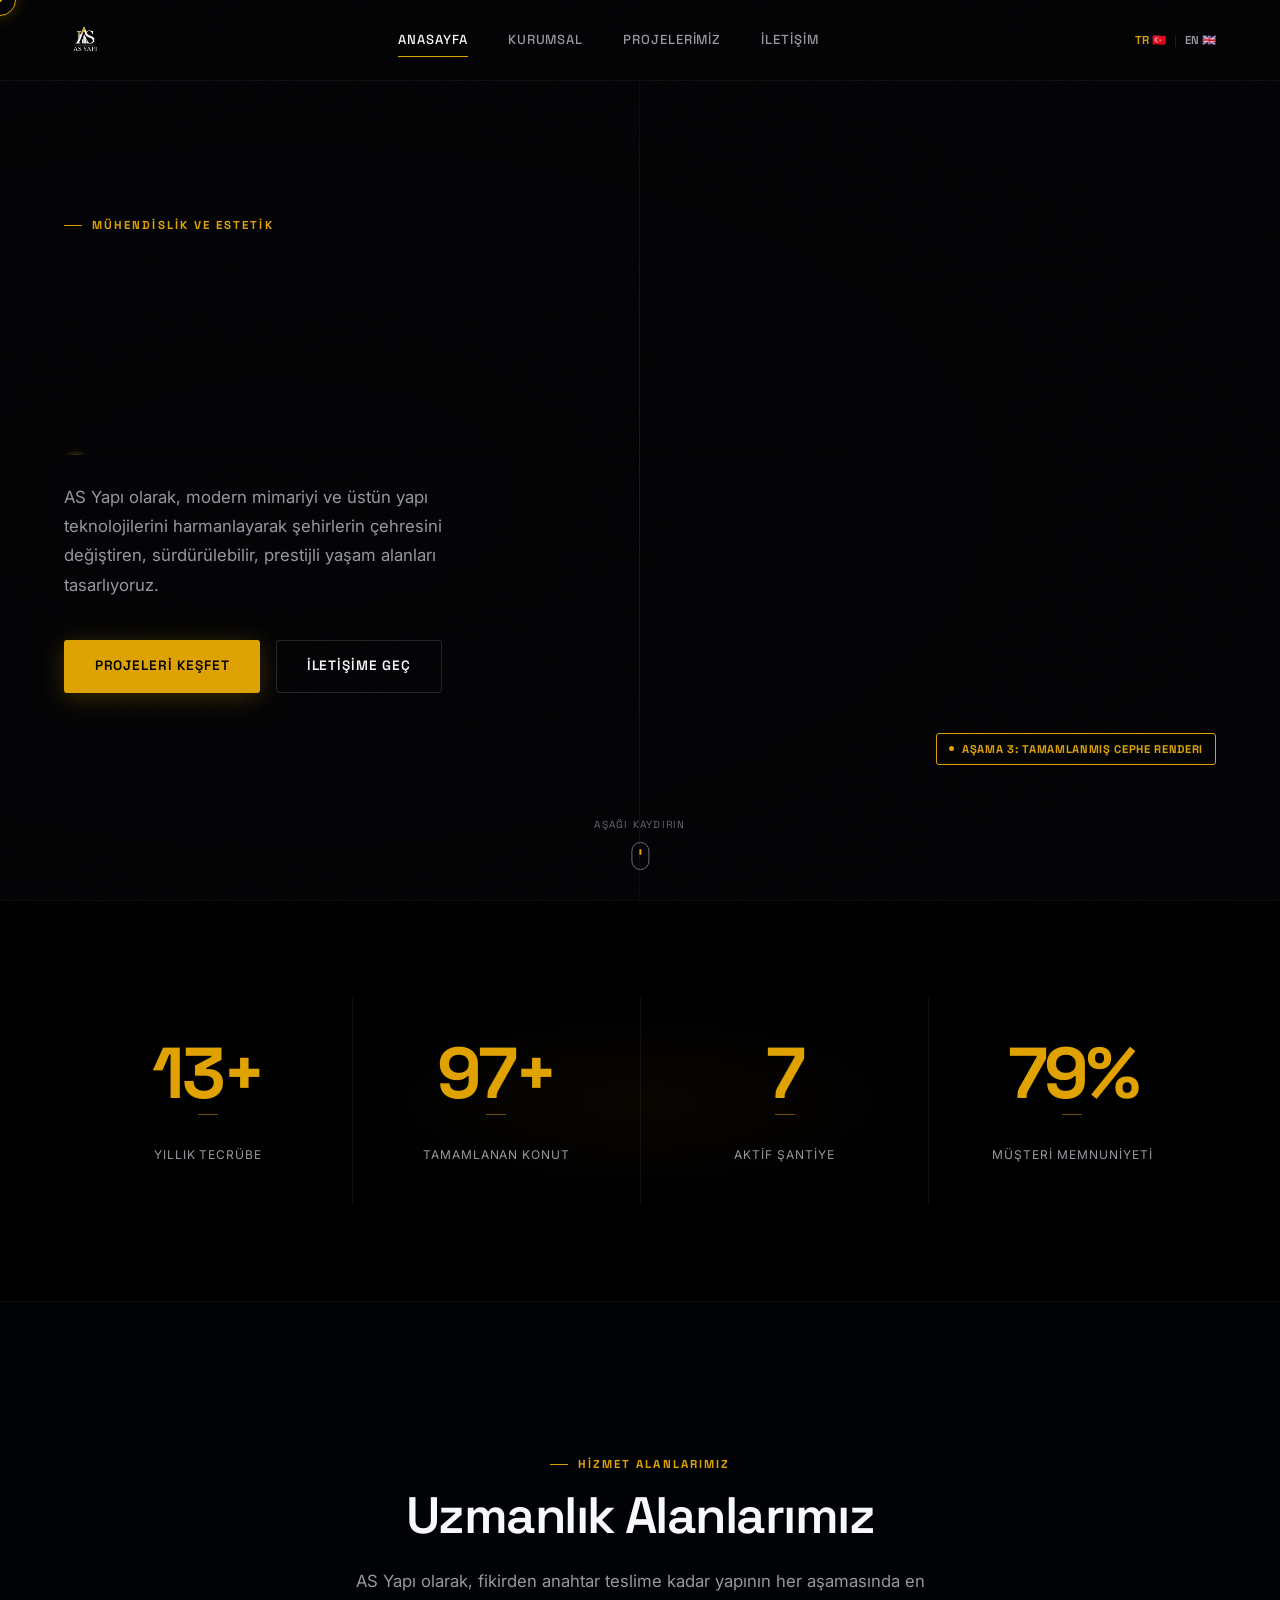
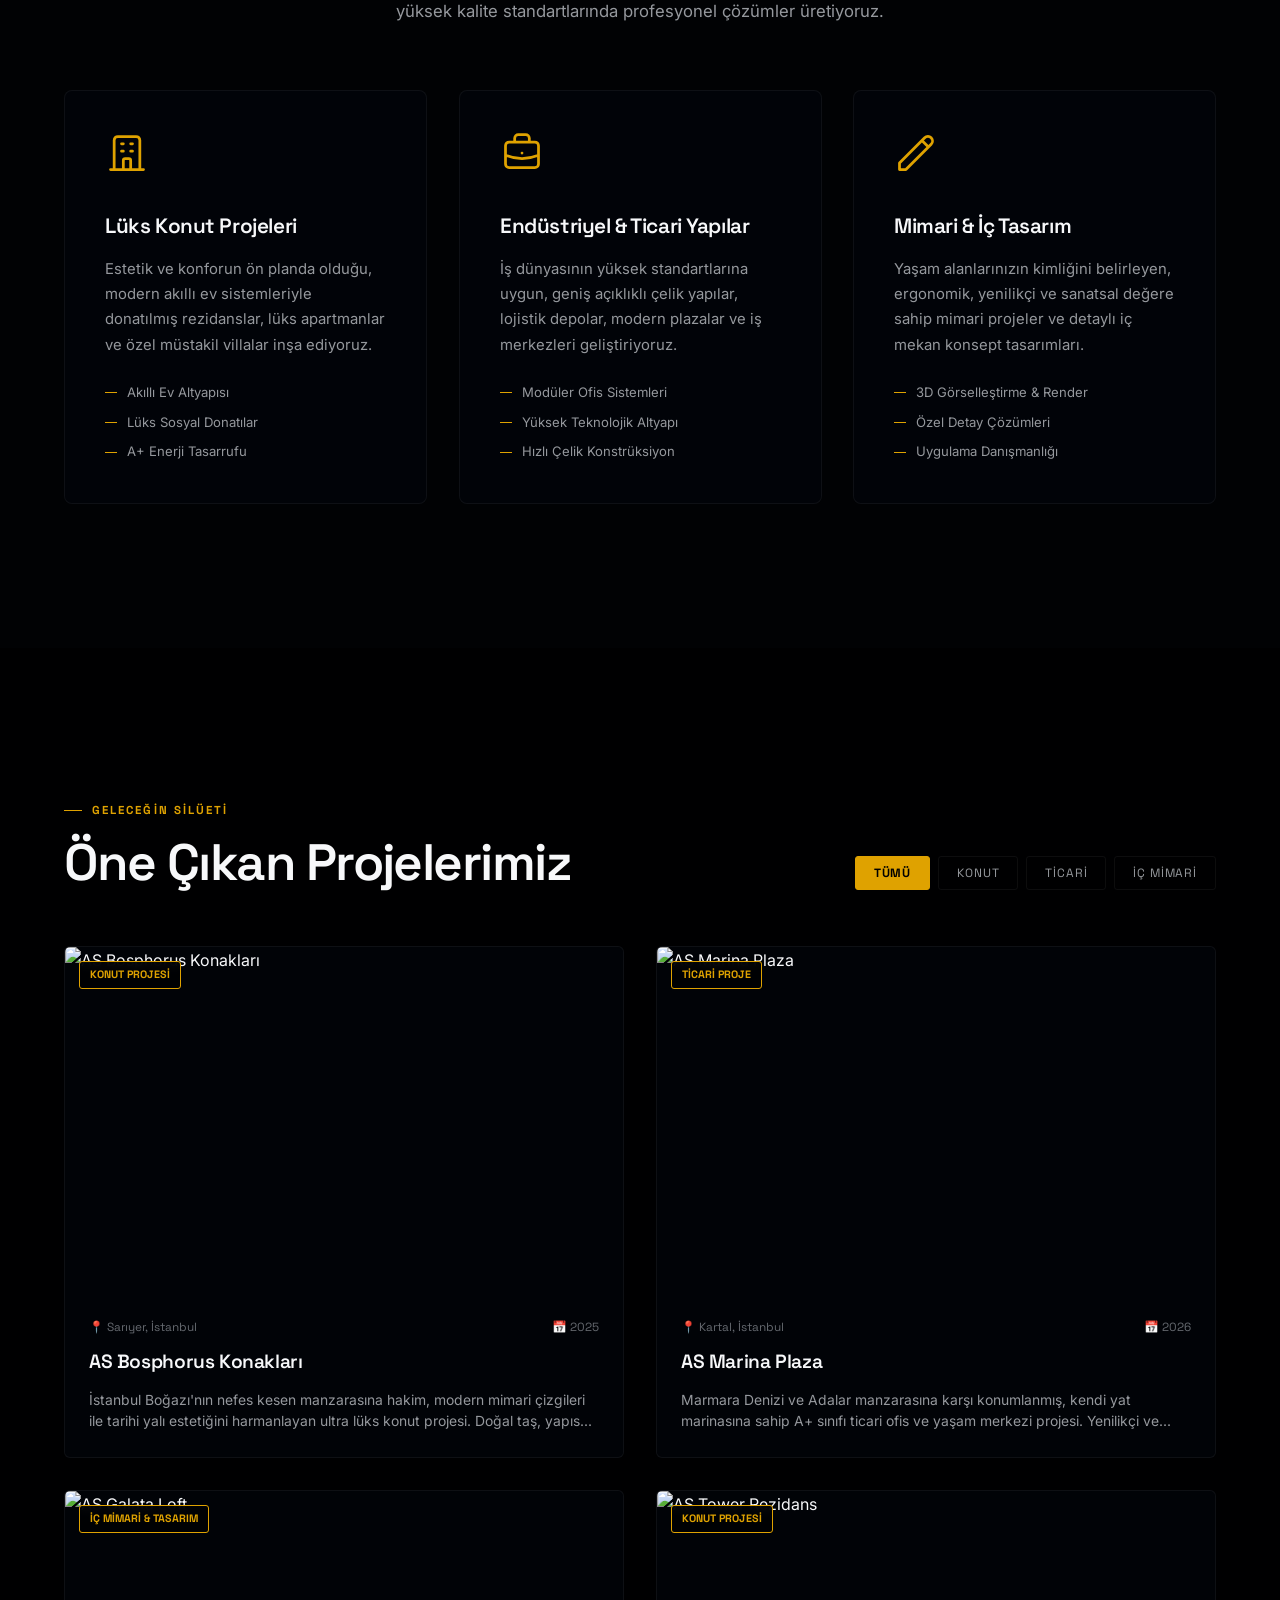
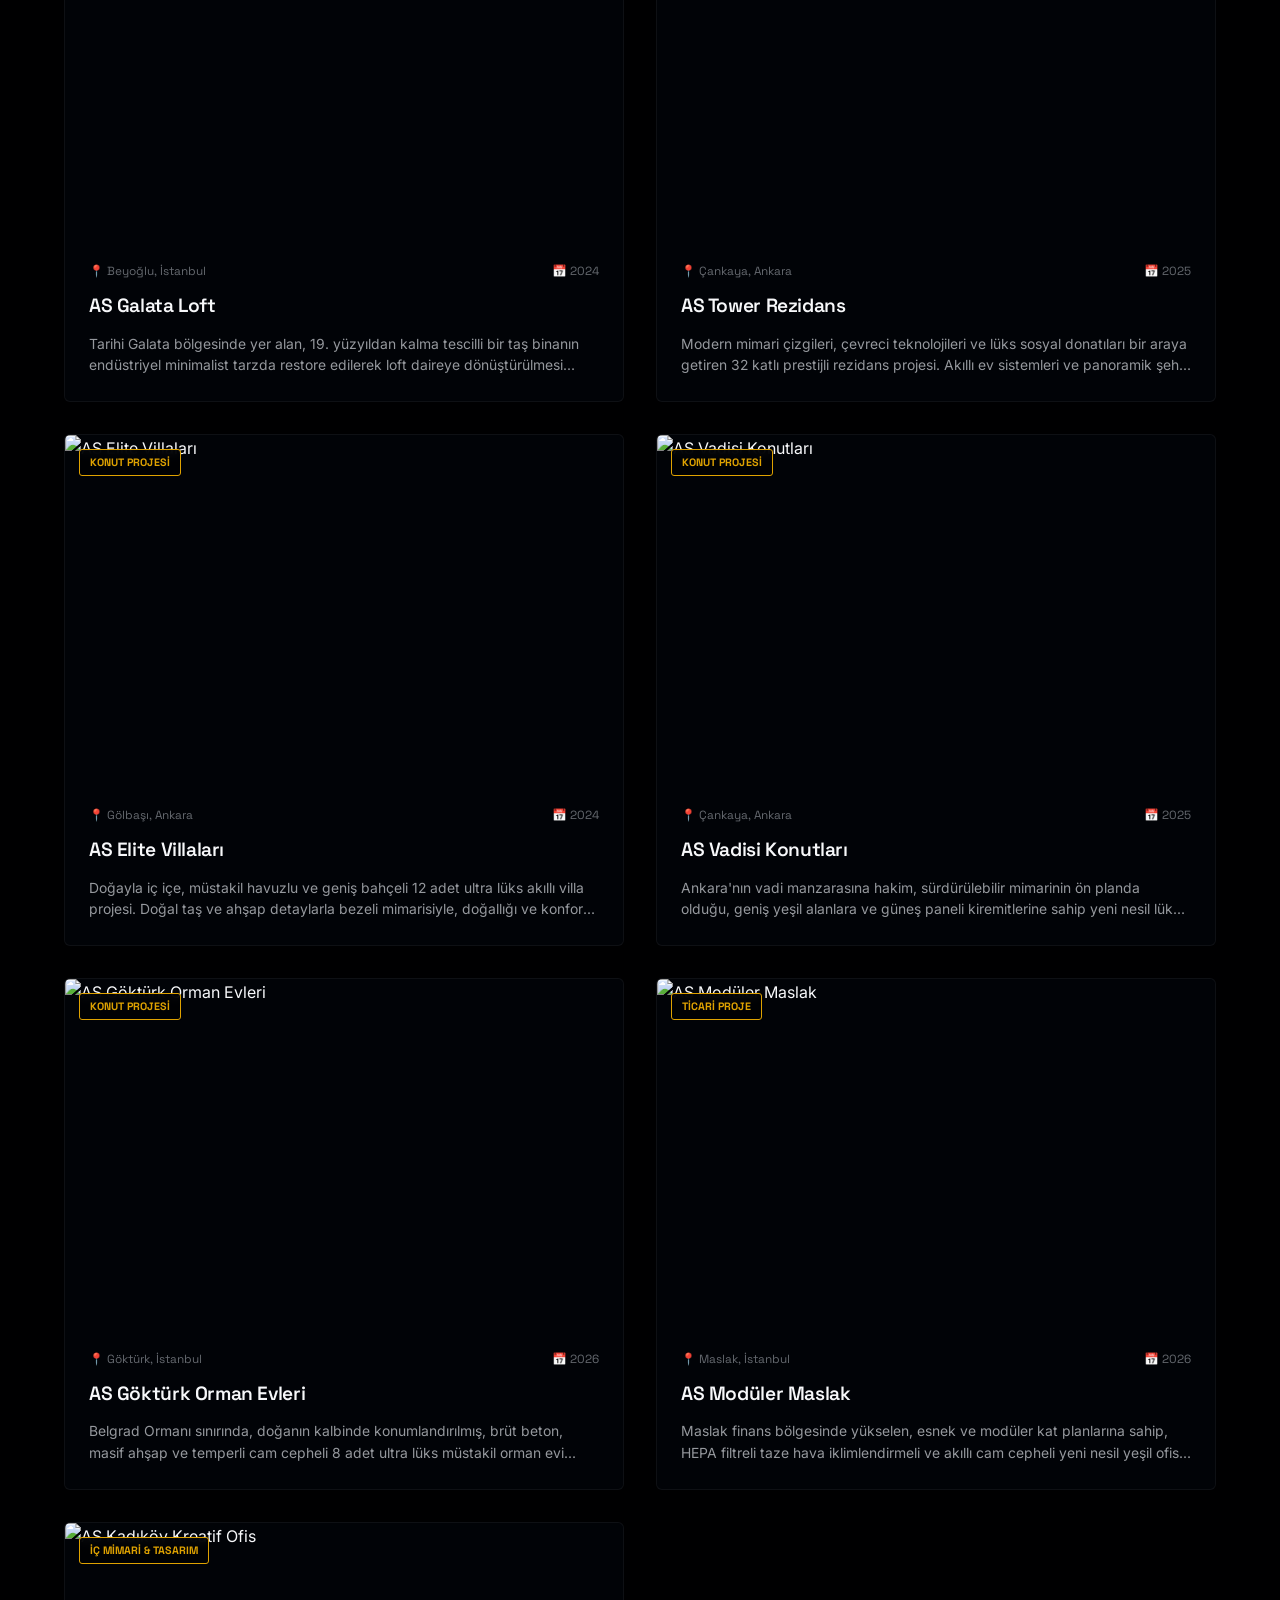
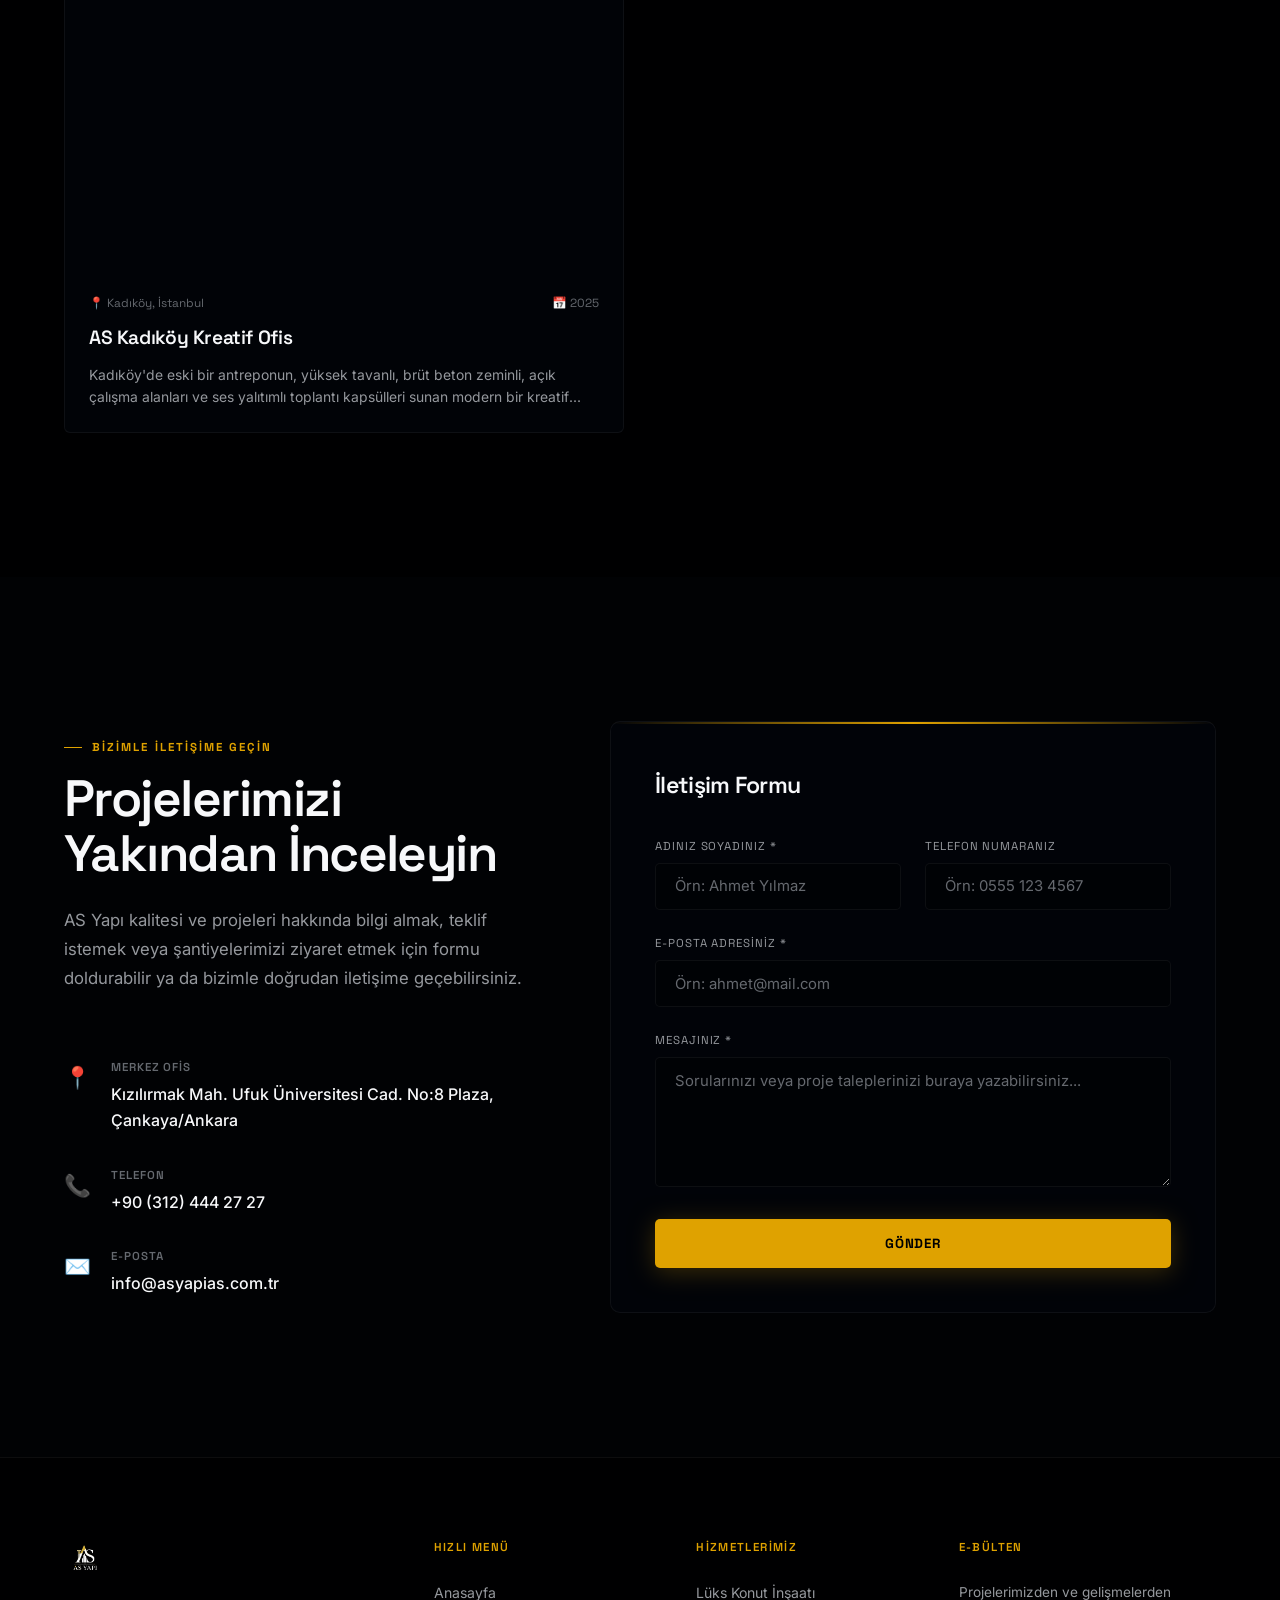
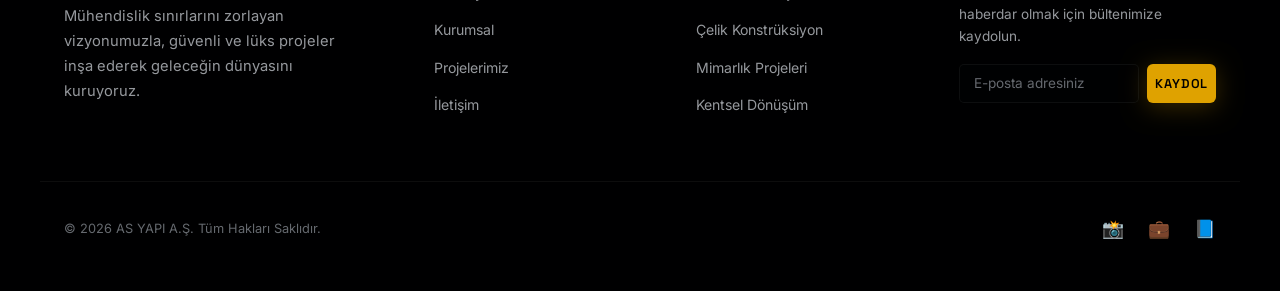
==== commit 10057dea: "style: convert logo.jpeg to transparent, dark-mode optimized logo.png and remove off-white backgroun" ====
--- a/index.html
+++ b/index.html
@@ -30,7 +30,7 @@
   <header class="glass-header">
     <div class="container nav-container">
       <a href="index.html" class="logo">
-        <img src="logo.jpeg" alt="AS Yapı" class="logo-img">
+        <img src="logo.png" alt="AS Yapı" class="logo-img">
       </a>
 
       <nav class="nav-menu">
@@ -294,7 +294,7 @@
     <div class="container footer-grid">
       <div class="footer-brand">
         <a href="index.html" class="logo">
-          <img src="logo.jpeg" alt="AS Yapı" class="logo-img">
+          <img src="logo.png" alt="AS Yapı" class="logo-img">
         </a>
         <p>Mühendislik sınırlarını zorlayan vizyonumuzla, güvenli ve lüks projeler inşa ederek geleceğin dünyasını kuruyoruz.</p>
       </div>
--- a/style.css
+++ b/style.css
@@ -266,19 +266,13 @@
   flex-shrink: 0;
 }
 .logo-img {
-  height: 46px;
+  height: 42px;
   width: auto;
   display: block;
-  border-radius: 5px;
-  padding: 4px 14px;
-  background: oklch(97% 0.004 85);
-  border: 1px solid oklch(75% 0.155 81 / 0.20);
-  box-shadow: 0 2px 14px oklch(75% 0.155 81 / 0.14), 0 0 0 0 oklch(75% 0.155 81 / 0);
-  transition: box-shadow 0.35s var(--ease-custom), border-color 0.35s;
+  transition: transform 0.35s var(--ease-custom);
 }
 .logo:hover .logo-img {
-  box-shadow: 0 4px 28px oklch(75% 0.155 81 / 0.32), 0 0 0 1px oklch(75% 0.155 81 / 0.15);
-  border-color: oklch(75% 0.155 81 / 0.50);
+  transform: scale(1.05);
 }
 
 .nav-menu { display: none; gap: 2.5rem; align-items: center; }
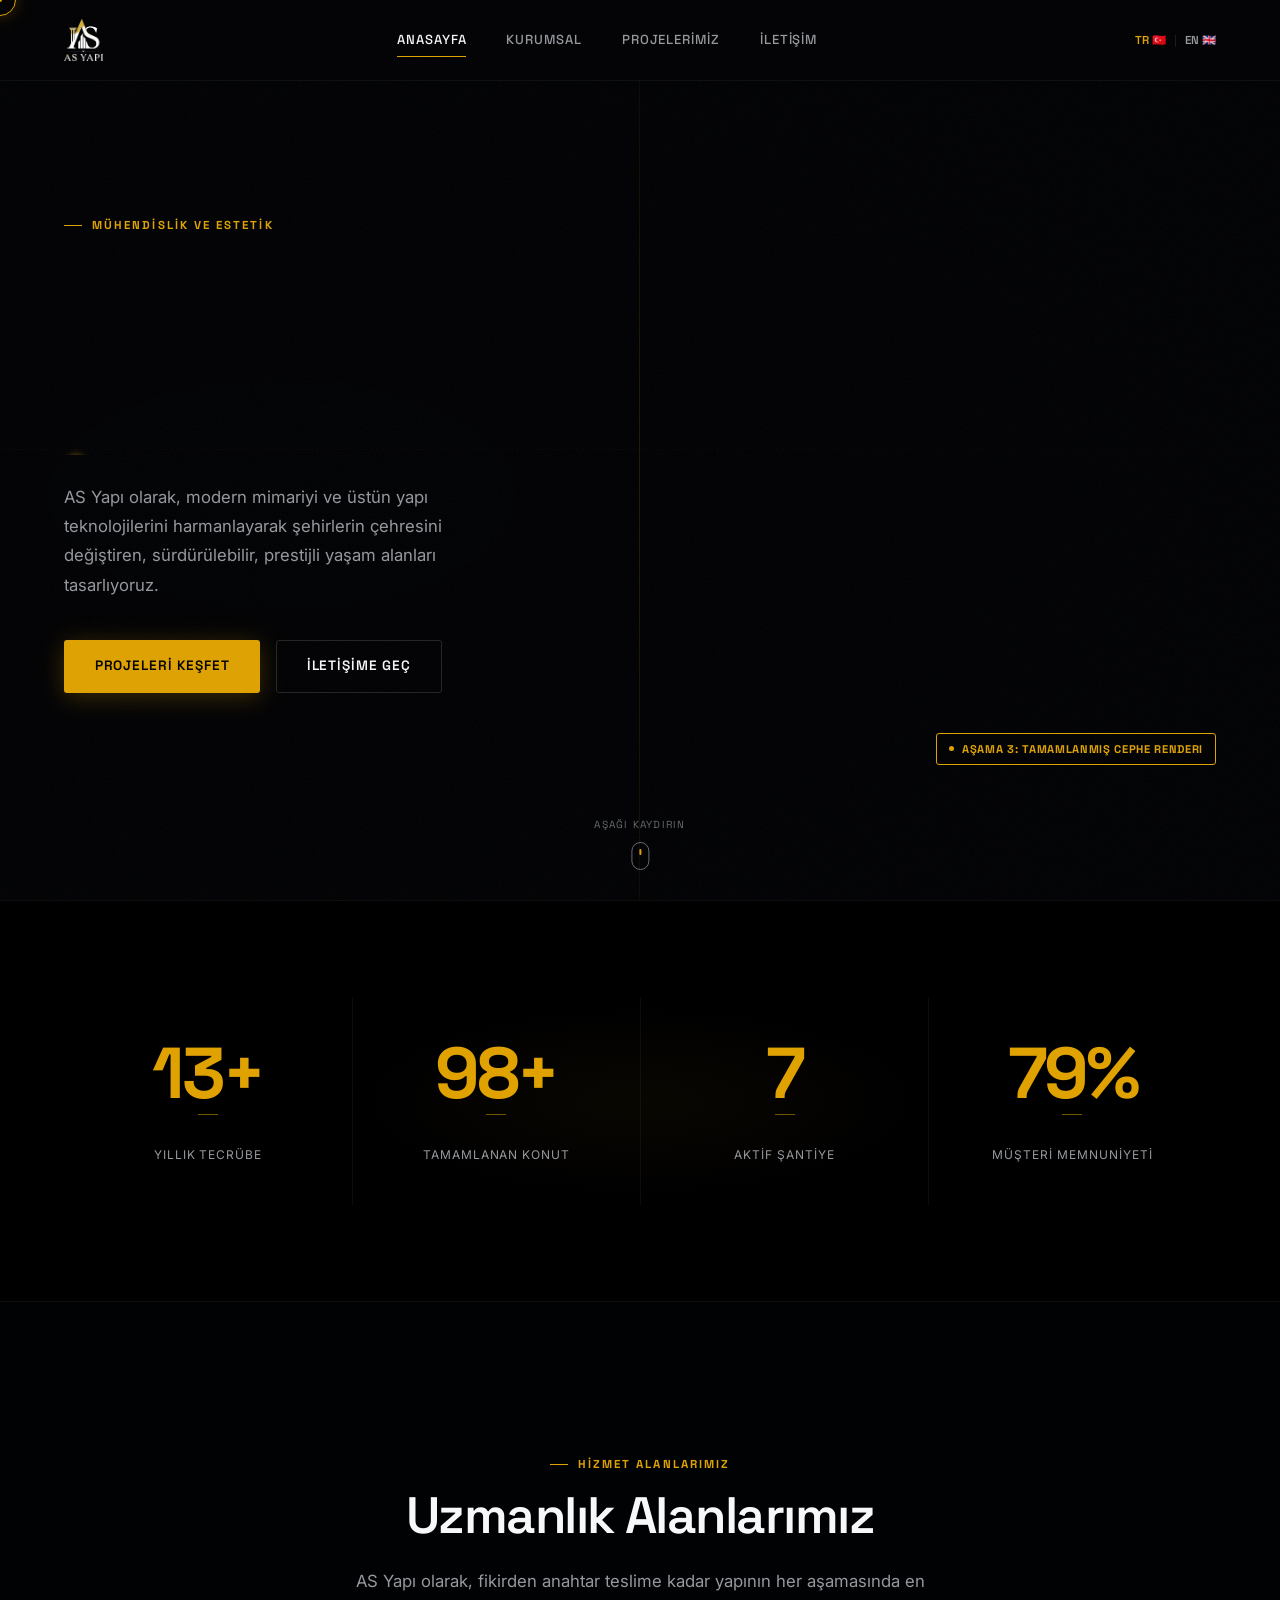
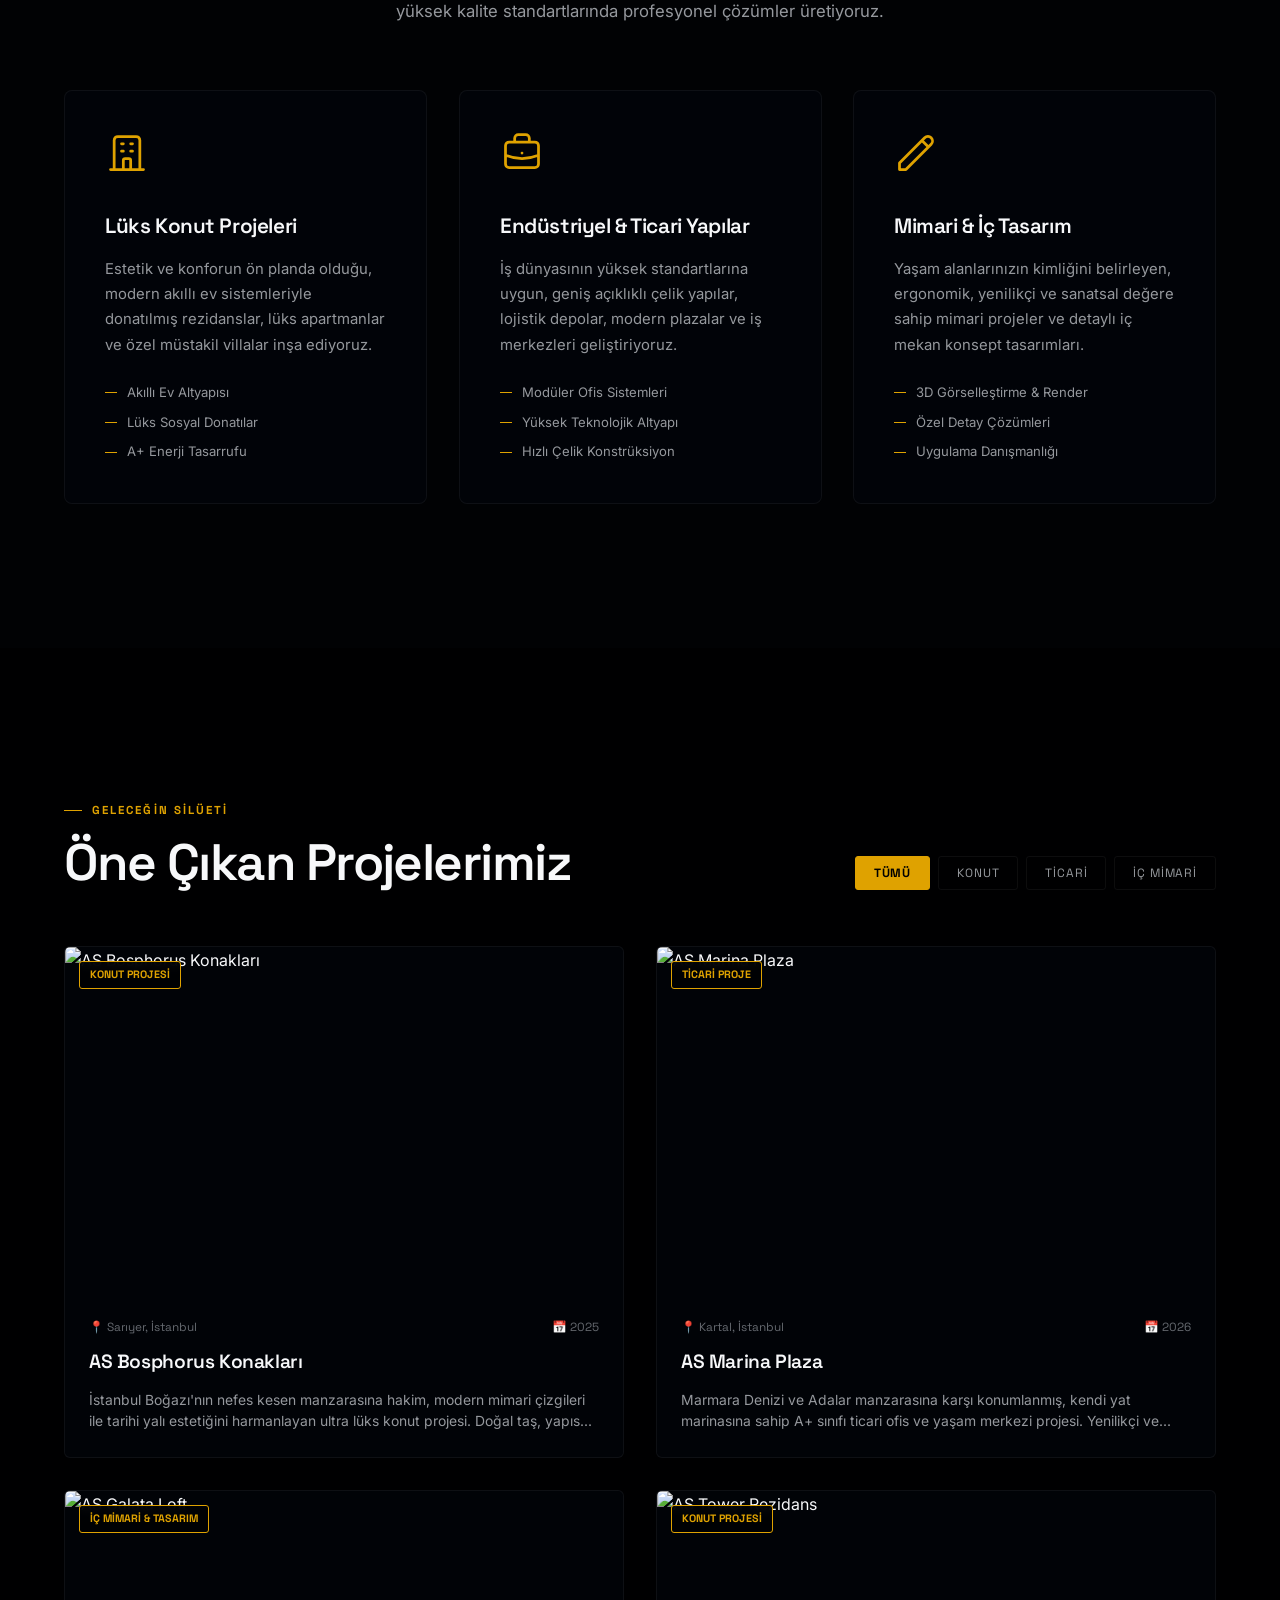
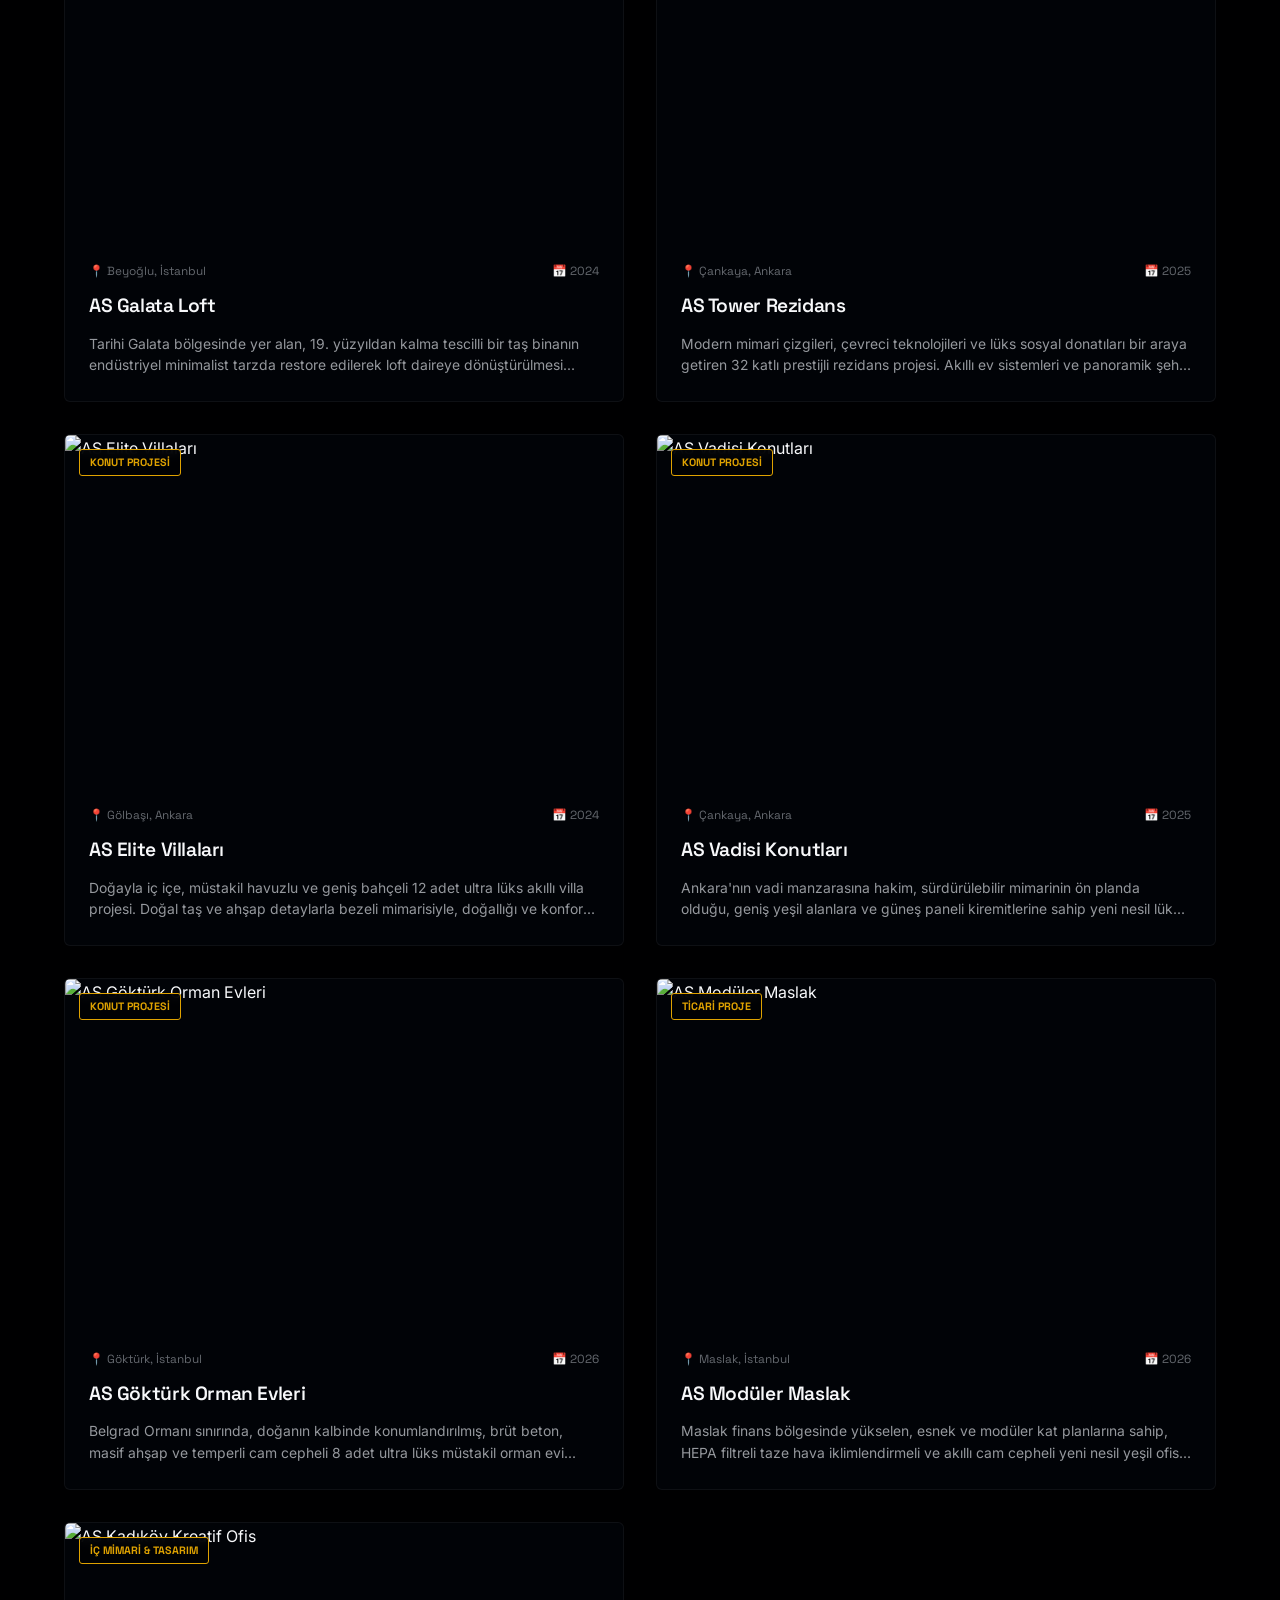
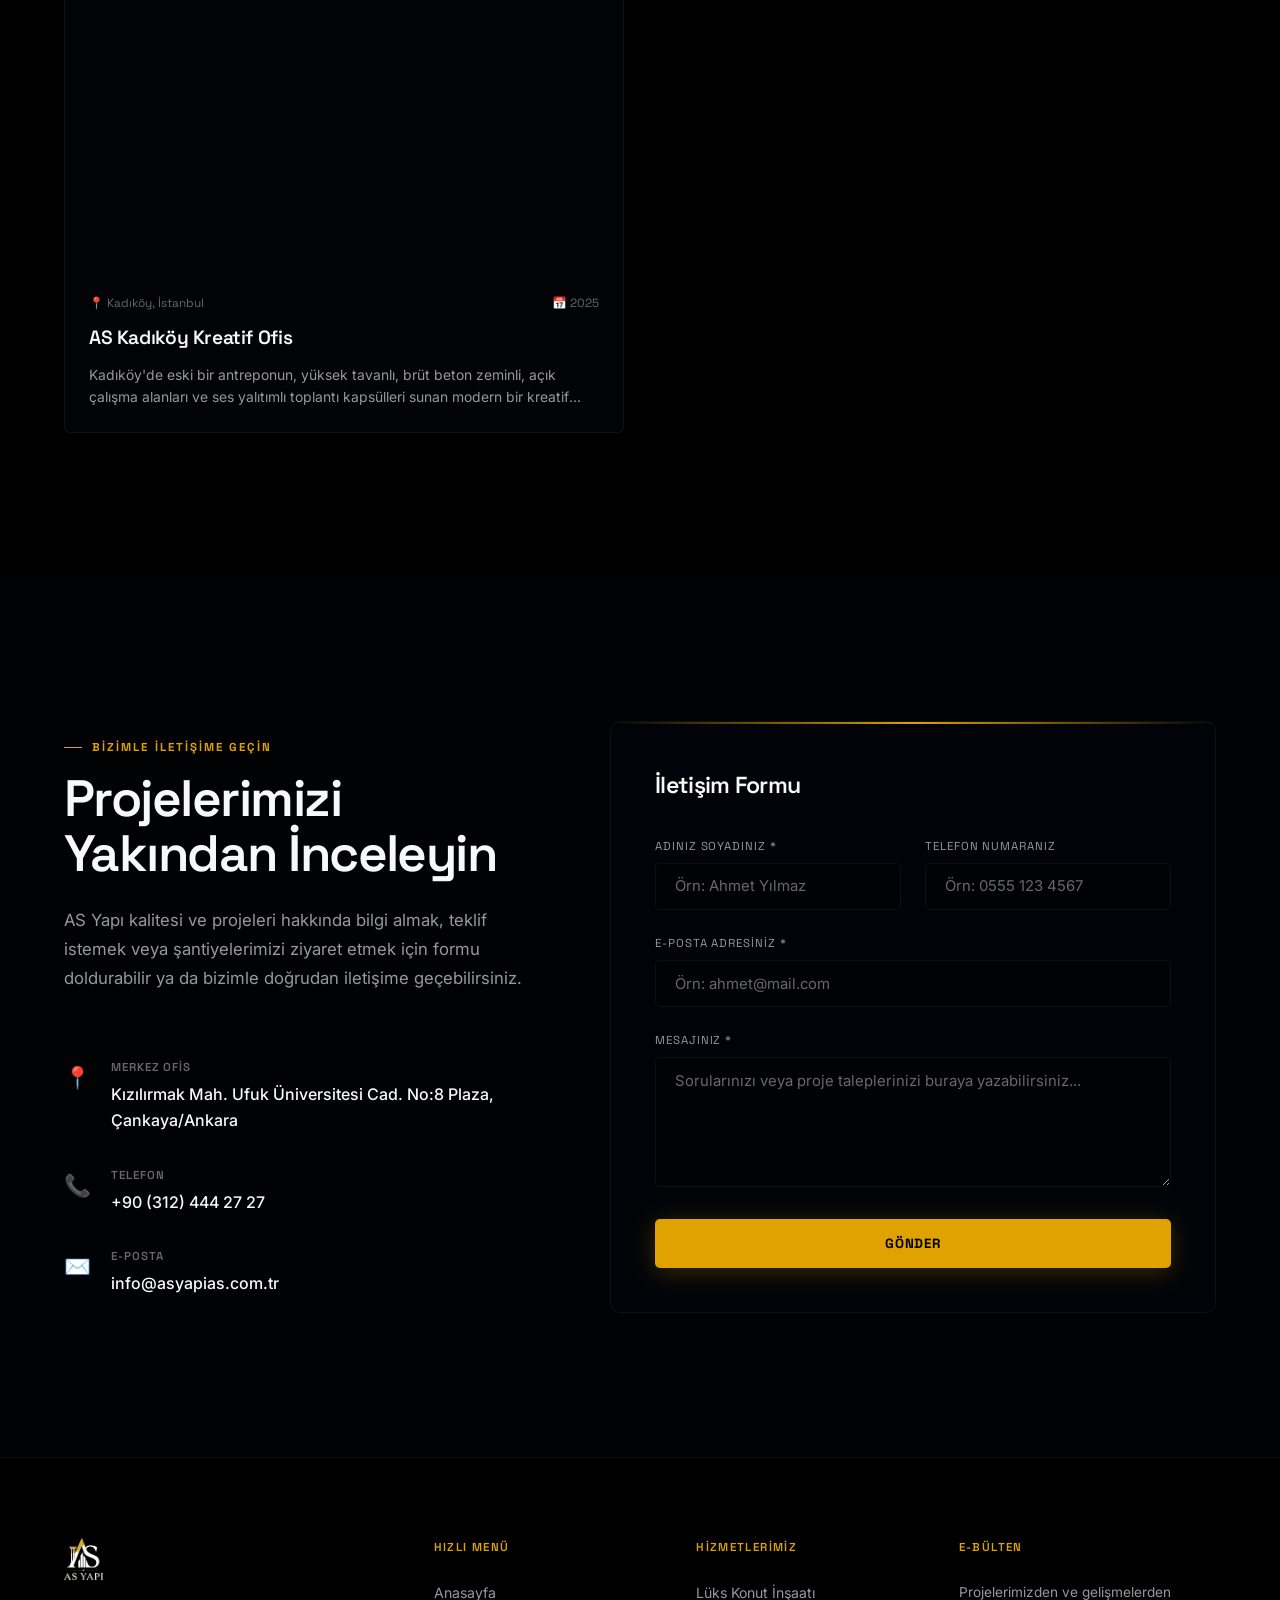
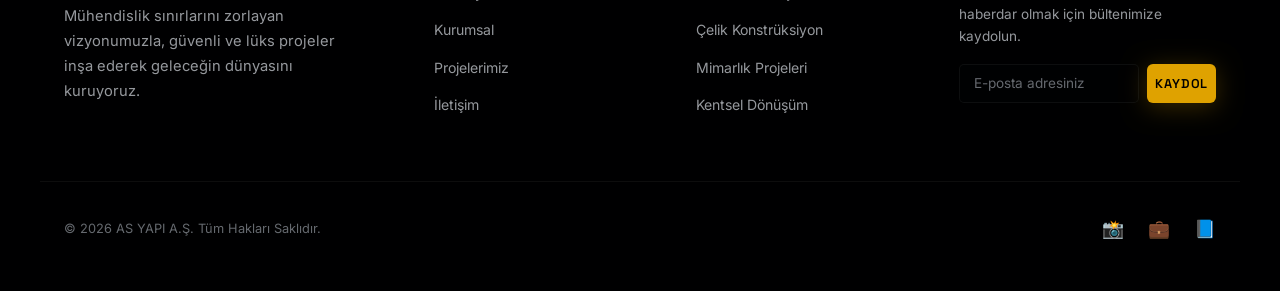
==== commit 584c2c3c: "style: crop logo transparent margins, add smooth height transition in header, and set favicon.ico" ====
--- a/index.html
+++ b/index.html
@@ -12,7 +12,7 @@
   <meta name="author" content="AS Yapı">
   
   <!-- Favicon -->
-  <link rel="icon" type="image/svg+xml" href="data:image/svg+xml,<svg xmlns=%22http://www.w3.org/2000/svg%22 viewBox=%220 0 100 100%22><rect x=%2225%22 y=%2225%22 width=%2250%22 height=%2250%22 fill=%22none%22 stroke=%22%23d4af37%22 stroke-width=%228%22 rotate=%2245%22/></svg>">
+  <link rel="icon" type="image/x-icon" href="favicon.ico">
 
   <!-- Style Sheets -->
   <link rel="stylesheet" href="style.css">
--- a/style.css
+++ b/style.css
@@ -269,7 +269,10 @@
   height: 42px;
   width: auto;
   display: block;
-  transition: transform 0.35s var(--ease-custom);
+  transition: height 0.4s var(--ease-custom), transform 0.35s var(--ease-custom);
+}
+header.glass-header.compact .logo-img {
+  height: 34px;
 }
 .logo:hover .logo-img {
   transform: scale(1.05);
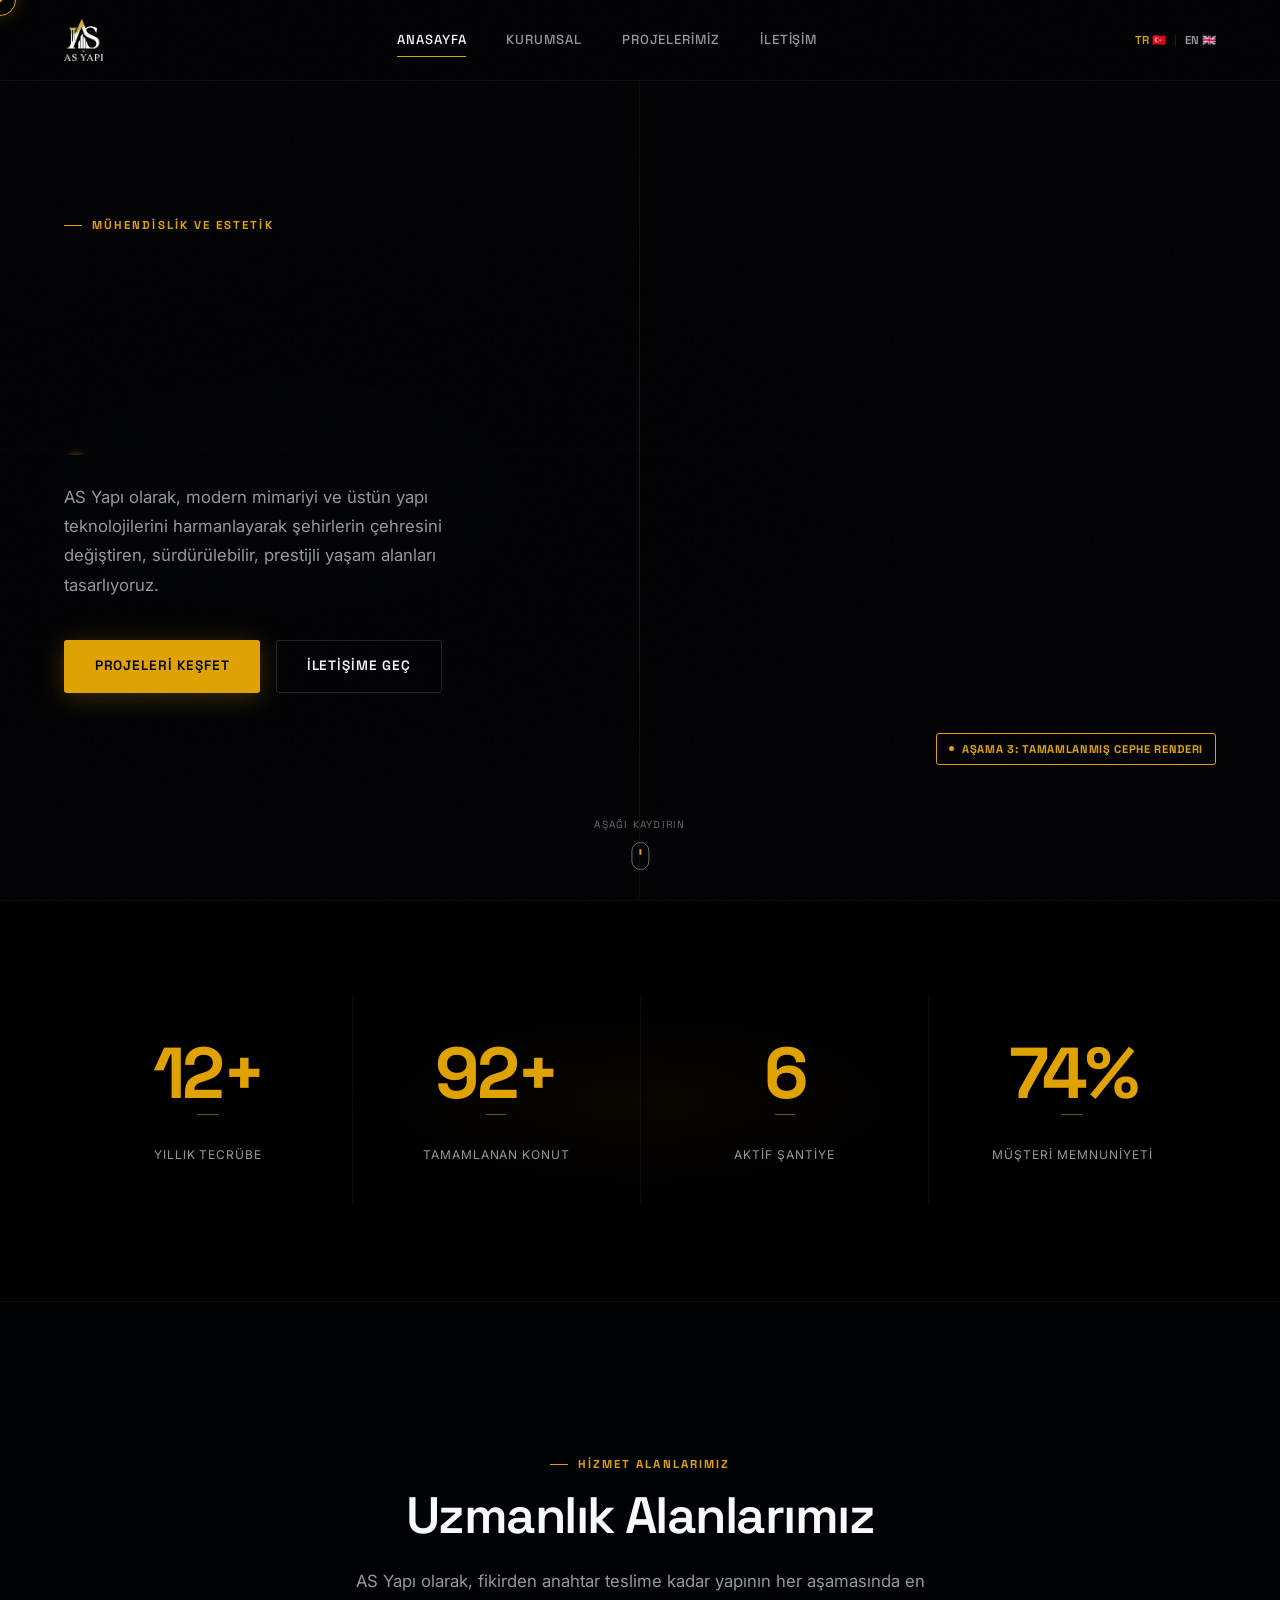
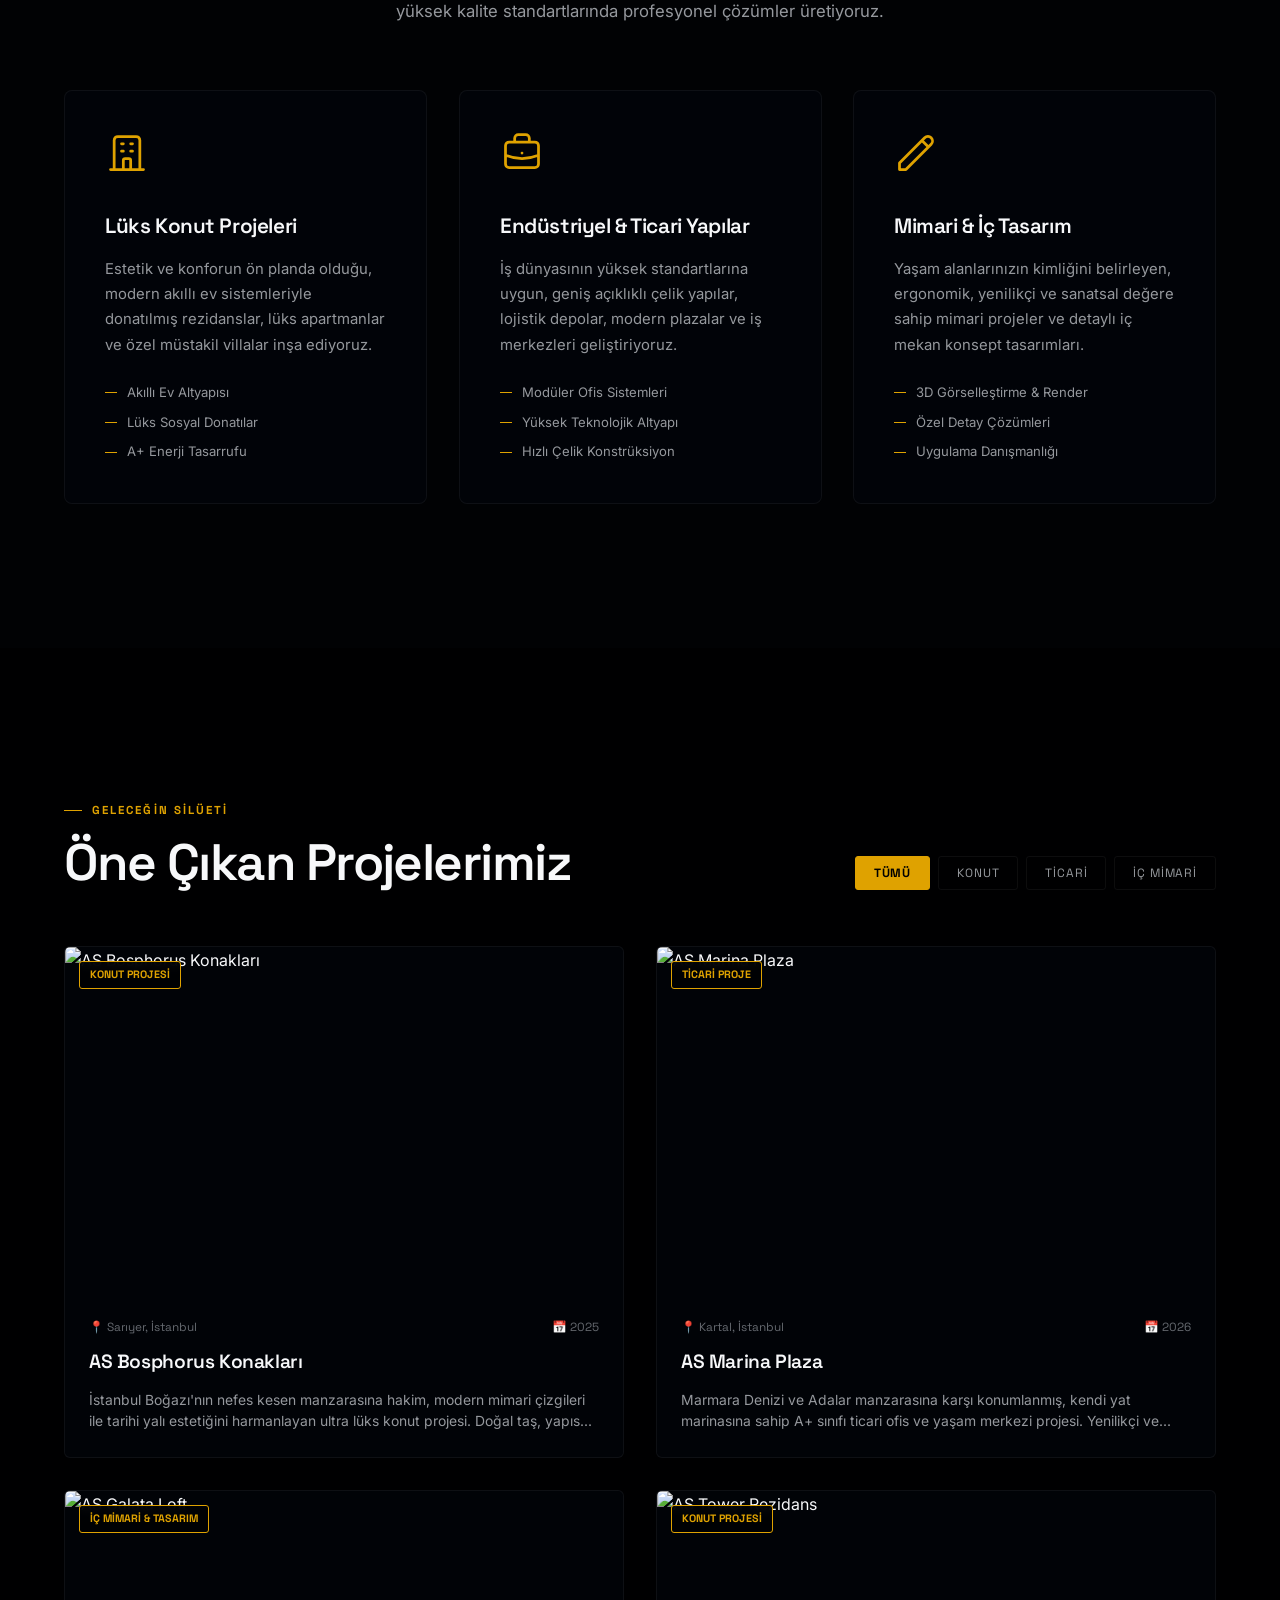
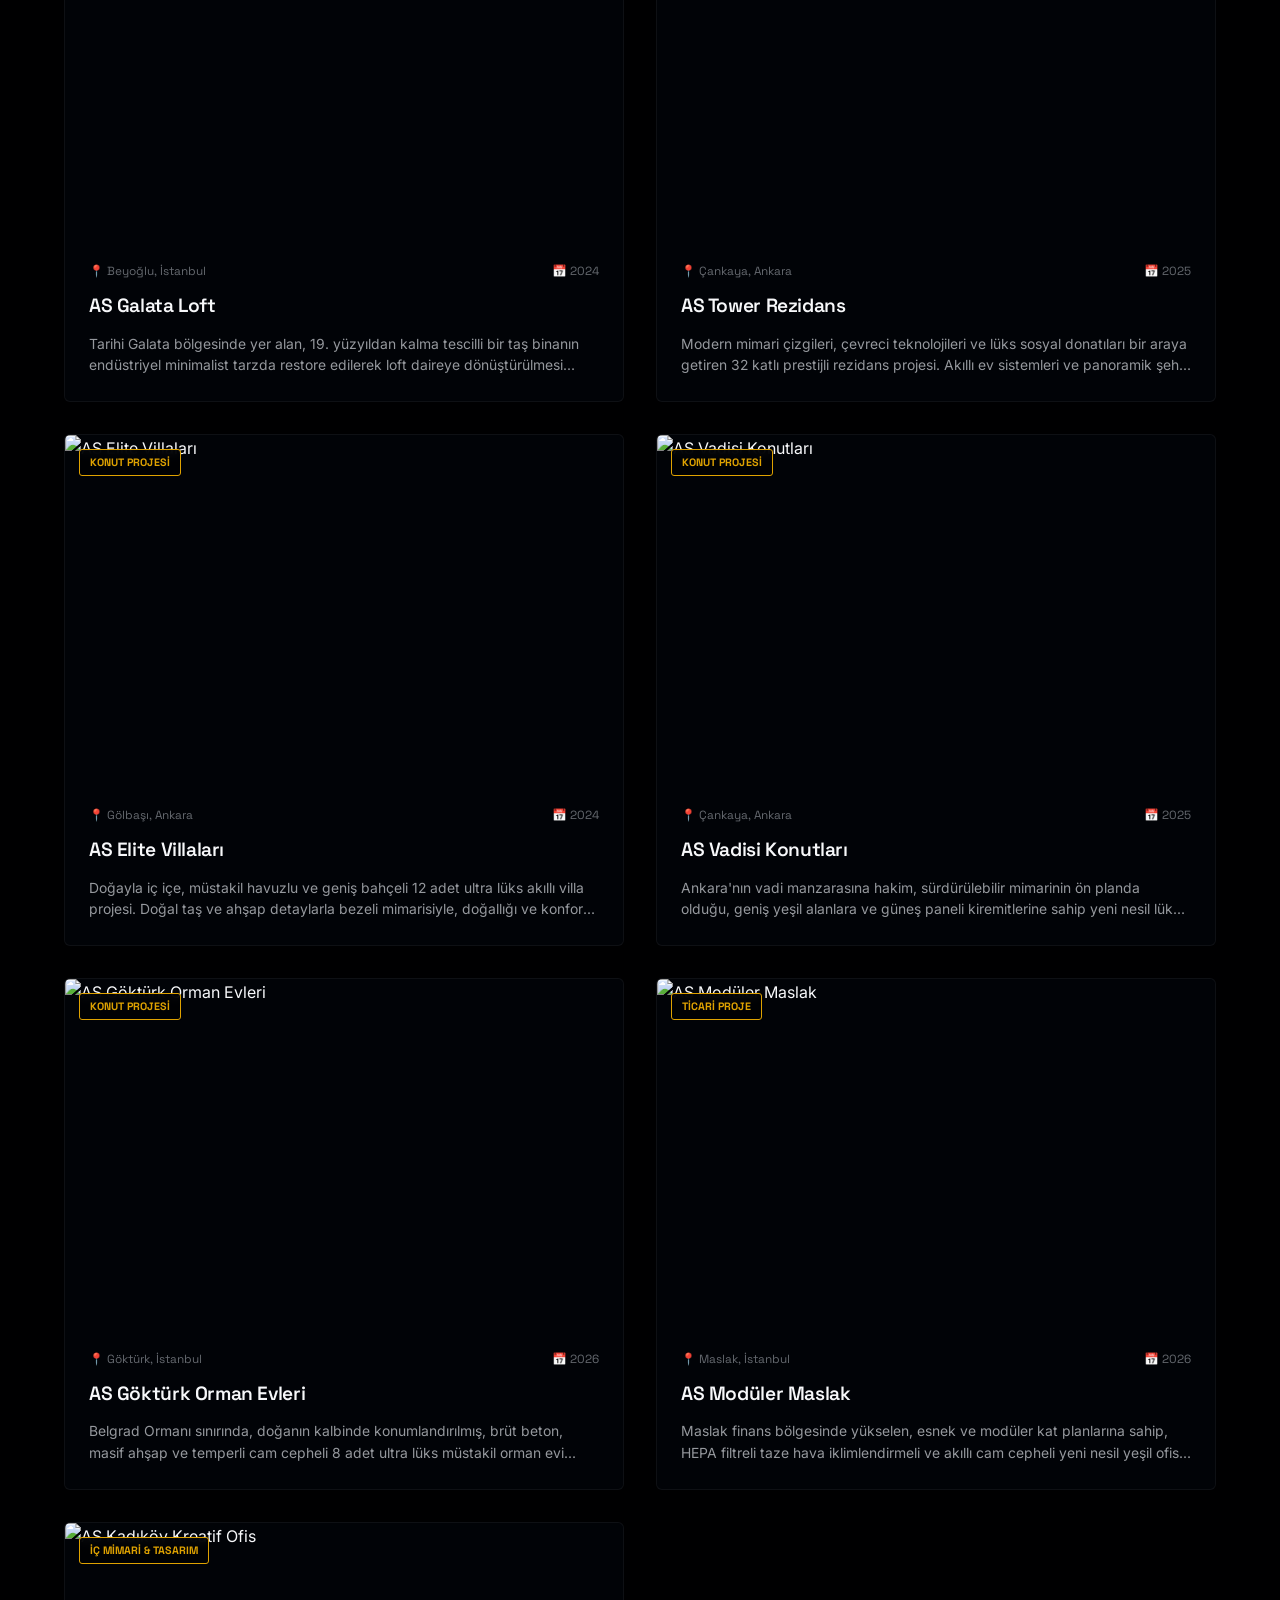
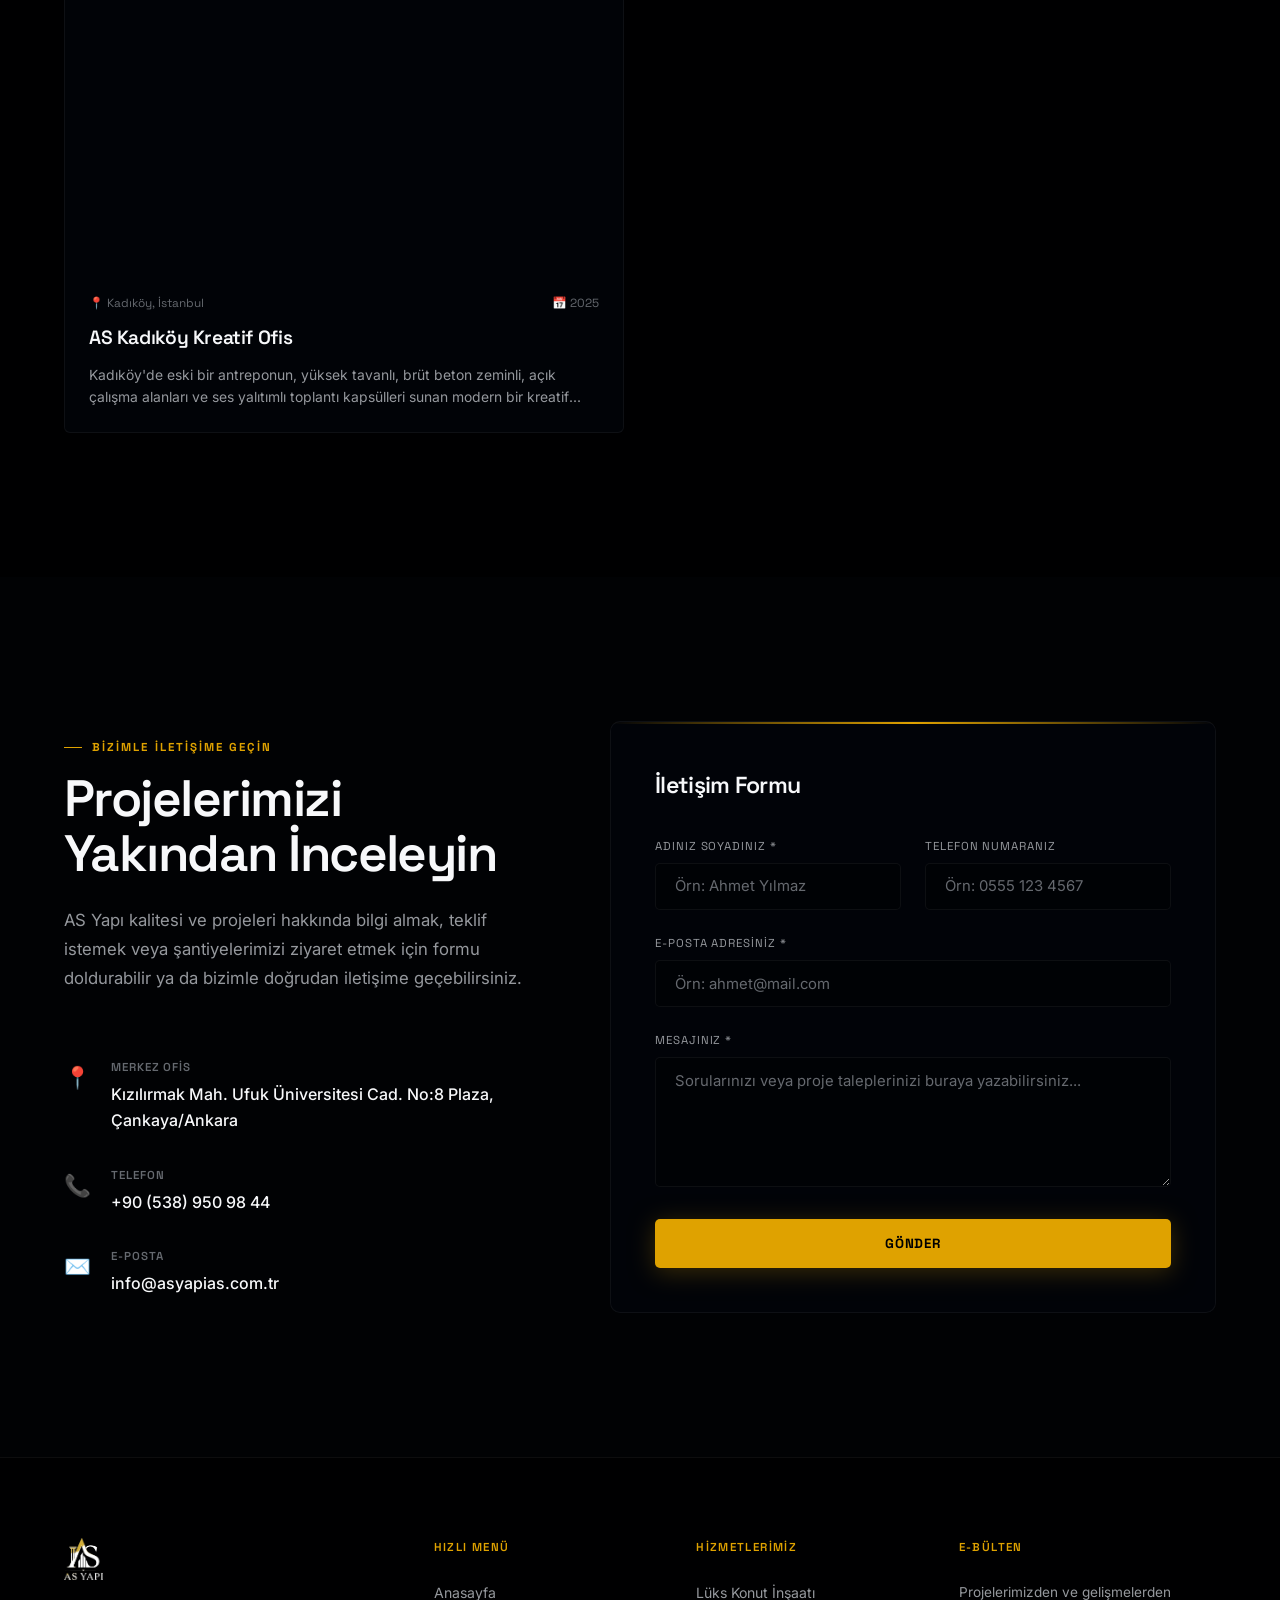
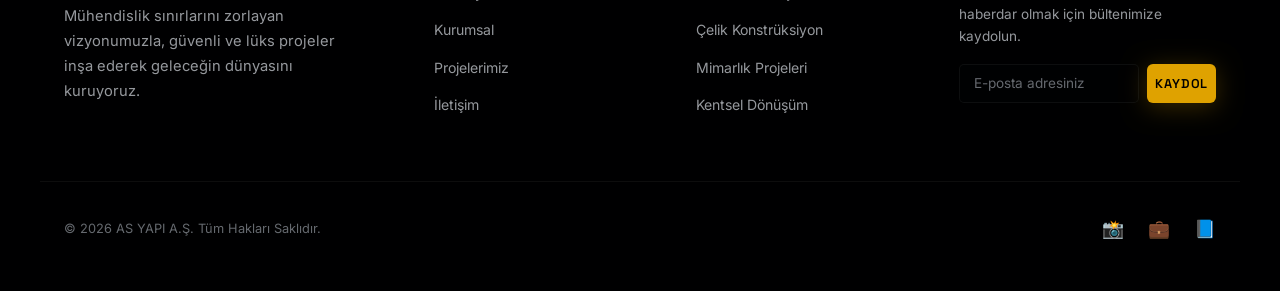
==== commit 8611d304: "contact: update telephone details to 0 538 950 98 44 and add active links" ====
--- a/index.html
+++ b/index.html
@@ -246,14 +246,14 @@
               <span class="contact-icon">📞</span>
               <div class="contact-text">
                 <h4>Telefon</h4>
-                <p>+90 (312) 444 27 27</p>
+                <p><a href="tel:+905389509844">+90 (538) 950 98 44</a></p>
               </div>
             </li>
             <li class="contact-detail-item">
               <span class="contact-icon">✉️</span>
               <div class="contact-text">
                 <h4>E-Posta</h4>
-                <p>info@asyapias.com.tr</p>
+                <p><a href="mailto:info@asyapias.com.tr">info@asyapias.com.tr</a></p>
               </div>
             </li>
           </ul>
--- a/style.css
+++ b/style.css
@@ -806,6 +806,8 @@
 .contact-icon { color: var(--gold); font-size: 1.35rem; margin-top: 2px; }
 .contact-text h4 { font-size: 0.72rem; text-transform: uppercase; letter-spacing: 0.08em; color: var(--text-2); margin-bottom: 4px; font-family: var(--font-heading); }
 .contact-text p { color: var(--text-0); font-size: 1rem; font-weight: 500; }
+.contact-text p a { color: var(--text-0); text-decoration: none; transition: color 0.3s var(--ease-custom); }
+.contact-text p a:hover { color: var(--gold); }
 
 .contact-form {
   background: var(--surface-card);
